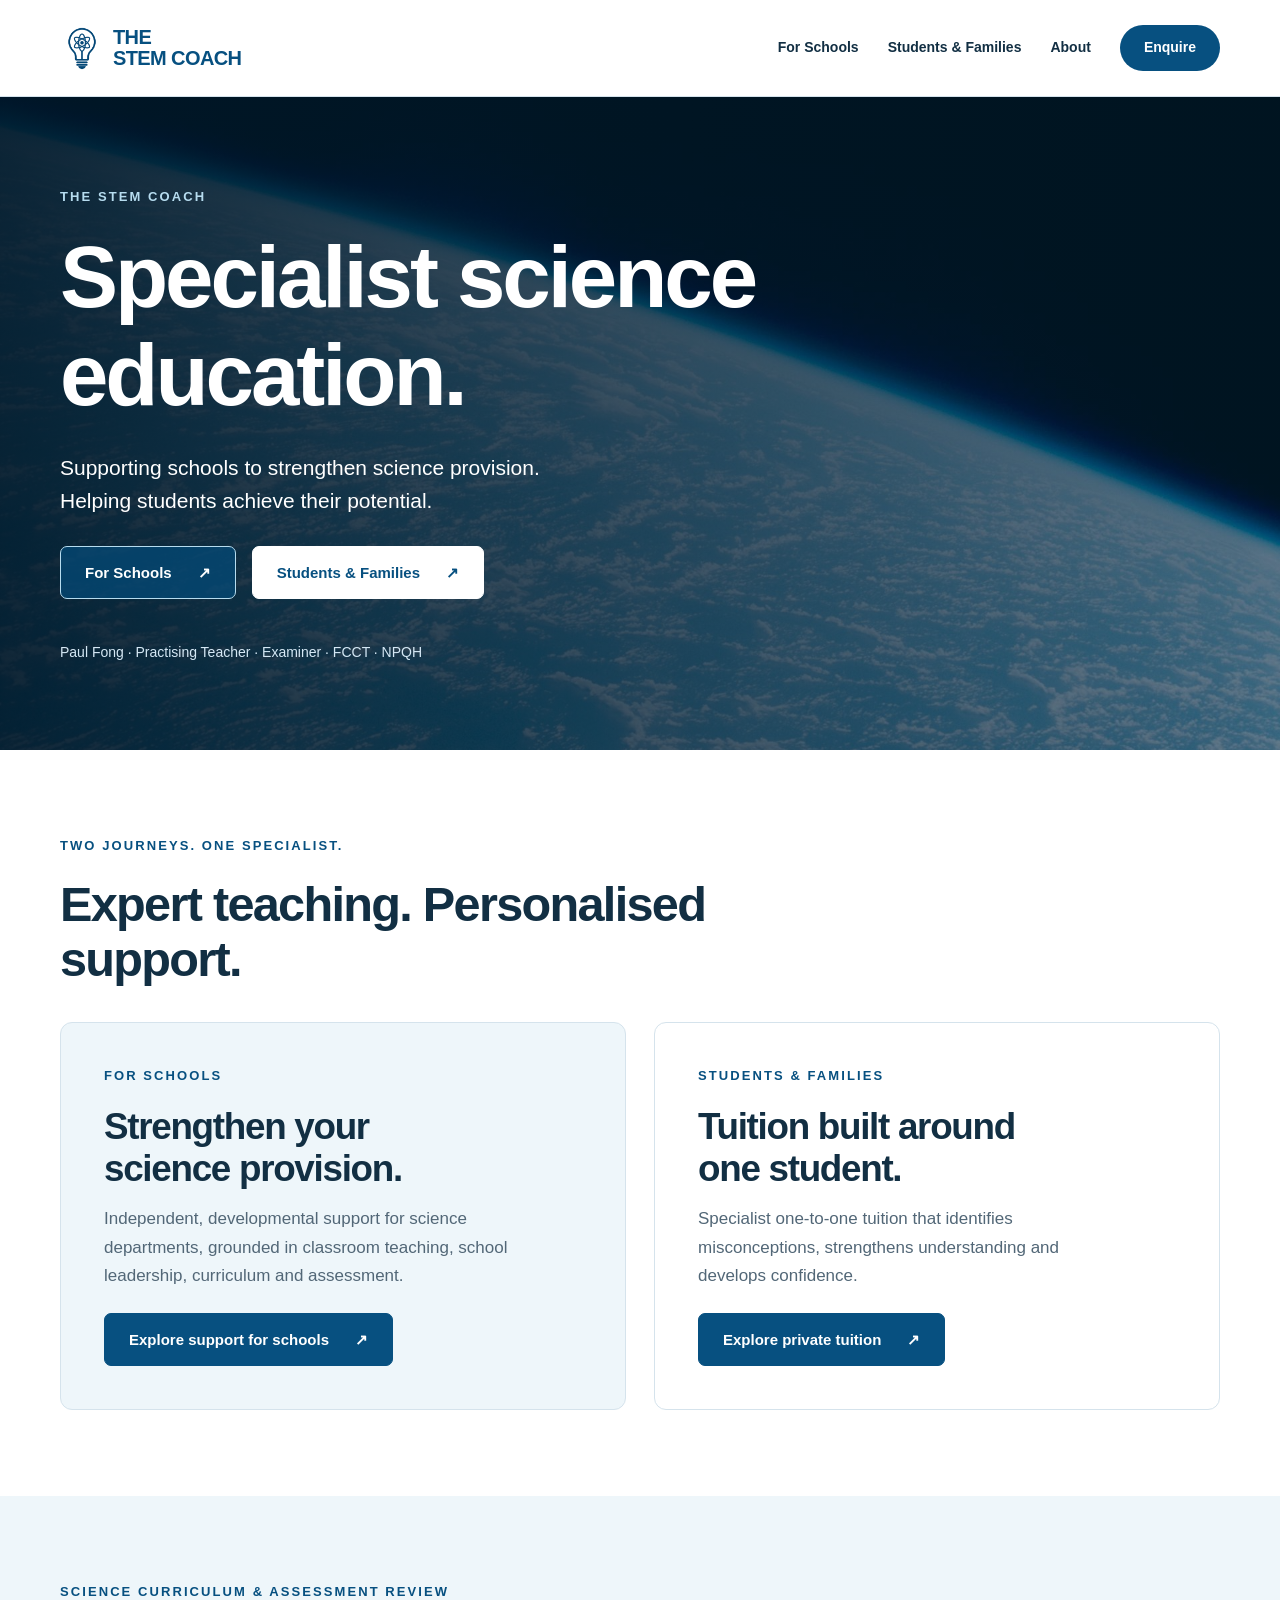
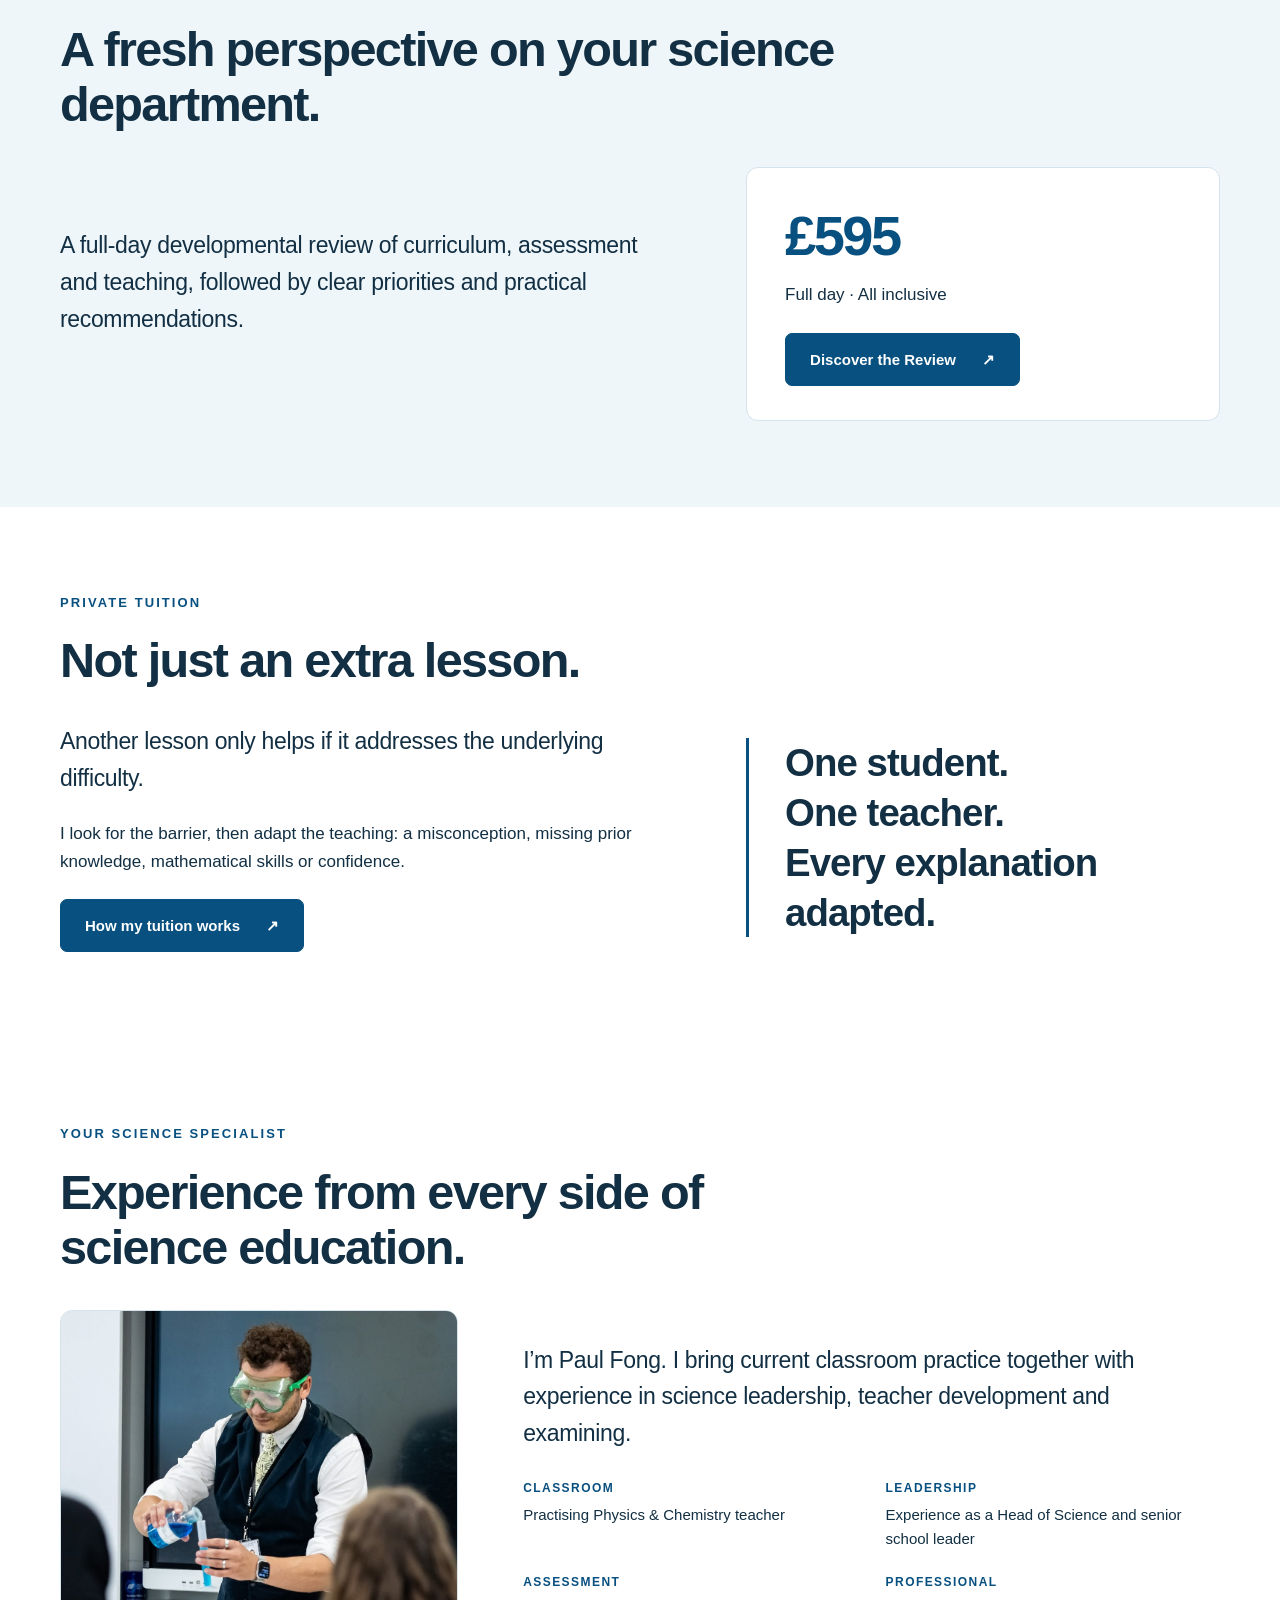
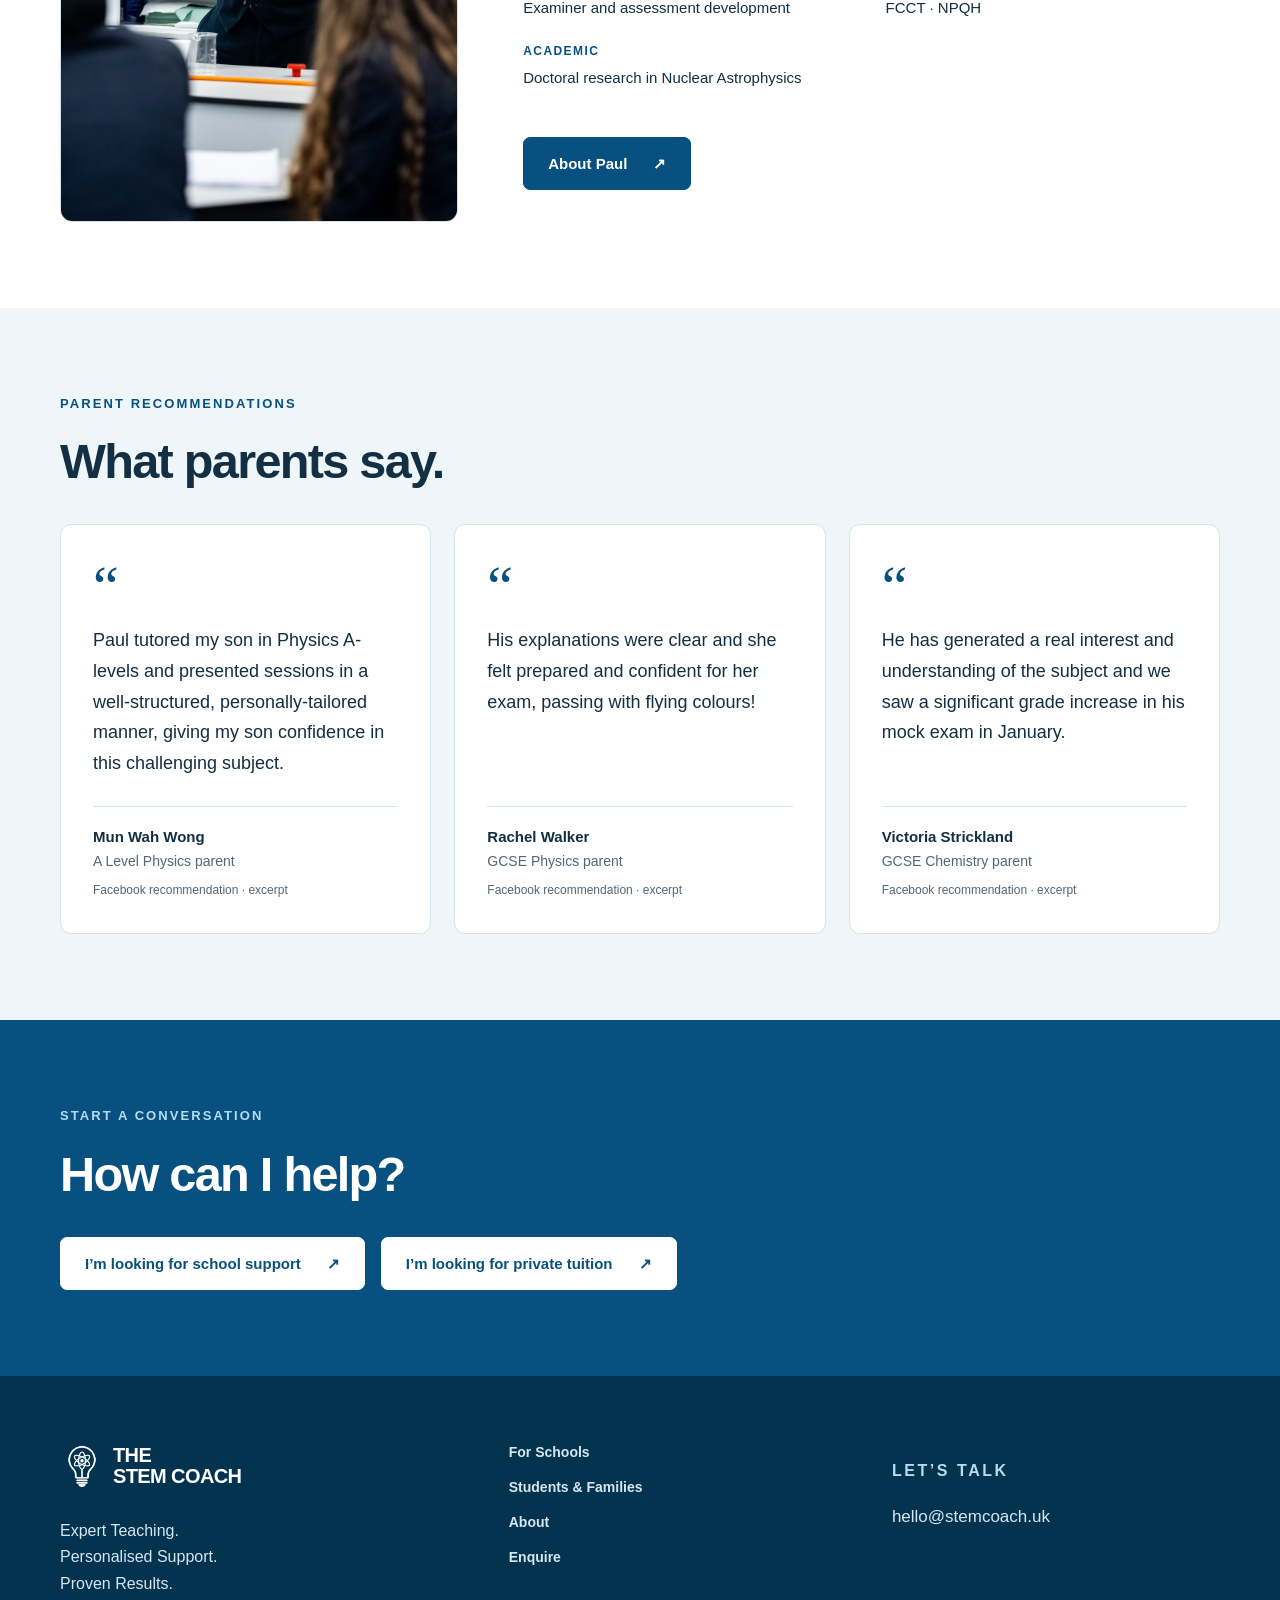
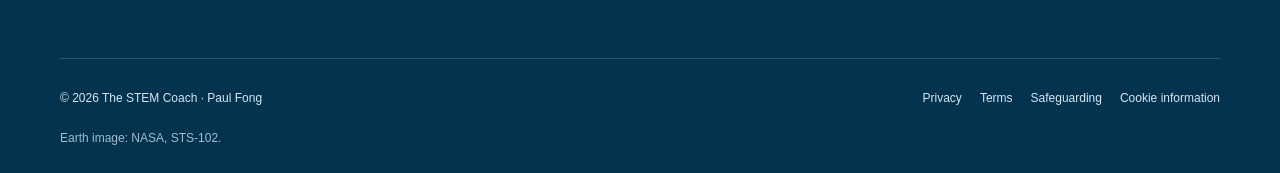
==== index.html @ 67795544 "Add files via upload" ====
<!doctype html><html lang="en-GB"><head><meta charset="UTF-8"><meta name="viewport" content="width=device-width,initial-scale=1"><title>Specialist science education | The STEM Coach</title><meta name="description" content="Independent science consultancy for schools and specialist online Physics and Science tuition."><meta property="og:title" content="Specialist science education | The STEM Coach"><meta property="og:description" content="Independent science consultancy for schools and specialist online Physics and Science tuition."><meta property="og:type" content="website"><meta property="og:locale" content="en_GB"><link rel="icon" href="/favicon.svg" type="image/svg+xml"><link rel="stylesheet" href="/style.css"><script defer src="/app.js"></script></head><body><a class="skip" href="#main">Skip to content</a><header><div class="wrap nav-wrap"><a class="brand" href="/" aria-label="The STEM Coach home"><img class="brand-mark" src="/stem-coach-logo.png" alt="" width="44" height="60"><span>THE<br>STEM COACH</span></a><button class="menu-toggle" aria-label="Open navigation" aria-expanded="false" aria-controls="main-nav">Menu <span>☰</span></button><nav id="main-nav" aria-label="Main navigation"><a href="/schools" class=" " >For Schools</a><a href="/tuition" class=" " >Students & Families</a><a href="/about" class=" " >About</a><a href="/enquire" class=" nav-cta" >Enquire</a></nav></div></header><main id="main"><section class="hero earth"><div class="wrap"><p class="eyebrow">THE STEM COACH</p><h1>Specialist science<br>education.</h1><p class="lede">Supporting schools to strengthen science provision.<br>Helping students achieve their potential.</p><div class="actions"><a class="button light" href="/schools">For Schools <span aria-hidden="true">↗</span></a><a class="button light" href="/tuition">Students & Families <span aria-hidden="true">↗</span></a></div><p class=credentials>Paul Fong · Practising Teacher · Examiner · FCCT · NPQH</p></div></section><section class="section "><div class="wrap"><p class="eyebrow">TWO JOURNEYS. ONE SPECIALIST.</p><h2>Expert teaching. Personalised support.</h2><div class="routes"><article class="route"><p class="eyebrow">FOR SCHOOLS</p><h3>Strengthen your<br>science provision.</h3><p>Independent, developmental support for science departments, grounded in classroom teaching, school leadership, curriculum and assessment.</p><a class="button " href="/schools">Explore support for schools <span aria-hidden="true">↗</span></a></article><article class="route"><p class="eyebrow">STUDENTS & FAMILIES</p><h3>Tuition built around<br>one student.</h3><p>Specialist one-to-one tuition that identifies misconceptions, strengthens understanding and develops confidence.</p><a class="button " href="/tuition">Explore private tuition <span aria-hidden="true">↗</span></a></article></div></div></section><section class="section pale"><div class="wrap"><p class="eyebrow">SCIENCE CURRICULUM & ASSESSMENT REVIEW</p><h2>A fresh perspective on your science department.</h2><div class="split"><p class="large">A full-day developmental review of curriculum, assessment and teaching, followed by clear priorities and practical recommendations.</p><div class="price-panel"><p class="price">£595</p><p>Full day · All inclusive</p><a class="button " href="/schools#review">Discover the Review <span aria-hidden="true">↗</span></a></div></div></div></section><section class="section "><div class="wrap"><p class="eyebrow">PRIVATE TUITION</p><h2>Not just an extra lesson.</h2><div class="split"><div><p class="large">Another lesson only helps if it addresses the underlying difficulty.</p><p>I look for the barrier, then adapt the teaching: a misconception, missing prior knowledge, mathematical skills or confidence.</p><a class="button " href="/tuition#how-it-works">How my tuition works <span aria-hidden="true">↗</span></a></div><blockquote>One student.<br>One teacher.<br>Every explanation adapted.</blockquote></div></div></section><section class="section "><div class="wrap"><p class="eyebrow">YOUR SCIENCE SPECIALIST</p><h2>Experience from every side of science education.</h2><div class="bio"><figure class="portrait teaching-photo"><img src="/paul-teaching.jpg" alt="Paul Fong teaching a chemistry practical, pouring a blue solution into a test tube." width="1920" height="1280" loading="lazy"></figure><div><p class="large">I’m Paul Fong. I bring current classroom practice together with experience in science leadership, teacher development and examining.</p><div class="credentials-grid"><div><h3>Classroom</h3><p>Practising Physics & Chemistry teacher</p></div><div><h3>Leadership</h3><p>Experience as a Head of Science and senior school leader</p></div><div><h3>Assessment</h3><p>Examiner and assessment development</p></div><div><h3>Professional</h3><p>FCCT · NPQH</p></div><div><h3>Academic</h3><p>Doctoral research in Nuclear Astrophysics</p></div></div><a class="button " href="/about">About Paul <span aria-hidden="true">↗</span></a></div></div></div></section><section class="section pale"><div class="wrap"><p class="eyebrow">PARENT RECOMMENDATIONS</p><h2>What parents say.</h2><div class="grid testimonials"><figure class="card testimonial"><span class="quote-mark" aria-hidden="true">“</span><blockquote>Paul tutored my son in Physics A-levels and presented sessions in a well-structured, personally-tailored manner, giving my son confidence in this challenging subject.</blockquote><figcaption><strong>Mun Wah Wong</strong><span>A Level Physics parent</span><small>Facebook recommendation · excerpt</small></figcaption></figure><figure class="card testimonial"><span class="quote-mark" aria-hidden="true">“</span><blockquote>His explanations were clear and she felt prepared and confident for her exam, passing with flying colours!</blockquote><figcaption><strong>Rachel Walker</strong><span>GCSE Physics parent</span><small>Facebook recommendation · excerpt</small></figcaption></figure><figure class="card testimonial"><span class="quote-mark" aria-hidden="true">“</span><blockquote>He has generated a real interest and understanding of the subject and we saw a significant grade increase in his mock exam in January.</blockquote><figcaption><strong>Victoria Strickland</strong><span>GCSE Chemistry parent</span><small>Facebook recommendation · excerpt</small></figcaption></figure></div></div></section><section class="section blue"><div class="wrap"><p class="eyebrow">START A CONVERSATION</p><h2>How can I help?</h2><div class="actions"><a class="button light" href="/enquire?type=school">I’m looking for school support <span aria-hidden="true">↗</span></a><a class="button light" href="/enquire?type=tuition">I’m looking for private tuition <span aria-hidden="true">↗</span></a></div></div></section></main><footer><div class="wrap"><div class="footer-top"><div><a class="brand" href="/" aria-label="The STEM Coach home"><img class="brand-mark" src="/stem-coach-logo.png" alt="" width="44" height="60"><span>THE<br>STEM COACH</span></a><p>Expert Teaching.<br>Personalised Support.<br>Proven Results.</p></div><nav aria-label="Footer navigation"><a href="/schools">For Schools</a><a href="/tuition">Students & Families</a><a href="/about">About</a><a href="/enquire">Enquire</a></nav><div><p class="eyebrow">LET’S TALK</p><a href="mailto:hello@stemcoach.uk">hello@stemcoach.uk</a></div></div><div class="footer-bottom"><span>© 2026 The STEM Coach · Paul Fong</span><div><a href="/privacy">Privacy</a><a href="/terms">Terms</a><a href="/safeguarding">Safeguarding</a><a href="/cookies">Cookie information</a></div></div><p class="image-credit">Earth image: NASA, STS-102.</p></div></footer></body></html>
---- style.css ----
:root{--blue:#075080;--deep:#04334f;--ink:#122f43;--muted:#526777;--pale:#eef6fa;--line:#d5e3ec;--white:#fff}*{box-sizing:border-box}html{scroll-behavior:smooth;scroll-padding-top:110px}body{margin:0;color:var(--ink);font-family:Arial,Helvetica,sans-serif;font-size:17px;line-height:1.65}h1,h2,h3,p{margin-top:0}h1,h2,h3{letter-spacing:-.035em;line-height:1.13}h1{font-size:clamp(2.7rem,5.8vw,5rem);max-width:950px;margin-bottom:26px}h2{font-size:clamp(2rem,3.8vw,3.2rem);max-width:820px;margin-bottom:35px}h3{font-size:1.5rem;margin-bottom:16px}p{margin-bottom:23px}a{color:var(--blue);text-decoration:none}a:hover{text-decoration:underline}button,input,textarea,select{font:inherit}button,a,input,textarea,select,summary{outline-offset:5px}*:focus-visible{outline:3px solid #2385bd}.wrap{width:min(1160px,calc(100% - 72px));margin:auto}.skip{position:fixed;top:-100px;left:15px;z-index:20;background:white;padding:14px}.skip:focus{top:10px}header{background:rgba(255,255,255,.98);border-bottom:1px solid var(--line);position:sticky;top:0;z-index:10}.nav-wrap{display:flex;align-items:center;justify-content:space-between;min-height:96px;gap:24px}.brand{display:flex;align-items:center;gap:9px;font-size:20px;line-height:1.05;font-weight:800;letter-spacing:-.03em;color:var(--blue);flex-shrink:0}.brand:hover{text-decoration:none}.brand svg{width:44px;height:60px}nav{display:flex;gap:29px;align-items:center}nav a{font-size:14px;font-weight:600;color:var(--ink);white-space:nowrap;padding:12px 0}.nav-cta{background:var(--blue);color:white;padding:11px 24px;border-radius:30px}nav .active:not(.nav-cta){border-bottom:2px solid var(--blue)}.menu-toggle{display:none}.hero{padding:90px 0 86px}.hero .lede{font-size:21px;max-width:680px;line-height:1.6}.hero.inner{background:var(--pale);border-bottom:1px solid var(--line)}.hero.earth{color:white;background:linear-gradient(90deg,rgba(0,24,41,.92),rgba(0,37,60,.54)),url('/earth.jpg') center 54%/cover;min-height:630px;display:flex;align-items:center}.hero.earth h1{font-size:clamp(3.3rem,6.8vw,5.9rem);max-width:900px}.eyebrow{font-size:13px;font-weight:700;letter-spacing:.16em;color:var(--blue);margin-bottom:20px;line-height:1.6}.earth .eyebrow,.blue .eyebrow{color:#b6dcef}.actions{display:flex;flex-wrap:wrap;gap:16px;align-items:center;margin-top:28px}.button{display:inline-flex;align-items:center;justify-content:space-between;gap:26px;background:var(--blue);color:white;border:1px solid var(--blue);padding:15px 24px;border-radius:7px;font-size:15px;font-weight:700;line-height:1.4;cursor:pointer;min-height:52px;transition:background .2s,transform .2s}.button:hover{background:var(--deep);text-decoration:none;transform:translateY(-2px)}.button.light{background:white;color:var(--blue);border-color:white}.button.light:hover{background:#e6f3fa}.earth .button:first-child{background:rgba(4,76,123,.7);color:white;border-color:#b6dcef}.text-link{padding:14px 10px;font-size:15px;font-weight:700}.credentials{font-size:14px;color:#d5e8f5;margin-top:42px;margin-bottom:0}.subject-line{font-size:15px;font-weight:600;margin:0}.section{padding:86px 0}.pale{background:var(--pale)}.blue{background:var(--blue);color:white}.routes{display:grid;grid-template-columns:1fr 1fr;gap:28px}.route{border:1px solid var(--line);border-radius:12px;padding:43px;background:var(--pale)}.route:nth-child(2){background:white}.route h3{font-size:2.3rem}.route p:not(.eyebrow){max-width:430px;color:var(--muted)}.split{display:grid;grid-template-columns:1.3fr 1fr;gap:70px;align-items:center}.large{font-size:23px;line-height:1.6;letter-spacing:-.015em}.narrow{max-width:800px}.price-panel{padding:34px 38px;border-radius:12px;background:white;border:1px solid var(--line)}.price{font-size:3.5rem;line-height:1.2;font-weight:700;letter-spacing:-.045em;margin-bottom:12px;color:var(--blue)}.price span{font-size:18px;font-weight:400;letter-spacing:0}.inline-price{font-size:26px;font-weight:700;color:var(--blue)}.inline-price span{font-size:17px;font-weight:400}blockquote{margin:0;border-left:3px solid var(--blue);padding-left:36px;font-size:clamp(1.8rem,3vw,2.65rem);font-weight:700;line-height:1.3;letter-spacing:-.025em}.grid{display:grid;grid-template-columns:repeat(3,1fr);gap:23px}.grid:has(> :nth-child(4)){grid-template-columns:repeat(2,1fr)}.grid.two{grid-template-columns:repeat(2,1fr)}.card{padding:32px;background:white;border:1px solid var(--line);border-radius:11px}.card p{color:var(--muted);margin-bottom:0}.card .price{color:var(--blue);margin-bottom:18px}.card .button{margin-top:25px}.number{display:inline-flex;align-items:center;justify-content:center;width:35px;height:35px;font-size:13px;font-weight:700;color:var(--blue);background:#e2f0f8;border-radius:50%;margin-bottom:25px}.process .card{border-top:3px solid var(--blue)}.bio{display:grid;grid-template-columns:.8fr 1.4fr;gap:65px;align-items:center}.portrait{border:1px solid var(--line);border-radius:12px;background:linear-gradient(135deg,#dcebf4,#edf5fa);min-height:430px;display:flex;flex-direction:column;align-items:center;justify-content:center;text-align:center;color:var(--blue);padding:30px}.portrait svg{width:70px;height:100px}.portrait p{font-size:30px;font-weight:700;margin:22px 0 7px}.portrait small{font-size:14px;color:var(--muted)}.credentials-grid{display:grid;grid-template-columns:1fr 1fr;gap:8px 28px;margin:30px 0}.credentials-grid h3{font-size:12px;letter-spacing:.12em;text-transform:uppercase;margin-bottom:7px;color:var(--blue)}.credentials-grid p{font-size:15px;line-height:1.6;margin-bottom:17px}.ticks{padding-left:20px}.ticks li{padding-left:6px;margin-bottom:12px}.faqs{max-width:900px}details{border-bottom:1px solid var(--line)}summary{display:flex;align-items:center;justify-content:space-between;gap:20px;list-style:none;cursor:pointer;font-weight:600;padding:24px 0}summary::-webkit-details-marker{display:none}summary span{font-size:25px;color:var(--blue)}details[open] summary span{transform:rotate(45deg)}details p{max-width:780px;color:var(--muted);padding-right:30px}.credential-strip,.category-list{display:flex;flex-wrap:wrap;gap:12px;margin-bottom:35px}.credential-strip span,.category-list span{padding:11px 18px;border:1px solid var(--line);background:var(--pale);border-radius:6px;font-size:14px;font-weight:600}.article-placeholder small{display:block;margin-top:28px;font-size:13px;line-height:1.6;color:var(--muted)}.enquiry-layout{display:grid;grid-template-columns:1.8fr 1fr;gap:70px}form{max-width:760px}fieldset{padding:0;border:0;margin:0 0 30px}legend{font-weight:600;margin-bottom:15px}.type-options{display:flex;flex-wrap:wrap;gap:12px}.type-options label{padding:13px 15px;border:1px solid var(--line);border-radius:7px;font-size:14px;margin:0;cursor:pointer;background:var(--pale)}.type-options input{width:auto;margin-right:6px}.field-grid{display:grid;grid-template-columns:1fr 1fr;gap:20px}label{display:block;font-size:15px;font-weight:600;margin-bottom:22px}input:not([type=radio]),select,textarea{display:block;width:100%;border:1px solid #aebfcb;border-radius:5px;background:white;padding:13px 14px;margin-top:9px;color:var(--ink);min-height:49px}textarea{resize:vertical}.form-note{font-size:14px;color:var(--muted)}aside{background:var(--pale);padding:32px;border-radius:10px;align-self:start}aside h3{font-size:27px}aside p{font-size:16px}.email{font-size:16px;font-weight:600;overflow-wrap:anywhere}hr{border:0;border-top:1px solid var(--line);margin:28px 0}.confirmation{padding:25px;background:var(--pale);border:1px solid var(--line);border-radius:7px;margin-top:30px}.confirmation textarea{font-size:14px}.confirmation button{margin-top:18px}footer{background:var(--deep);color:#d5e7f1;padding:60px 0 24px}footer .brand{color:white}footer a{color:#d5e7f1}footer .eyebrow{color:#b6dcef}.footer-top{display:grid;grid-template-columns:1.2fr 1fr 1fr;gap:55px}.footer-top p{font-size:16px;margin-top:22px}.footer-top nav{display:flex;flex-direction:column;align-items:flex-start;gap:2px}.footer-top nav a{font-size:14px;padding:5px 0}.footer-bottom{display:flex;justify-content:space-between;gap:25px;padding-top:30px;margin-top:38px;border-top:1px solid #315368;font-size:12px}.footer-bottom div{display:flex;flex-wrap:wrap;gap:18px}.image-credit{font-size:12px;color:#a1bdcd;margin:20px 0 0}@media(min-width:1400px){.hero.earth{min-height:700px}}@media(max-width:1000px){nav{gap:17px}.nav-wrap{min-height:86px}.brand{font-size:17px}.wrap{width:calc(100% - 48px)}.section{padding:65px 0}.split,.bio{gap:35px}.enquiry-layout{gap:30px}.route{padding:30px}.grid{grid-template-columns:repeat(2,1fr)}.portrait{min-height:380px}}@media(max-width:760px){.wrap{width:calc(100% - 36px)}.nav-wrap{min-height:78px}.brand{font-size:17px}.brand svg{height:45px;width:34px}.menu-toggle{display:flex;gap:12px;align-items:center;padding:10px 13px;border:1px solid var(--line);border-radius:5px;background:white;color:var(--blue);font-size:14px;min-height:44px}header nav{display:none;position:absolute;left:0;right:0;top:100%;background:white;border-bottom:1px solid var(--line);padding:15px 20px 22px;align-items:stretch;gap:0}header nav.open{display:flex;flex-direction:column}header nav a{padding:14px 10px}header nav .nav-cta{margin-top:8px;text-align:center}.hero{padding:53px 0}.hero.earth{min-height:570px;background-position:58% center}.hero.earth h1{font-size:3.5rem}.hero .lede{font-size:18px}.hero .lede br{display:none}.credentials{font-size:12px;line-height:1.8;margin-top:30px}.actions{gap:12px}.hero .actions .button{width:100%}.section{padding:53px 0}h2{margin-bottom:27px}.eyebrow{font-size:12px;margin-bottom:16px}.routes,.split,.bio,.enquiry-layout,.grid,.grid.two,.grid:has(> :nth-child(4)){grid-template-columns:1fr;gap:22px}.route{padding:29px}.route h3{font-size:2rem}.large{font-size:20px}.price-panel{padding:28px}.card{padding:27px}.bio .portrait{min-height:280px}.credentials-grid{gap:10px 18px}.blue .actions .button{width:100%}blockquote{padding-left:25px;margin:10px 0}.field-grid{grid-template-columns:1fr;gap:0}.type-options{flex-direction:column}.type-options label{min-height:48px}aside{padding:28px}.footer-top{grid-template-columns:1fr 1fr;gap:30px}.footer-top>div:last-child{grid-column:1/-1}.footer-bottom{flex-direction:column}.footer-bottom div{gap:13px}.subject-line{font-size:14px;width:100%;margin-top:8px}.inline-price{width:100%}.inline-price span{font-size:15px}}@media(prefers-reduced-motion:reduce){html{scroll-behavior:auto}*{transition:none!important}}

/* Supplied STEM Coach brand mark, recoloured for each surface. */
.brand-mark{width:44px;height:60px;object-fit:contain;flex-shrink:0}
footer .brand-mark{filter:brightness(0) invert(1)}
.portrait-mark{width:70px;height:100px;object-fit:contain}
@media(max-width:760px){.brand-mark{width:34px;height:45px}}

/* Real classroom photographs and parent recommendations. */
figure.teaching-photo{margin:0;padding:0;display:block;overflow:hidden;min-height:0;background:var(--pale)}
.teaching-photo img{display:block;width:100%;height:510px;object-fit:cover;object-position:48% center}
.demonstration-photo{margin:0;max-width:620px}
.demonstration-photo img{display:block;width:100%;height:auto;border-radius:12px}
.demonstration-photo figcaption{font-size:14px;color:var(--muted);margin-top:16px}
.subject-icon{display:inline-flex;align-items:center;justify-content:center;width:48px;height:48px;color:var(--blue);background:#e2f0f8;border-radius:50%;margin-bottom:25px}
.subject-icon svg{width:27px;height:27px}
figure.testimonial{margin:0;display:flex;flex-direction:column}
.quote-mark{font-size:58px;font-family:Georgia,serif;color:var(--blue);line-height:1;margin-bottom:10px}
.testimonial blockquote{border:0;padding:0;font-size:18px;font-weight:400;letter-spacing:0;line-height:1.7;margin:0 0 28px}
.testimonial figcaption{margin-top:auto;border-top:1px solid var(--line);padding-top:18px}
.testimonial figcaption strong,.testimonial figcaption span,.testimonial figcaption small{display:block}
.testimonial figcaption strong{font-size:15px}
.testimonial figcaption span{font-size:14px;color:var(--muted)}
.testimonial figcaption small{font-size:12px;color:var(--muted);margin-top:8px}
@media(max-width:760px){.teaching-photo img{height:420px;object-position:48% center}.bio .teaching-photo{min-height:0}}

.deliverables{list-style:none;padding:0;margin:0;display:grid;grid-template-columns:1fr 1fr;gap:0 42px;max-width:1000px}
.deliverables li{padding:25px 0;border-top:1px solid var(--line)}
.deliverables h3{font-size:20px;margin-bottom:12px}
.deliverables p{color:var(--muted);margin-bottom:0}
.schools-bio .teaching-photo img{height:390px}
@media(max-width:760px){.deliverables{grid-template-columns:1fr}.schools-bio .teaching-photo img{height:380px}}
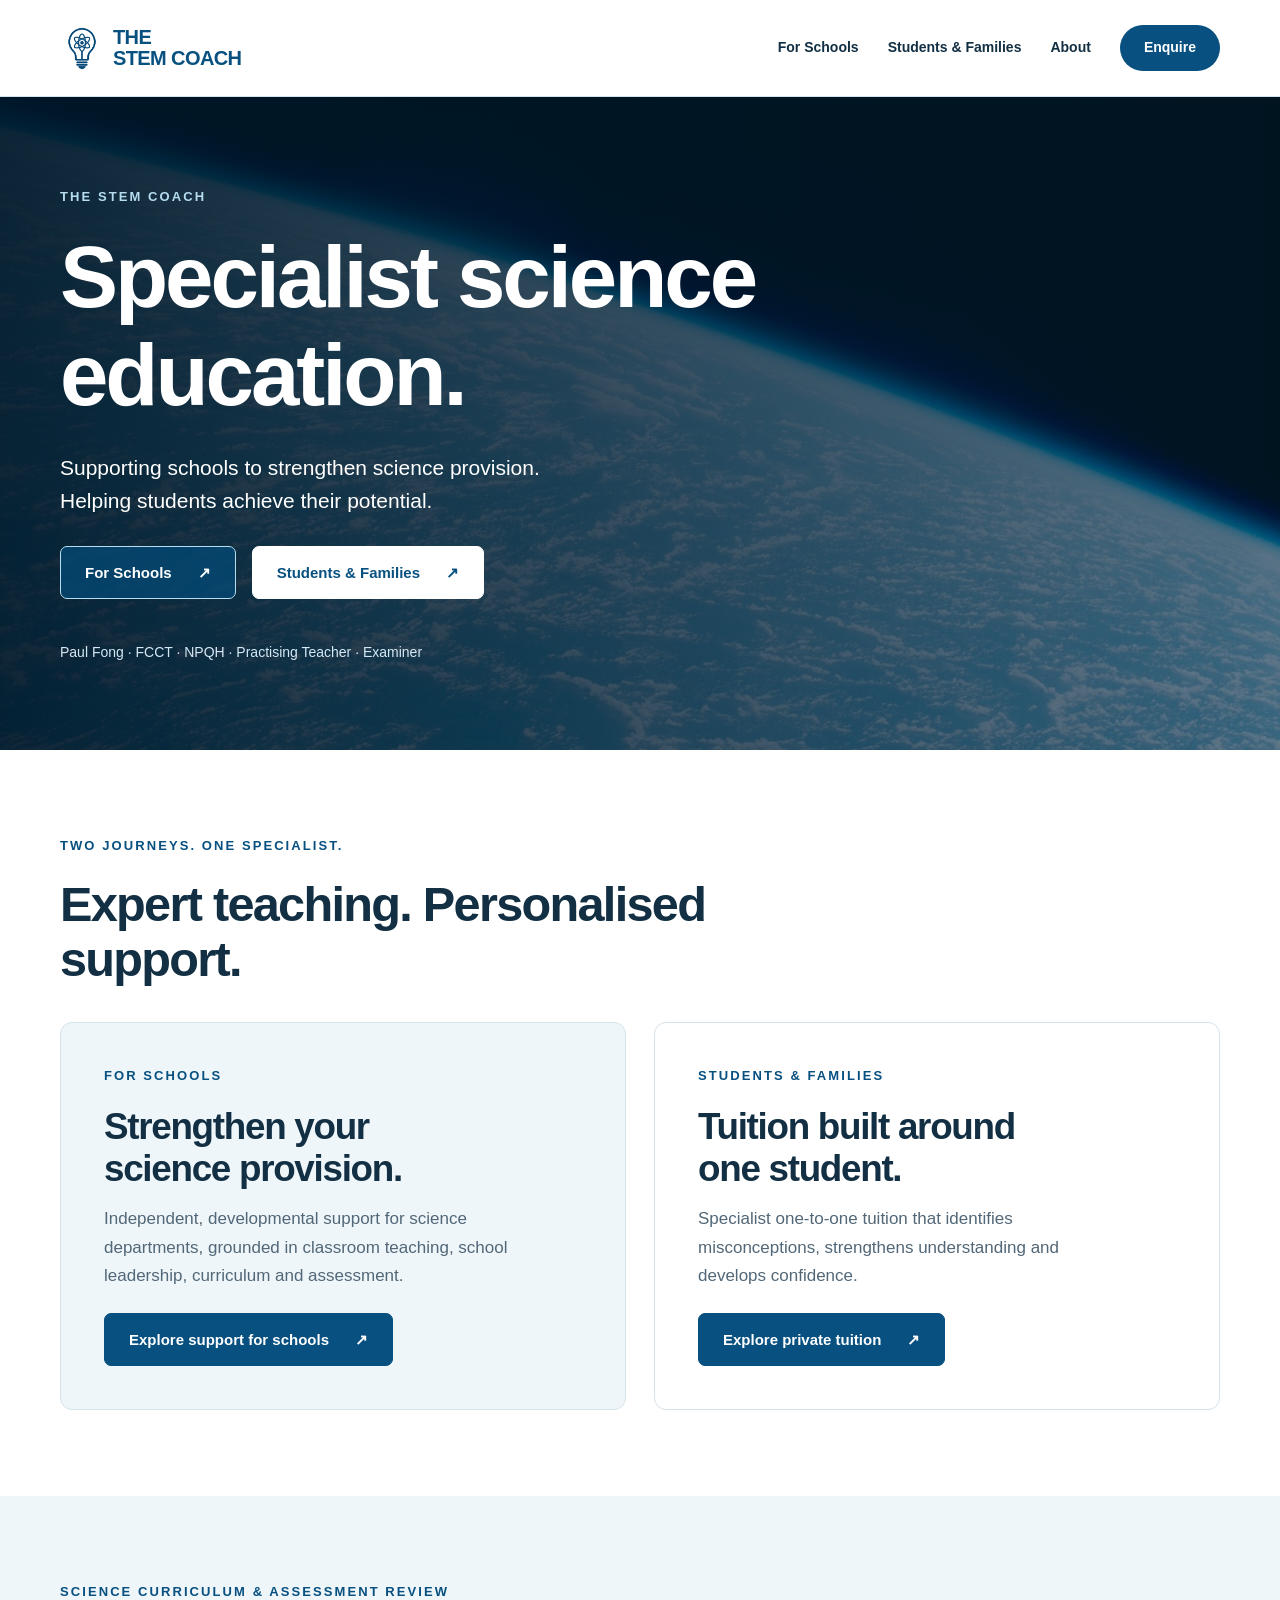
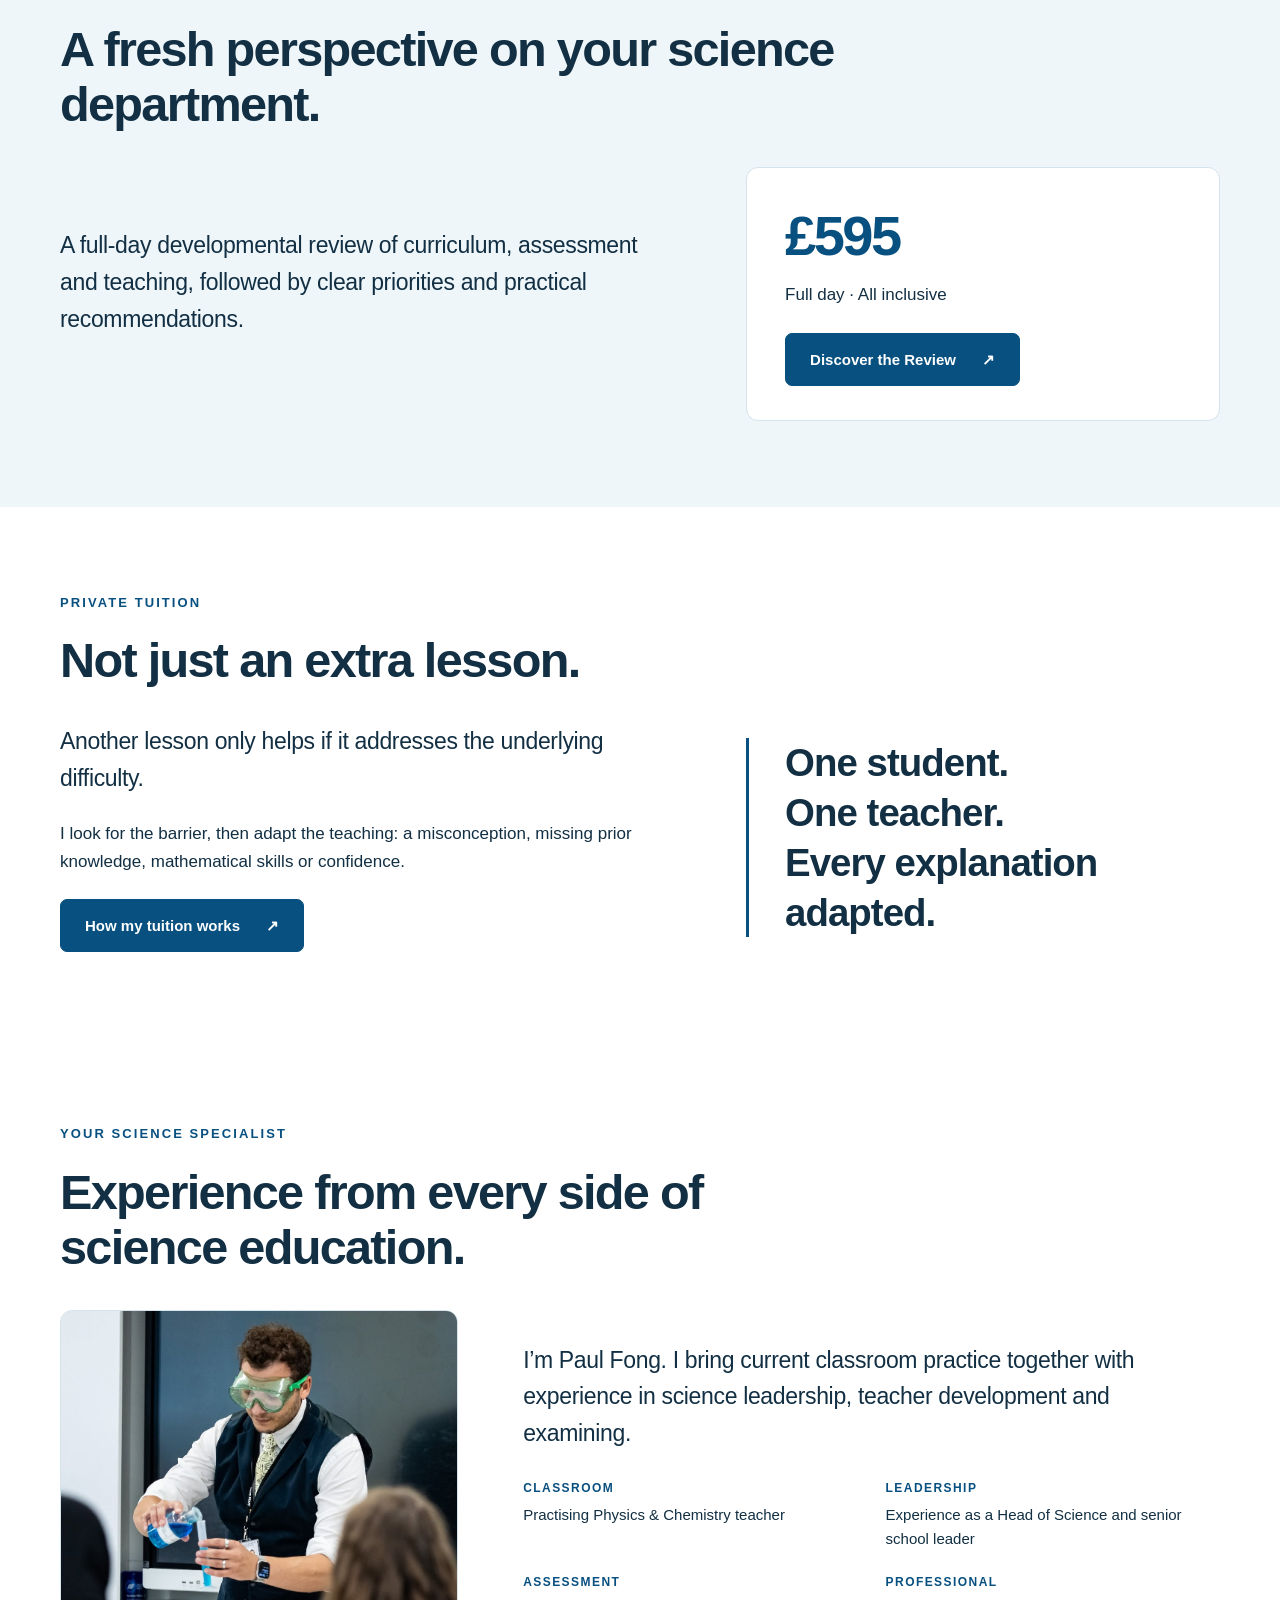
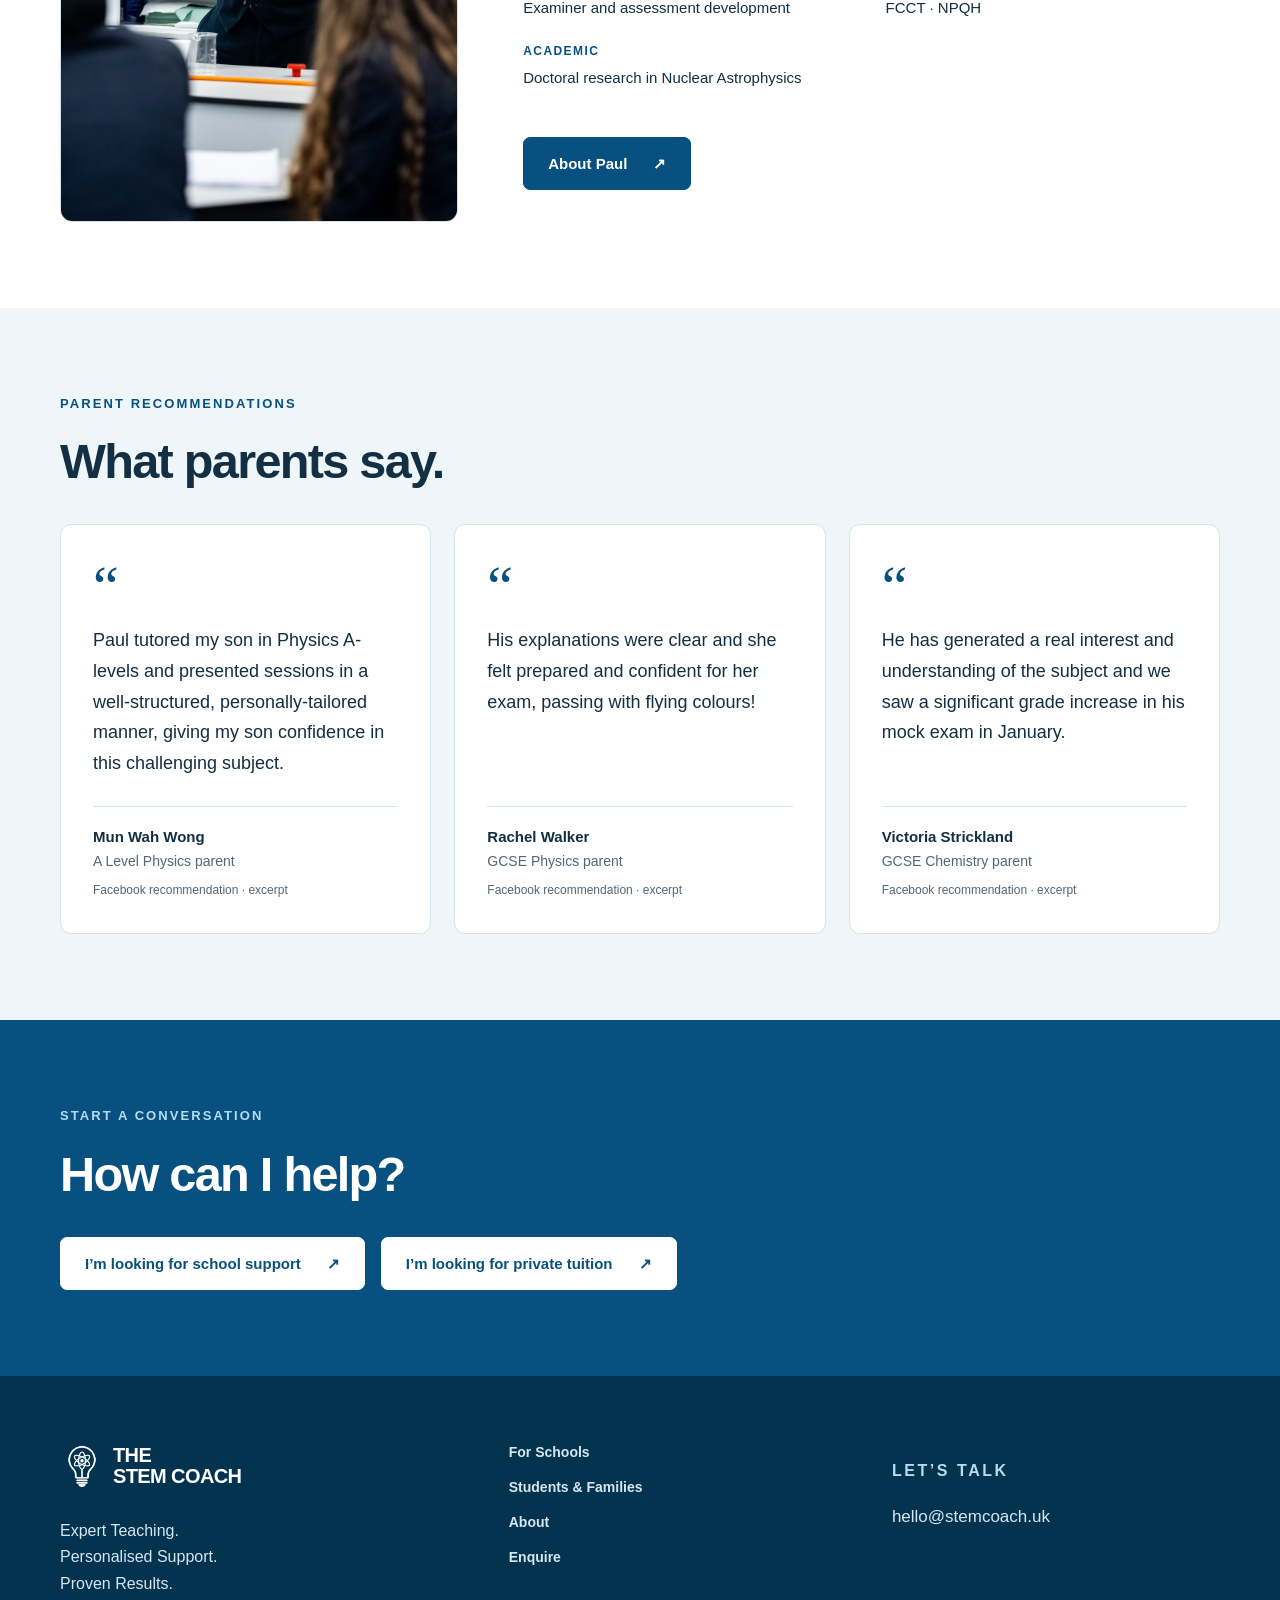
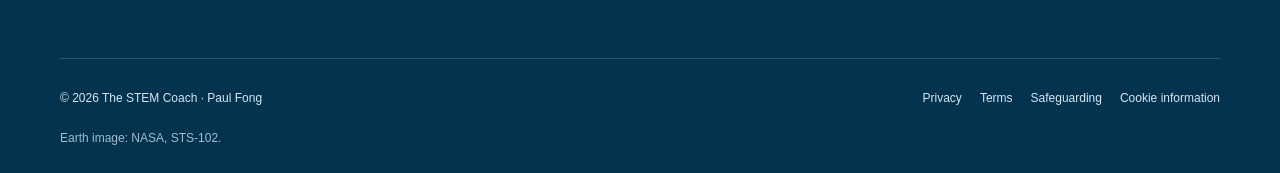
==== commit 0f72df95: "Add files via upload" ====
--- a/index.html
+++ b/index.html
@@ -1 +1 @@
-<!doctype html><html lang="en-GB"><head><meta charset="UTF-8"><meta name="viewport" content="width=device-width,initial-scale=1"><title>Specialist science education | The STEM Coach</title><meta name="description" content="Independent science consultancy for schools and specialist online Physics and Science tuition."><meta property="og:title" content="Specialist science education | The STEM Coach"><meta property="og:description" content="Independent science consultancy for schools and specialist online Physics and Science tuition."><meta property="og:type" content="website"><meta property="og:locale" content="en_GB"><link rel="icon" href="/favicon.svg" type="image/svg+xml"><link rel="stylesheet" href="/style.css"><script defer src="/app.js"></script></head><body><a class="skip" href="#main">Skip to content</a><header><div class="wrap nav-wrap"><a class="brand" href="/" aria-label="The STEM Coach home"><img class="brand-mark" src="/stem-coach-logo.png" alt="" width="44" height="60"><span>THE<br>STEM COACH</span></a><button class="menu-toggle" aria-label="Open navigation" aria-expanded="false" aria-controls="main-nav">Menu <span>☰</span></button><nav id="main-nav" aria-label="Main navigation"><a href="/schools" class=" " >For Schools</a><a href="/tuition" class=" " >Students & Families</a><a href="/about" class=" " >About</a><a href="/enquire" class=" nav-cta" >Enquire</a></nav></div></header><main id="main"><section class="hero earth"><div class="wrap"><p class="eyebrow">THE STEM COACH</p><h1>Specialist science<br>education.</h1><p class="lede">Supporting schools to strengthen science provision.<br>Helping students achieve their potential.</p><div class="actions"><a class="button light" href="/schools">For Schools <span aria-hidden="true">↗</span></a><a class="button light" href="/tuition">Students & Families <span aria-hidden="true">↗</span></a></div><p class=credentials>Paul Fong · Practising Teacher · Examiner · FCCT · NPQH</p></div></section><section class="section "><div class="wrap"><p class="eyebrow">TWO JOURNEYS. ONE SPECIALIST.</p><h2>Expert teaching. Personalised support.</h2><div class="routes"><article class="route"><p class="eyebrow">FOR SCHOOLS</p><h3>Strengthen your<br>science provision.</h3><p>Independent, developmental support for science departments, grounded in classroom teaching, school leadership, curriculum and assessment.</p><a class="button " href="/schools">Explore support for schools <span aria-hidden="true">↗</span></a></article><article class="route"><p class="eyebrow">STUDENTS & FAMILIES</p><h3>Tuition built around<br>one student.</h3><p>Specialist one-to-one tuition that identifies misconceptions, strengthens understanding and develops confidence.</p><a class="button " href="/tuition">Explore private tuition <span aria-hidden="true">↗</span></a></article></div></div></section><section class="section pale"><div class="wrap"><p class="eyebrow">SCIENCE CURRICULUM & ASSESSMENT REVIEW</p><h2>A fresh perspective on your science department.</h2><div class="split"><p class="large">A full-day developmental review of curriculum, assessment and teaching, followed by clear priorities and practical recommendations.</p><div class="price-panel"><p class="price">£595</p><p>Full day · All inclusive</p><a class="button " href="/schools#review">Discover the Review <span aria-hidden="true">↗</span></a></div></div></div></section><section class="section "><div class="wrap"><p class="eyebrow">PRIVATE TUITION</p><h2>Not just an extra lesson.</h2><div class="split"><div><p class="large">Another lesson only helps if it addresses the underlying difficulty.</p><p>I look for the barrier, then adapt the teaching: a misconception, missing prior knowledge, mathematical skills or confidence.</p><a class="button " href="/tuition#how-it-works">How my tuition works <span aria-hidden="true">↗</span></a></div><blockquote>One student.<br>One teacher.<br>Every explanation adapted.</blockquote></div></div></section><section class="section "><div class="wrap"><p class="eyebrow">YOUR SCIENCE SPECIALIST</p><h2>Experience from every side of science education.</h2><div class="bio"><figure class="portrait teaching-photo"><img src="/paul-teaching.jpg" alt="Paul Fong teaching a chemistry practical, pouring a blue solution into a test tube." width="1920" height="1280" loading="lazy"></figure><div><p class="large">I’m Paul Fong. I bring current classroom practice together with experience in science leadership, teacher development and examining.</p><div class="credentials-grid"><div><h3>Classroom</h3><p>Practising Physics & Chemistry teacher</p></div><div><h3>Leadership</h3><p>Experience as a Head of Science and senior school leader</p></div><div><h3>Assessment</h3><p>Examiner and assessment development</p></div><div><h3>Professional</h3><p>FCCT · NPQH</p></div><div><h3>Academic</h3><p>Doctoral research in Nuclear Astrophysics</p></div></div><a class="button " href="/about">About Paul <span aria-hidden="true">↗</span></a></div></div></div></section><section class="section pale"><div class="wrap"><p class="eyebrow">PARENT RECOMMENDATIONS</p><h2>What parents say.</h2><div class="grid testimonials"><figure class="card testimonial"><span class="quote-mark" aria-hidden="true">“</span><blockquote>Paul tutored my son in Physics A-levels and presented sessions in a well-structured, personally-tailored manner, giving my son confidence in this challenging subject.</blockquote><figcaption><strong>Mun Wah Wong</strong><span>A Level Physics parent</span><small>Facebook recommendation · excerpt</small></figcaption></figure><figure class="card testimonial"><span class="quote-mark" aria-hidden="true">“</span><blockquote>His explanations were clear and she felt prepared and confident for her exam, passing with flying colours!</blockquote><figcaption><strong>Rachel Walker</strong><span>GCSE Physics parent</span><small>Facebook recommendation · excerpt</small></figcaption></figure><figure class="card testimonial"><span class="quote-mark" aria-hidden="true">“</span><blockquote>He has generated a real interest and understanding of the subject and we saw a significant grade increase in his mock exam in January.</blockquote><figcaption><strong>Victoria Strickland</strong><span>GCSE Chemistry parent</span><small>Facebook recommendation · excerpt</small></figcaption></figure></div></div></section><section class="section blue"><div class="wrap"><p class="eyebrow">START A CONVERSATION</p><h2>How can I help?</h2><div class="actions"><a class="button light" href="/enquire?type=school">I’m looking for school support <span aria-hidden="true">↗</span></a><a class="button light" href="/enquire?type=tuition">I’m looking for private tuition <span aria-hidden="true">↗</span></a></div></div></section></main><footer><div class="wrap"><div class="footer-top"><div><a class="brand" href="/" aria-label="The STEM Coach home"><img class="brand-mark" src="/stem-coach-logo.png" alt="" width="44" height="60"><span>THE<br>STEM COACH</span></a><p>Expert Teaching.<br>Personalised Support.<br>Proven Results.</p></div><nav aria-label="Footer navigation"><a href="/schools">For Schools</a><a href="/tuition">Students & Families</a><a href="/about">About</a><a href="/enquire">Enquire</a></nav><div><p class="eyebrow">LET’S TALK</p><a href="mailto:hello@stemcoach.uk">hello@stemcoach.uk</a></div></div><div class="footer-bottom"><span>© 2026 The STEM Coach · Paul Fong</span><div><a href="/privacy">Privacy</a><a href="/terms">Terms</a><a href="/safeguarding">Safeguarding</a><a href="/cookies">Cookie information</a></div></div><p class="image-credit">Earth image: NASA, STS-102.</p></div></footer></body></html>+<!doctype html><html lang="en-GB"><head><meta charset="UTF-8"><meta name="viewport" content="width=device-width,initial-scale=1"><title>Specialist science education | The STEM Coach</title><meta name="description" content="Independent science consultancy for schools and specialist online Physics and Science tuition."><meta property="og:title" content="Specialist science education | The STEM Coach"><meta property="og:description" content="Independent science consultancy for schools and specialist online Physics and Science tuition."><meta property="og:type" content="website"><meta property="og:locale" content="en_GB"><link rel="icon" href="/favicon.svg" type="image/svg+xml"><link rel="stylesheet" href="/style.css"><script defer src="/app.js"></script></head><body><a class="skip" href="#main">Skip to content</a><header><div class="wrap nav-wrap"><a class="brand" href="/" aria-label="The STEM Coach home"><img class="brand-mark" src="/stem-coach-logo.png" alt="" width="44" height="60"><span>THE<br>STEM COACH</span></a><button class="menu-toggle" aria-label="Open navigation" aria-expanded="false" aria-controls="main-nav">Menu <span>☰</span></button><nav id="main-nav" aria-label="Main navigation"><a href="/schools" class=" " >For Schools</a><a href="/tuition" class=" " >Students & Families</a><a href="/about" class=" " >About</a><a href="/enquire" class=" nav-cta" >Enquire</a></nav></div></header><main id="main"><section class="hero earth"><div class="wrap"><p class="eyebrow">THE STEM COACH</p><h1>Specialist science<br>education.</h1><p class="lede">Supporting schools to strengthen science provision.<br>Helping students achieve their potential.</p><div class="actions"><a class="button light" href="/schools">For Schools <span aria-hidden="true">↗</span></a><a class="button light" href="/tuition">Students & Families <span aria-hidden="true">↗</span></a></div><p class=credentials>Paul Fong · FCCT · NPQH · Practising Teacher · Examiner</p></div></section><section class="section "><div class="wrap"><p class="eyebrow">TWO JOURNEYS. ONE SPECIALIST.</p><h2>Expert teaching. Personalised support.</h2><div class="routes"><article class="route"><p class="eyebrow">FOR SCHOOLS</p><h3>Strengthen your<br>science provision.</h3><p>Independent, developmental support for science departments, grounded in classroom teaching, school leadership, curriculum and assessment.</p><a class="button " href="/schools">Explore support for schools <span aria-hidden="true">↗</span></a></article><article class="route"><p class="eyebrow">STUDENTS & FAMILIES</p><h3>Tuition built around<br>one student.</h3><p>Specialist one-to-one tuition that identifies misconceptions, strengthens understanding and develops confidence.</p><a class="button " href="/tuition">Explore private tuition <span aria-hidden="true">↗</span></a></article></div></div></section><section class="section pale"><div class="wrap"><p class="eyebrow">SCIENCE CURRICULUM & ASSESSMENT REVIEW</p><h2>A fresh perspective on your science department.</h2><div class="split"><p class="large">A full-day developmental review of curriculum, assessment and teaching, followed by clear priorities and practical recommendations.</p><div class="price-panel"><p class="price">£595</p><p>Full day · All inclusive</p><a class="button " href="/schools#review">Discover the Review <span aria-hidden="true">↗</span></a></div></div></div></section><section class="section "><div class="wrap"><p class="eyebrow">PRIVATE TUITION</p><h2>Not just an extra lesson.</h2><div class="split"><div><p class="large">Another lesson only helps if it addresses the underlying difficulty.</p><p>I look for the barrier, then adapt the teaching: a misconception, missing prior knowledge, mathematical skills or confidence.</p><a class="button " href="/tuition#how-it-works">How my tuition works <span aria-hidden="true">↗</span></a></div><blockquote>One student.<br>One teacher.<br>Every explanation adapted.</blockquote></div></div></section><section class="section "><div class="wrap"><p class="eyebrow">YOUR SCIENCE SPECIALIST</p><h2>Experience from every side of science education.</h2><div class="bio"><figure class="portrait teaching-photo"><img src="/paul-teaching.jpg" alt="Paul Fong teaching a chemistry practical, pouring a blue solution into a test tube." width="1920" height="1280" loading="lazy"></figure><div><p class="large">I’m Paul Fong. I bring current classroom practice together with experience in science leadership, teacher development and examining.</p><div class="credentials-grid"><div><h3>Classroom</h3><p>Practising Physics & Chemistry teacher</p></div><div><h3>Leadership</h3><p>Experience as a Head of Science and senior school leader</p></div><div><h3>Assessment</h3><p>Examiner and assessment development</p></div><div><h3>Professional</h3><p>FCCT · NPQH</p></div><div><h3>Academic</h3><p>Doctoral research in Nuclear Astrophysics</p></div></div><a class="button " href="/about">About Paul <span aria-hidden="true">↗</span></a></div></div></div></section><section class="section pale"><div class="wrap"><p class="eyebrow">PARENT RECOMMENDATIONS</p><h2>What parents say.</h2><div class="grid testimonials"><figure class="card testimonial"><span class="quote-mark" aria-hidden="true">“</span><blockquote>Paul tutored my son in Physics A-levels and presented sessions in a well-structured, personally-tailored manner, giving my son confidence in this challenging subject.</blockquote><figcaption><strong>Mun Wah Wong</strong><span>A Level Physics parent</span><small>Facebook recommendation · excerpt</small></figcaption></figure><figure class="card testimonial"><span class="quote-mark" aria-hidden="true">“</span><blockquote>His explanations were clear and she felt prepared and confident for her exam, passing with flying colours!</blockquote><figcaption><strong>Rachel Walker</strong><span>GCSE Physics parent</span><small>Facebook recommendation · excerpt</small></figcaption></figure><figure class="card testimonial"><span class="quote-mark" aria-hidden="true">“</span><blockquote>He has generated a real interest and understanding of the subject and we saw a significant grade increase in his mock exam in January.</blockquote><figcaption><strong>Victoria Strickland</strong><span>GCSE Chemistry parent</span><small>Facebook recommendation · excerpt</small></figcaption></figure></div></div></section><section class="section blue"><div class="wrap"><p class="eyebrow">START A CONVERSATION</p><h2>How can I help?</h2><div class="actions"><a class="button light" href="/enquire?type=school">I’m looking for school support <span aria-hidden="true">↗</span></a><a class="button light" href="/enquire?type=tuition">I’m looking for private tuition <span aria-hidden="true">↗</span></a></div></div></section></main><footer><div class="wrap"><div class="footer-top"><div><a class="brand" href="/" aria-label="The STEM Coach home"><img class="brand-mark" src="/stem-coach-logo.png" alt="" width="44" height="60"><span>THE<br>STEM COACH</span></a><p>Expert Teaching.<br>Personalised Support.<br>Proven Results.</p></div><nav aria-label="Footer navigation"><a href="/schools">For Schools</a><a href="/tuition">Students & Families</a><a href="/about">About</a><a href="/enquire">Enquire</a></nav><div><p class="eyebrow">LET’S TALK</p><a href="mailto:hello@stemcoach.uk">hello@stemcoach.uk</a></div></div><div class="footer-bottom"><span>© 2026 The STEM Coach · Paul Fong</span><div><a href="/privacy">Privacy</a><a href="/terms">Terms</a><a href="/safeguarding">Safeguarding</a><a href="/cookies">Cookie information</a></div></div><p class="image-credit">Earth image: NASA, STS-102.</p></div></footer></body></html>
--- a/style.css
+++ b/style.css
@@ -30,3 +30,12 @@
 .deliverables p{color:var(--muted);margin-bottom:0}
 .schools-bio .teaching-photo img{height:390px}
 @media(max-width:760px){.deliverables{grid-template-columns:1fr}.schools-bio .teaching-photo img{height:380px}}
+
+/* Keep classroom images within their layout columns. */
+.bio{grid-template-columns:minmax(0,.8fr) minmax(0,1.4fr)}
+.bio>*,.split>*,.routes>*{min-width:0}
+figure.teaching-photo{width:100%;max-width:100%}
+.teaching-photo img{max-width:100%}
+.schools-bio{grid-template-columns:minmax(0,340px) minmax(0,1fr);gap:48px}
+.schools-bio .teaching-photo img{height:340px}
+@media(max-width:760px){.bio,.schools-bio{grid-template-columns:minmax(0,1fr);gap:24px}.schools-bio .teaching-photo{max-width:420px}.schools-bio .teaching-photo img{height:340px}}
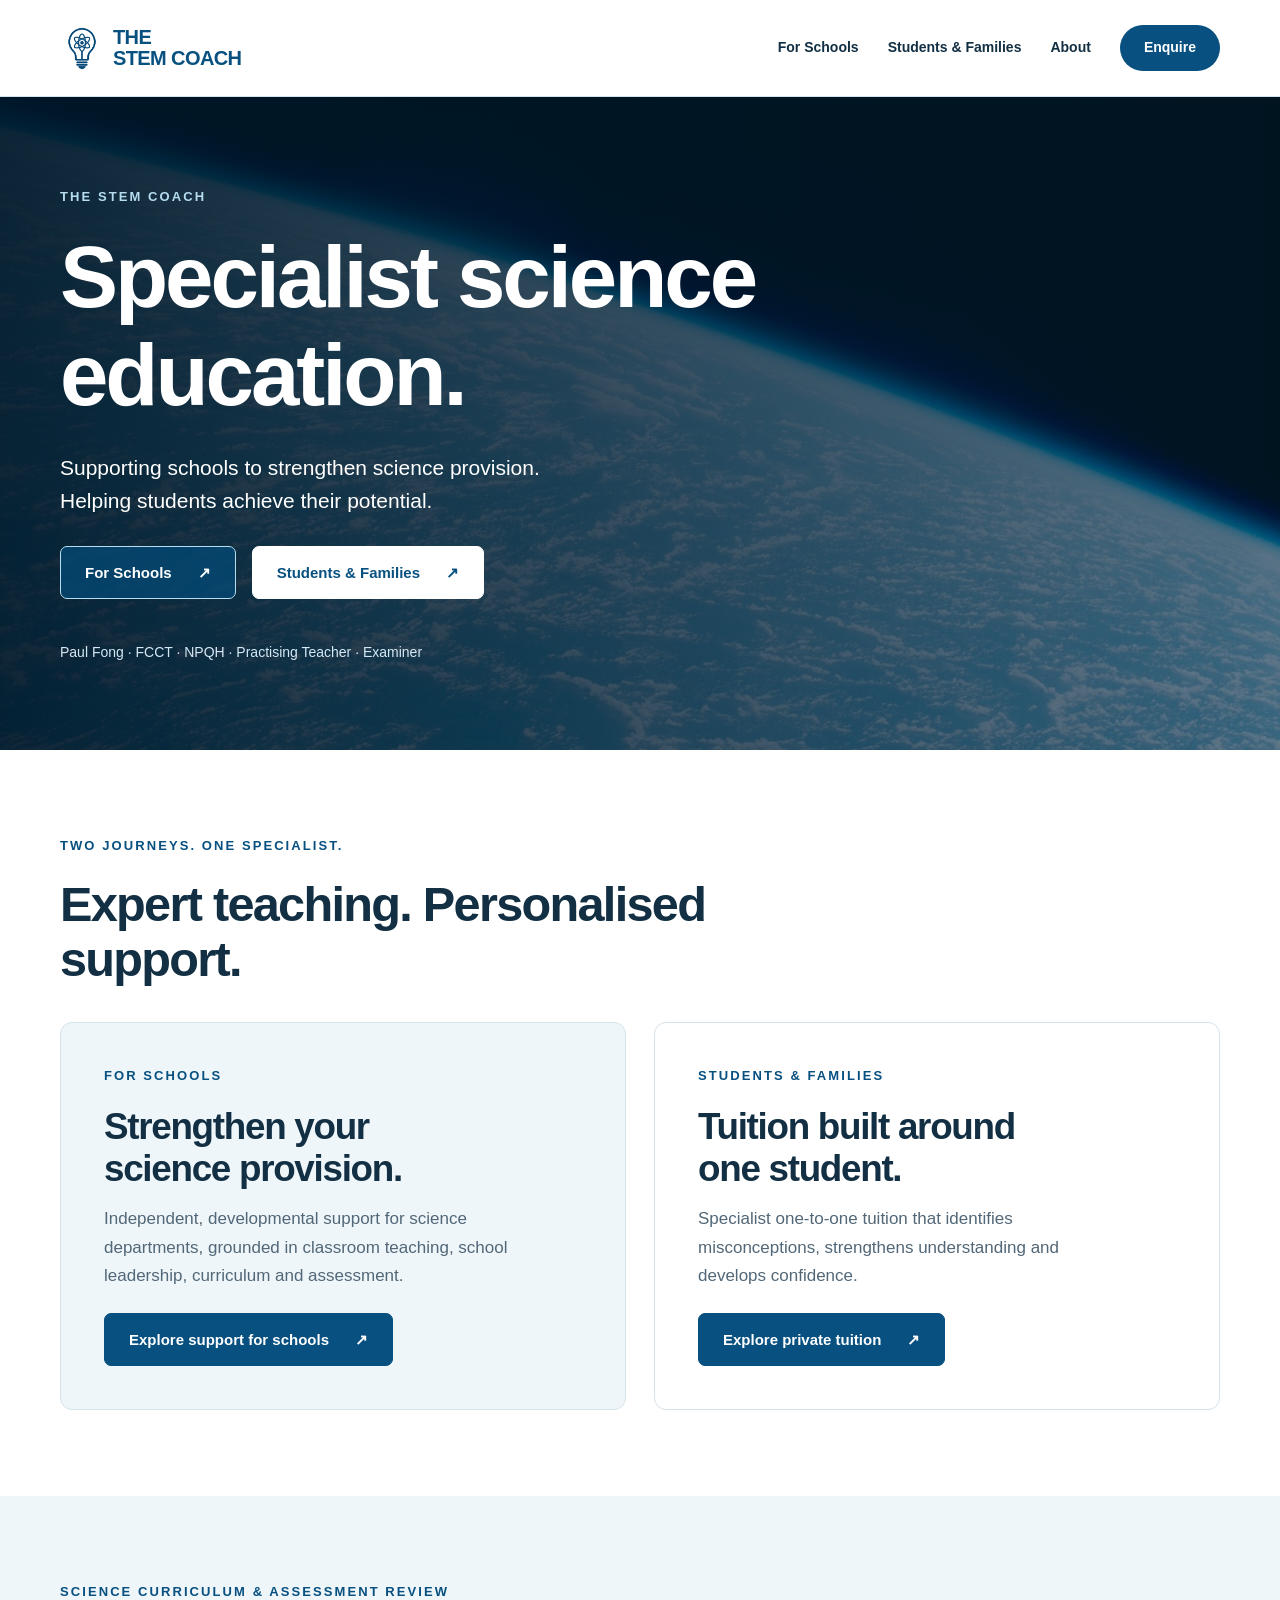
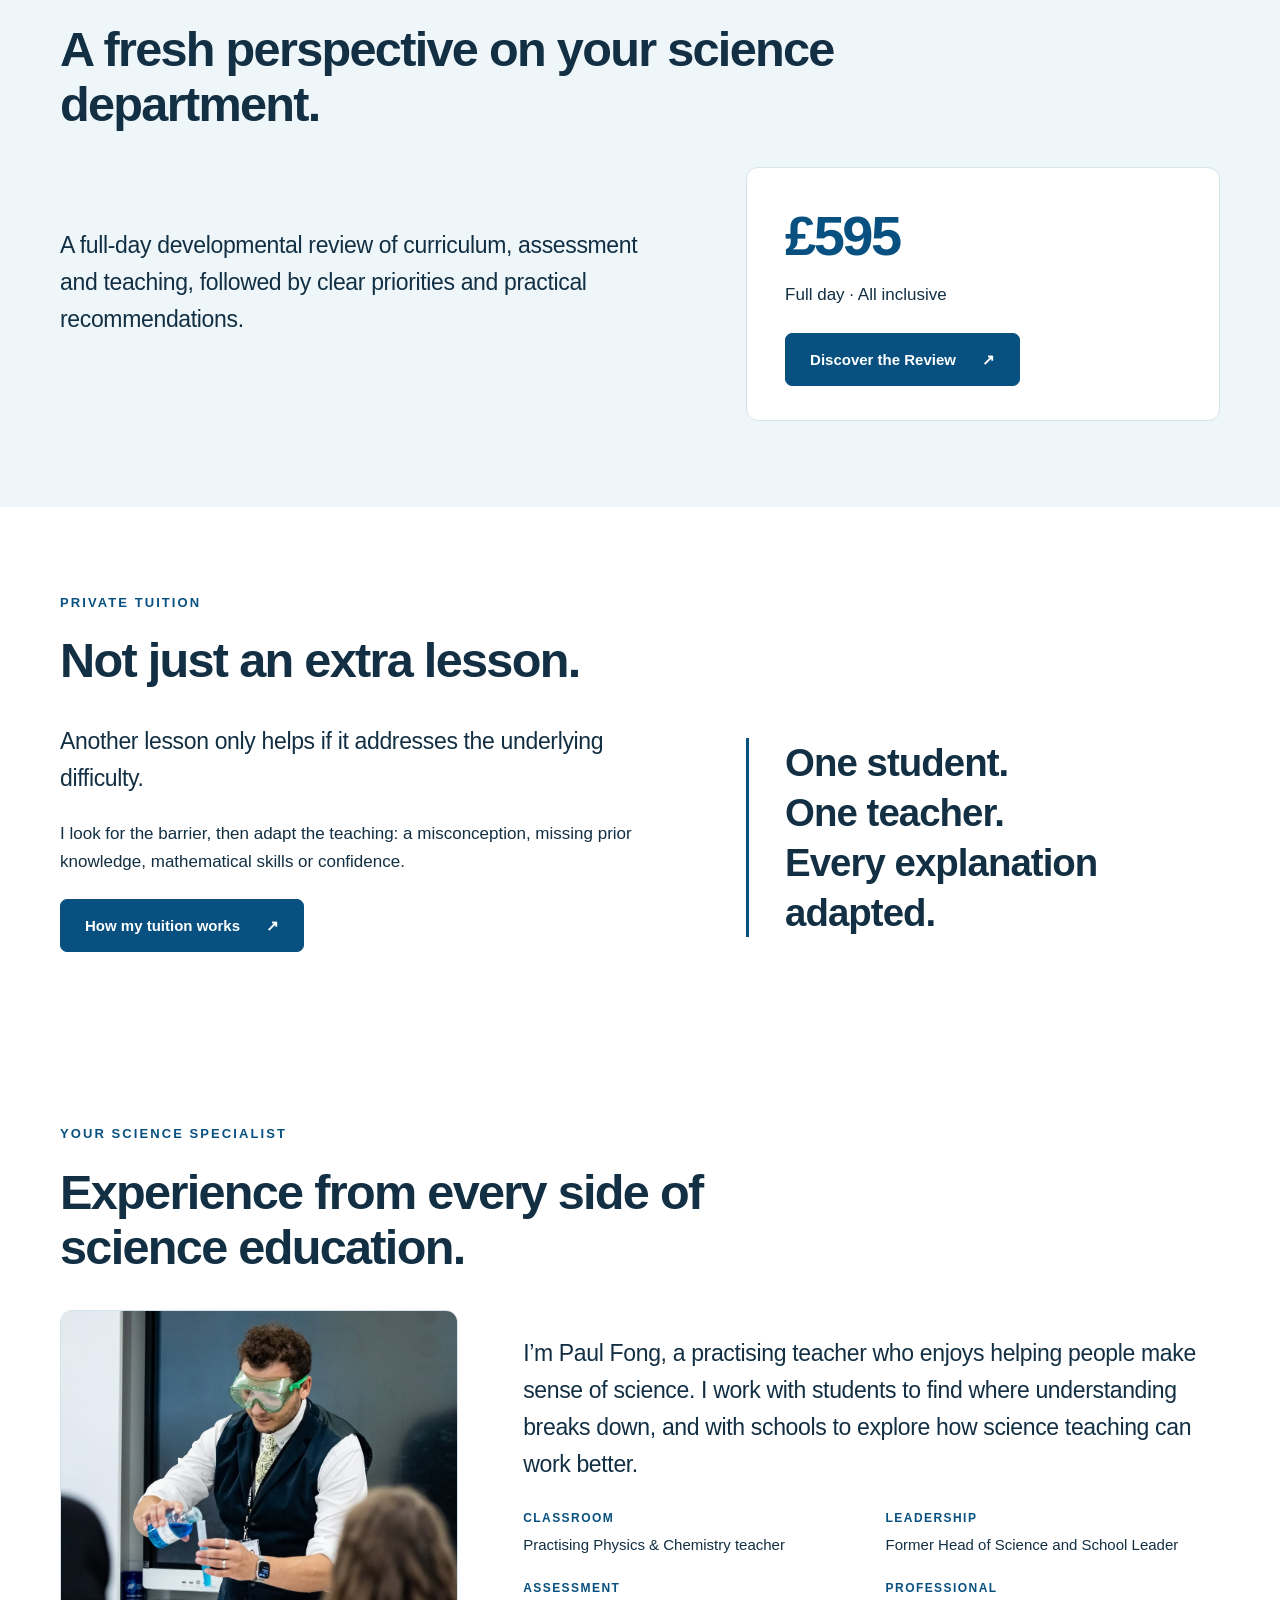
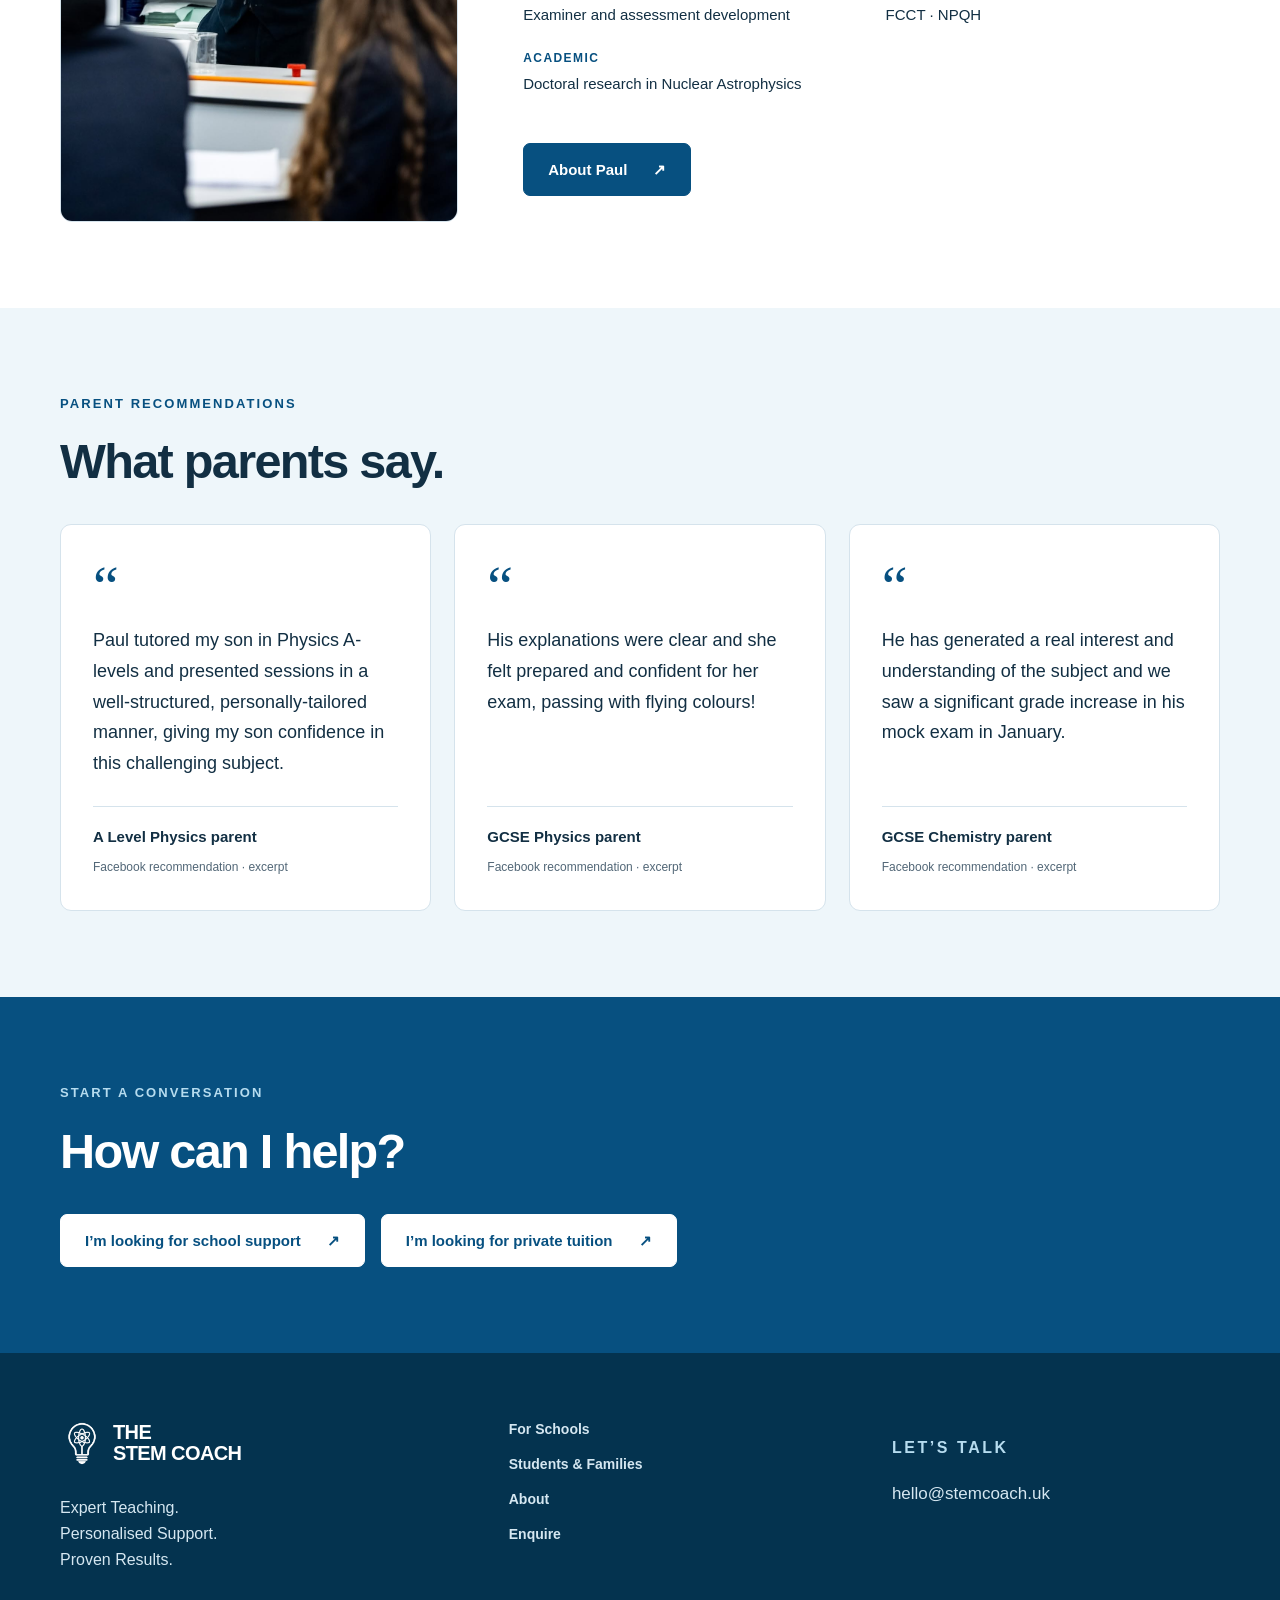
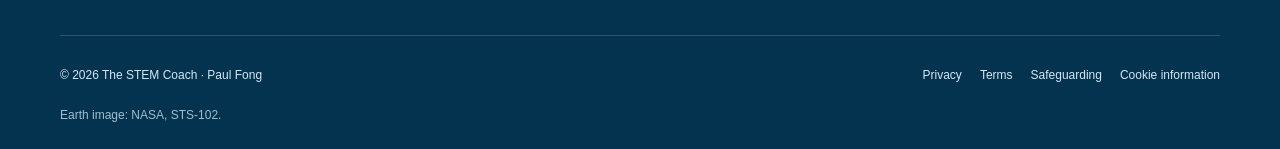
==== commit 8d606544: "Add files via upload" ====
--- a/index.html
+++ b/index.html
@@ -1 +1 @@
-<!doctype html><html lang="en-GB"><head><meta charset="UTF-8"><meta name="viewport" content="width=device-width,initial-scale=1"><title>Specialist science education | The STEM Coach</title><meta name="description" content="Independent science consultancy for schools and specialist online Physics and Science tuition."><meta property="og:title" content="Specialist science education | The STEM Coach"><meta property="og:description" content="Independent science consultancy for schools and specialist online Physics and Science tuition."><meta property="og:type" content="website"><meta property="og:locale" content="en_GB"><link rel="icon" href="/favicon.svg" type="image/svg+xml"><link rel="stylesheet" href="/style.css"><script defer src="/app.js"></script></head><body><a class="skip" href="#main">Skip to content</a><header><div class="wrap nav-wrap"><a class="brand" href="/" aria-label="The STEM Coach home"><img class="brand-mark" src="/stem-coach-logo.png" alt="" width="44" height="60"><span>THE<br>STEM COACH</span></a><button class="menu-toggle" aria-label="Open navigation" aria-expanded="false" aria-controls="main-nav">Menu <span>☰</span></button><nav id="main-nav" aria-label="Main navigation"><a href="/schools" class=" " >For Schools</a><a href="/tuition" class=" " >Students & Families</a><a href="/about" class=" " >About</a><a href="/enquire" class=" nav-cta" >Enquire</a></nav></div></header><main id="main"><section class="hero earth"><div class="wrap"><p class="eyebrow">THE STEM COACH</p><h1>Specialist science<br>education.</h1><p class="lede">Supporting schools to strengthen science provision.<br>Helping students achieve their potential.</p><div class="actions"><a class="button light" href="/schools">For Schools <span aria-hidden="true">↗</span></a><a class="button light" href="/tuition">Students & Families <span aria-hidden="true">↗</span></a></div><p class=credentials>Paul Fong · FCCT · NPQH · Practising Teacher · Examiner</p></div></section><section class="section "><div class="wrap"><p class="eyebrow">TWO JOURNEYS. ONE SPECIALIST.</p><h2>Expert teaching. Personalised support.</h2><div class="routes"><article class="route"><p class="eyebrow">FOR SCHOOLS</p><h3>Strengthen your<br>science provision.</h3><p>Independent, developmental support for science departments, grounded in classroom teaching, school leadership, curriculum and assessment.</p><a class="button " href="/schools">Explore support for schools <span aria-hidden="true">↗</span></a></article><article class="route"><p class="eyebrow">STUDENTS & FAMILIES</p><h3>Tuition built around<br>one student.</h3><p>Specialist one-to-one tuition that identifies misconceptions, strengthens understanding and develops confidence.</p><a class="button " href="/tuition">Explore private tuition <span aria-hidden="true">↗</span></a></article></div></div></section><section class="section pale"><div class="wrap"><p class="eyebrow">SCIENCE CURRICULUM & ASSESSMENT REVIEW</p><h2>A fresh perspective on your science department.</h2><div class="split"><p class="large">A full-day developmental review of curriculum, assessment and teaching, followed by clear priorities and practical recommendations.</p><div class="price-panel"><p class="price">£595</p><p>Full day · All inclusive</p><a class="button " href="/schools#review">Discover the Review <span aria-hidden="true">↗</span></a></div></div></div></section><section class="section "><div class="wrap"><p class="eyebrow">PRIVATE TUITION</p><h2>Not just an extra lesson.</h2><div class="split"><div><p class="large">Another lesson only helps if it addresses the underlying difficulty.</p><p>I look for the barrier, then adapt the teaching: a misconception, missing prior knowledge, mathematical skills or confidence.</p><a class="button " href="/tuition#how-it-works">How my tuition works <span aria-hidden="true">↗</span></a></div><blockquote>One student.<br>One teacher.<br>Every explanation adapted.</blockquote></div></div></section><section class="section "><div class="wrap"><p class="eyebrow">YOUR SCIENCE SPECIALIST</p><h2>Experience from every side of science education.</h2><div class="bio"><figure class="portrait teaching-photo"><img src="/paul-teaching.jpg" alt="Paul Fong teaching a chemistry practical, pouring a blue solution into a test tube." width="1920" height="1280" loading="lazy"></figure><div><p class="large">I’m Paul Fong. I bring current classroom practice together with experience in science leadership, teacher development and examining.</p><div class="credentials-grid"><div><h3>Classroom</h3><p>Practising Physics & Chemistry teacher</p></div><div><h3>Leadership</h3><p>Experience as a Head of Science and senior school leader</p></div><div><h3>Assessment</h3><p>Examiner and assessment development</p></div><div><h3>Professional</h3><p>FCCT · NPQH</p></div><div><h3>Academic</h3><p>Doctoral research in Nuclear Astrophysics</p></div></div><a class="button " href="/about">About Paul <span aria-hidden="true">↗</span></a></div></div></div></section><section class="section pale"><div class="wrap"><p class="eyebrow">PARENT RECOMMENDATIONS</p><h2>What parents say.</h2><div class="grid testimonials"><figure class="card testimonial"><span class="quote-mark" aria-hidden="true">“</span><blockquote>Paul tutored my son in Physics A-levels and presented sessions in a well-structured, personally-tailored manner, giving my son confidence in this challenging subject.</blockquote><figcaption><strong>Mun Wah Wong</strong><span>A Level Physics parent</span><small>Facebook recommendation · excerpt</small></figcaption></figure><figure class="card testimonial"><span class="quote-mark" aria-hidden="true">“</span><blockquote>His explanations were clear and she felt prepared and confident for her exam, passing with flying colours!</blockquote><figcaption><strong>Rachel Walker</strong><span>GCSE Physics parent</span><small>Facebook recommendation · excerpt</small></figcaption></figure><figure class="card testimonial"><span class="quote-mark" aria-hidden="true">“</span><blockquote>He has generated a real interest and understanding of the subject and we saw a significant grade increase in his mock exam in January.</blockquote><figcaption><strong>Victoria Strickland</strong><span>GCSE Chemistry parent</span><small>Facebook recommendation · excerpt</small></figcaption></figure></div></div></section><section class="section blue"><div class="wrap"><p class="eyebrow">START A CONVERSATION</p><h2>How can I help?</h2><div class="actions"><a class="button light" href="/enquire?type=school">I’m looking for school support <span aria-hidden="true">↗</span></a><a class="button light" href="/enquire?type=tuition">I’m looking for private tuition <span aria-hidden="true">↗</span></a></div></div></section></main><footer><div class="wrap"><div class="footer-top"><div><a class="brand" href="/" aria-label="The STEM Coach home"><img class="brand-mark" src="/stem-coach-logo.png" alt="" width="44" height="60"><span>THE<br>STEM COACH</span></a><p>Expert Teaching.<br>Personalised Support.<br>Proven Results.</p></div><nav aria-label="Footer navigation"><a href="/schools">For Schools</a><a href="/tuition">Students & Families</a><a href="/about">About</a><a href="/enquire">Enquire</a></nav><div><p class="eyebrow">LET’S TALK</p><a href="mailto:hello@stemcoach.uk">hello@stemcoach.uk</a></div></div><div class="footer-bottom"><span>© 2026 The STEM Coach · Paul Fong</span><div><a href="/privacy">Privacy</a><a href="/terms">Terms</a><a href="/safeguarding">Safeguarding</a><a href="/cookies">Cookie information</a></div></div><p class="image-credit">Earth image: NASA, STS-102.</p></div></footer></body></html>+<!doctype html><html lang="en-GB"><head><meta charset="UTF-8"><meta name="viewport" content="width=device-width,initial-scale=1"><title>Specialist science education | The STEM Coach</title><meta name="description" content="Independent science consultancy for schools and specialist online Physics and Science tuition."><meta property="og:title" content="Specialist science education | The STEM Coach"><meta property="og:description" content="Independent science consultancy for schools and specialist online Physics and Science tuition."><meta property="og:type" content="website"><meta property="og:locale" content="en_GB"><link rel="icon" href="/favicon.svg" type="image/svg+xml"><link rel="stylesheet" href="/style.css?v=20261004-1436"><script defer src="/app.js"></script></head><body><a class="skip" href="#main">Skip to content</a><header><div class="wrap nav-wrap"><a class="brand" href="/" aria-label="The STEM Coach home"><img class="brand-mark" src="/stem-coach-logo.png" alt="" width="44" height="60"><span>THE<br>STEM COACH</span></a><button class="menu-toggle" aria-label="Open navigation" aria-expanded="false" aria-controls="main-nav">Menu <span>☰</span></button><nav id="main-nav" aria-label="Main navigation"><a href="/schools" class=" " >For Schools</a><a href="/tuition" class=" " >Students & Families</a><a href="/about" class=" " >About</a><a href="/enquire" class=" nav-cta" >Enquire</a></nav></div></header><main id="main"><section class="hero earth"><div class="wrap"><p class="eyebrow">THE STEM COACH</p><h1>Specialist science<br>education.</h1><p class="lede">Supporting schools to strengthen science provision.<br>Helping students achieve their potential.</p><div class="actions"><a class="button light" href="/schools">For Schools <span aria-hidden="true">↗</span></a><a class="button light" href="/tuition">Students & Families <span aria-hidden="true">↗</span></a></div><p class=credentials>Paul Fong · FCCT · NPQH · Practising Teacher · Examiner</p></div></section><section class="section "><div class="wrap"><p class="eyebrow">TWO JOURNEYS. ONE SPECIALIST.</p><h2>Expert teaching. Personalised support.</h2><div class="routes"><article class="route"><p class="eyebrow">FOR SCHOOLS</p><h3>Strengthen your<br>science provision.</h3><p>Independent, developmental support for science departments, grounded in classroom teaching, school leadership, curriculum and assessment.</p><a class="button " href="/schools">Explore support for schools <span aria-hidden="true">↗</span></a></article><article class="route"><p class="eyebrow">STUDENTS & FAMILIES</p><h3>Tuition built around<br>one student.</h3><p>Specialist one-to-one tuition that identifies misconceptions, strengthens understanding and develops confidence.</p><a class="button " href="/tuition">Explore private tuition <span aria-hidden="true">↗</span></a></article></div></div></section><section class="section pale"><div class="wrap"><p class="eyebrow">SCIENCE CURRICULUM & ASSESSMENT REVIEW</p><h2>A fresh perspective on your science department.</h2><div class="split"><p class="large">A full-day developmental review of curriculum, assessment and teaching, followed by clear priorities and practical recommendations.</p><div class="price-panel"><p class="price">£595</p><p>Full day · All inclusive</p><a class="button " href="/schools#review">Discover the Review <span aria-hidden="true">↗</span></a></div></div></div></section><section class="section "><div class="wrap"><p class="eyebrow">PRIVATE TUITION</p><h2>Not just an extra lesson.</h2><div class="split"><div><p class="large">Another lesson only helps if it addresses the underlying difficulty.</p><p>I look for the barrier, then adapt the teaching: a misconception, missing prior knowledge, mathematical skills or confidence.</p><a class="button " href="/tuition#how-it-works">How my tuition works <span aria-hidden="true">↗</span></a></div><blockquote>One student.<br>One teacher.<br>Every explanation adapted.</blockquote></div></div></section><section class="section "><div class="wrap"><p class="eyebrow">YOUR SCIENCE SPECIALIST</p><h2>Experience from every side of science education.</h2><div class="bio"><figure class="portrait teaching-photo"><img src="/paul-teaching.jpg" alt="Paul Fong teaching a chemistry practical, pouring a blue solution into a test tube." width="1920" height="1280" loading="lazy"></figure><div><p class="large">I’m Paul Fong, a practising teacher who enjoys helping people make sense of science. I work with students to find where understanding breaks down, and with schools to explore how science teaching can work better.</p><div class="credentials-grid"><div><h3>Classroom</h3><p>Practising Physics & Chemistry teacher</p></div><div><h3>Leadership</h3><p>Former Head of Science and School Leader</p></div><div><h3>Assessment</h3><p>Examiner and assessment development</p></div><div><h3>Professional</h3><p>FCCT · NPQH</p></div><div><h3>Academic</h3><p>Doctoral research in Nuclear Astrophysics</p></div></div><a class="button " href="/about">About Paul <span aria-hidden="true">↗</span></a></div></div></div></section><section class="section pale"><div class="wrap"><p class="eyebrow">PARENT RECOMMENDATIONS</p><h2>What parents say.</h2><div class="grid testimonials"><figure class="card testimonial"><span class="quote-mark" aria-hidden="true">“</span><blockquote>Paul tutored my son in Physics A-levels and presented sessions in a well-structured, personally-tailored manner, giving my son confidence in this challenging subject.</blockquote><figcaption><strong>A Level Physics parent</strong><small>Facebook recommendation · excerpt</small></figcaption></figure><figure class="card testimonial"><span class="quote-mark" aria-hidden="true">“</span><blockquote>His explanations were clear and she felt prepared and confident for her exam, passing with flying colours!</blockquote><figcaption><strong>GCSE Physics parent</strong><small>Facebook recommendation · excerpt</small></figcaption></figure><figure class="card testimonial"><span class="quote-mark" aria-hidden="true">“</span><blockquote>He has generated a real interest and understanding of the subject and we saw a significant grade increase in his mock exam in January.</blockquote><figcaption><strong>GCSE Chemistry parent</strong><small>Facebook recommendation · excerpt</small></figcaption></figure></div></div></section><section class="section blue"><div class="wrap"><p class="eyebrow">START A CONVERSATION</p><h2>How can I help?</h2><div class="actions"><a class="button light" href="/enquire?type=school">I’m looking for school support <span aria-hidden="true">↗</span></a><a class="button light" href="/enquire?type=tuition">I’m looking for private tuition <span aria-hidden="true">↗</span></a></div></div></section></main><footer><div class="wrap"><div class="footer-top"><div><a class="brand" href="/" aria-label="The STEM Coach home"><img class="brand-mark" src="/stem-coach-logo.png" alt="" width="44" height="60"><span>THE<br>STEM COACH</span></a><p>Expert Teaching.<br>Personalised Support.<br>Proven Results.</p></div><nav aria-label="Footer navigation"><a href="/schools">For Schools</a><a href="/tuition">Students & Families</a><a href="/about">About</a><a href="/enquire">Enquire</a></nav><div><p class="eyebrow">LET’S TALK</p><a href="mailto:hello@stemcoach.uk">hello@stemcoach.uk</a></div></div><div class="footer-bottom"><span>© 2026 The STEM Coach · Paul Fong</span><div><a href="/privacy">Privacy</a><a href="/terms">Terms</a><a href="/safeguarding">Safeguarding</a><a href="/cookies">Cookie information</a></div></div><p class="image-credit">Earth image: NASA, STS-102.</p></div></footer></body></html>
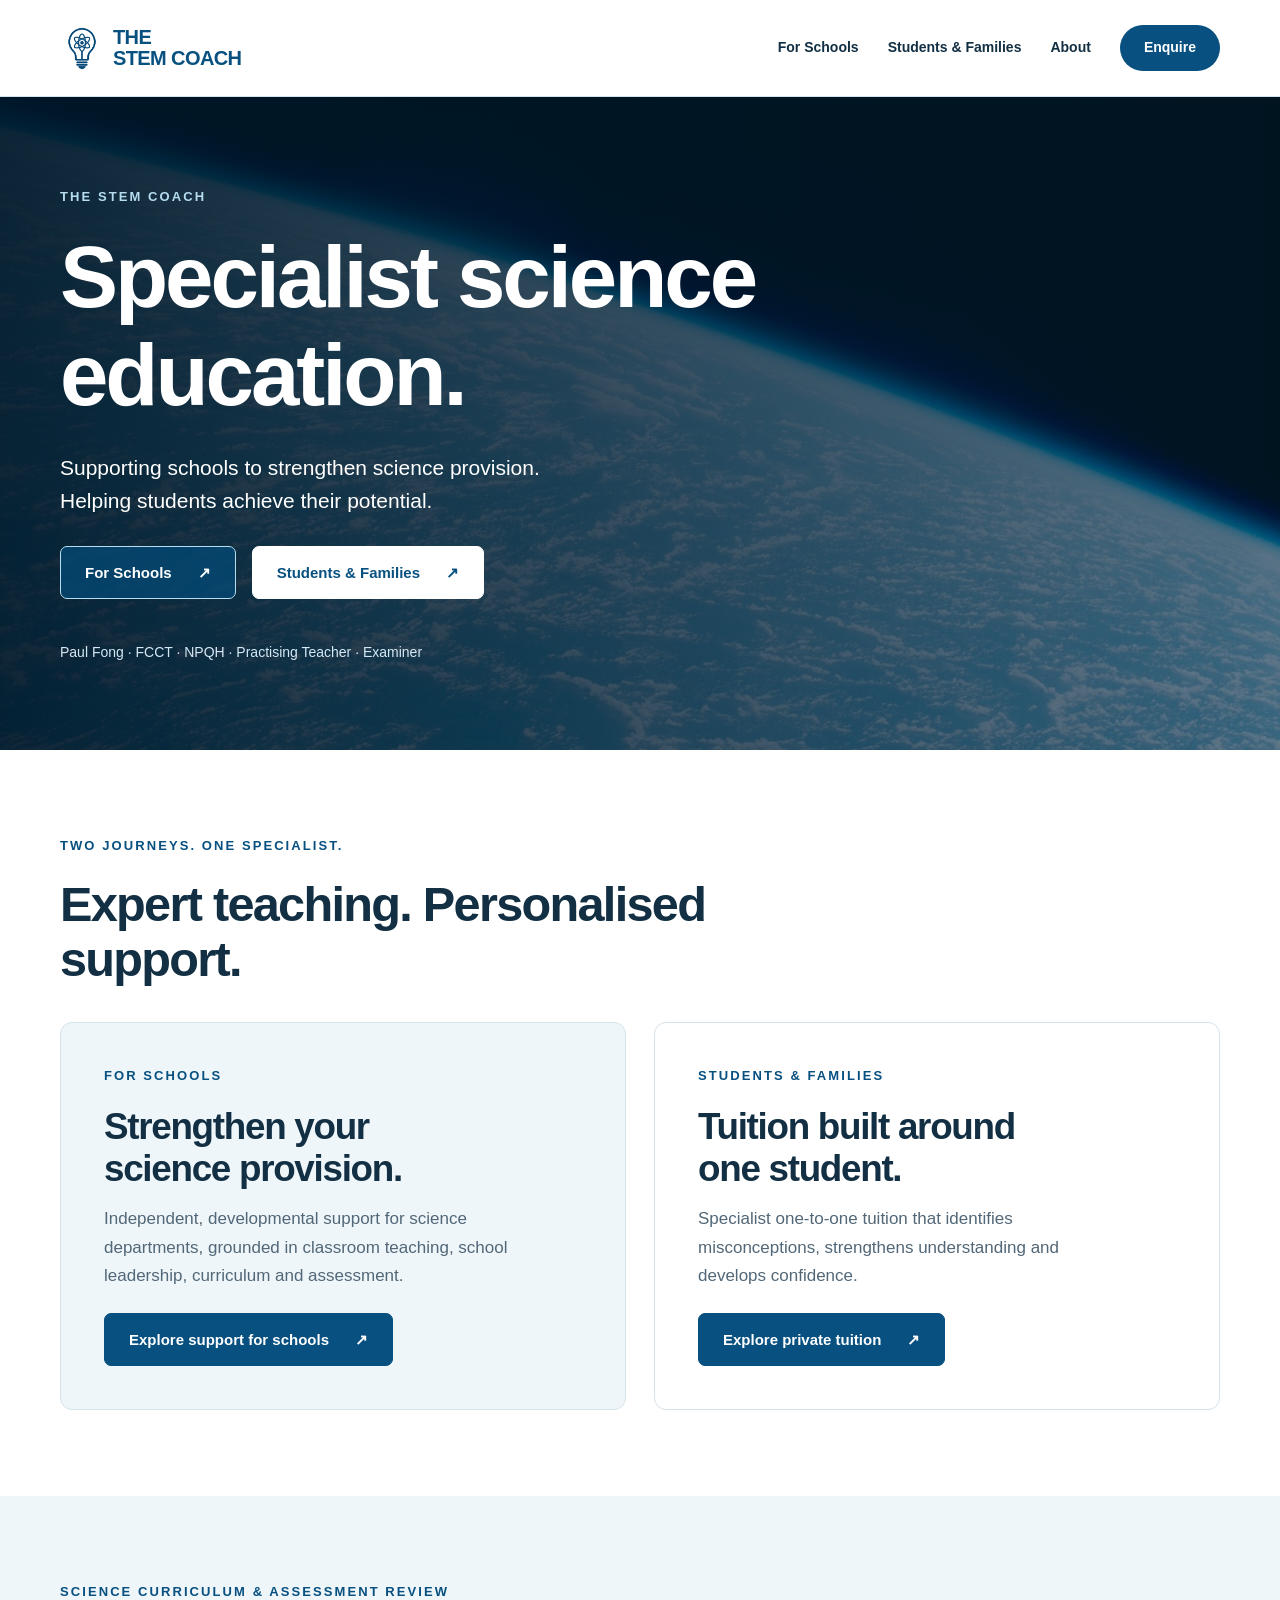
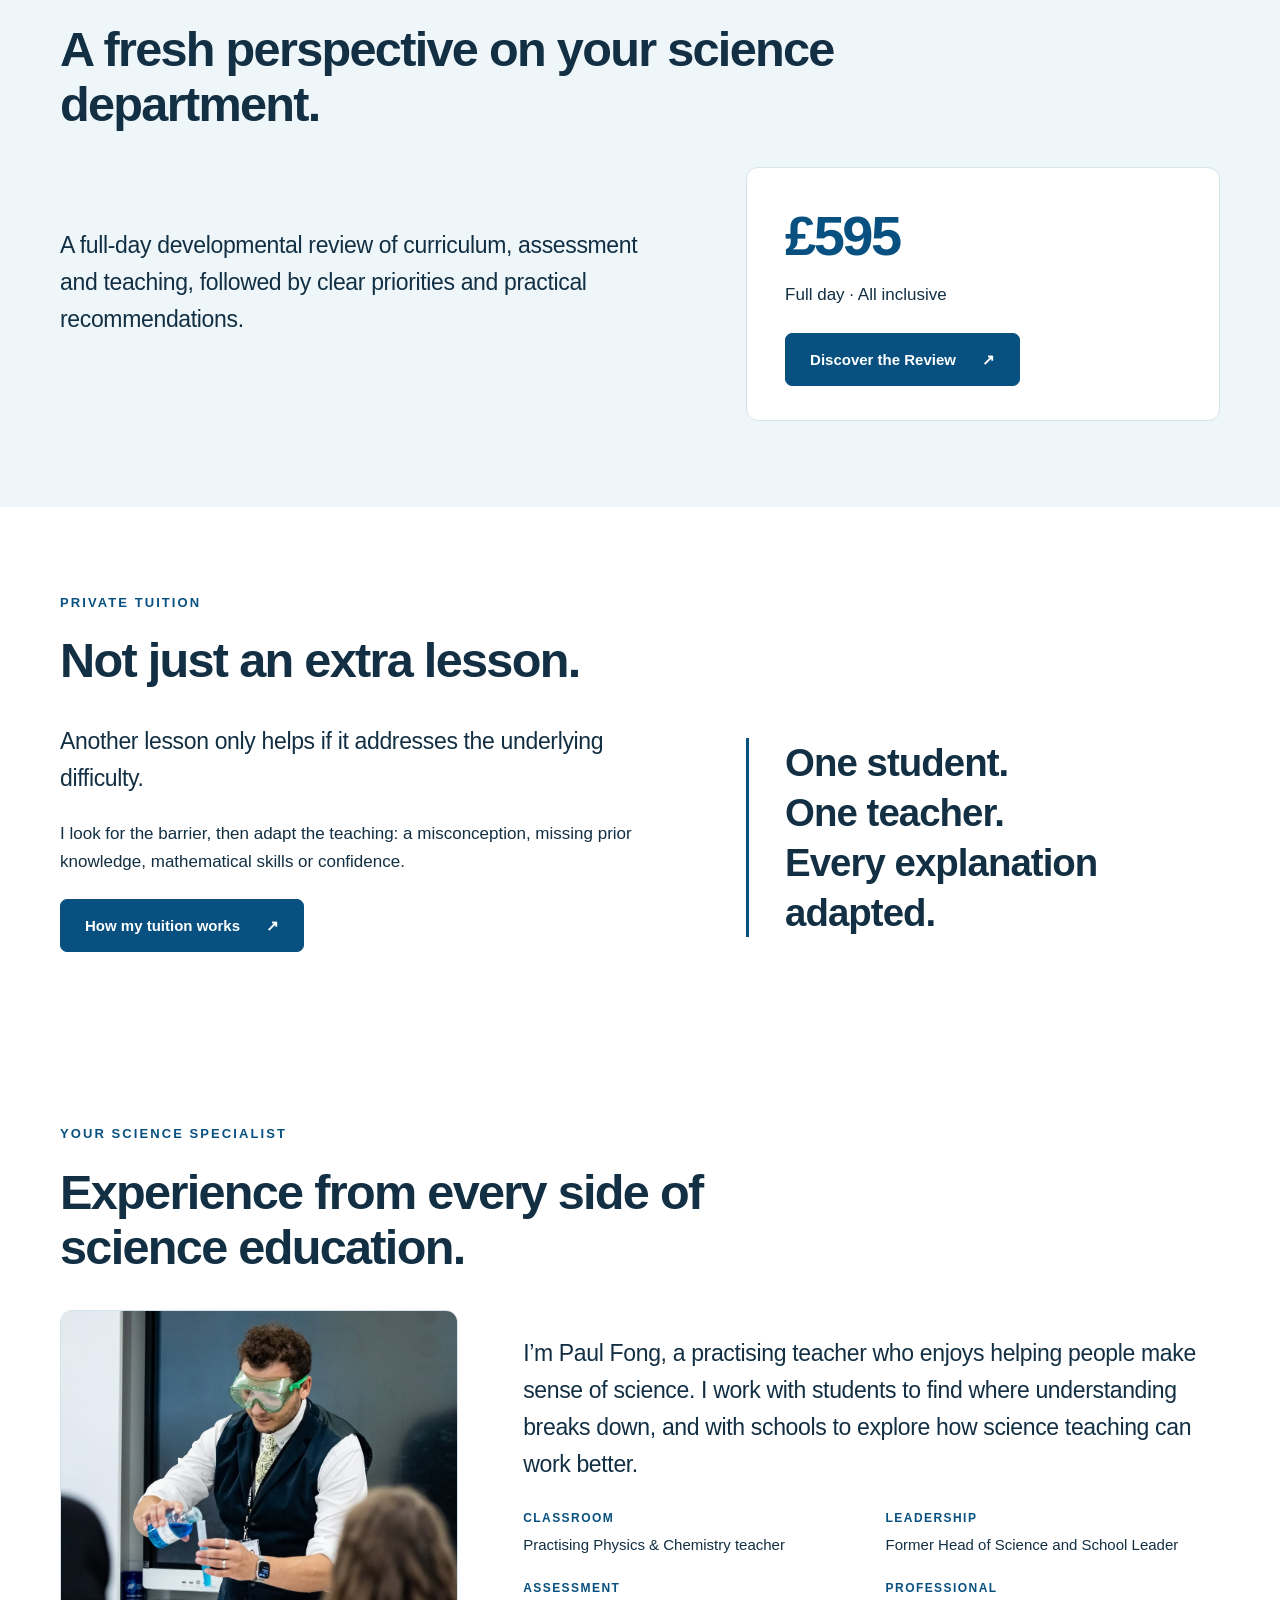
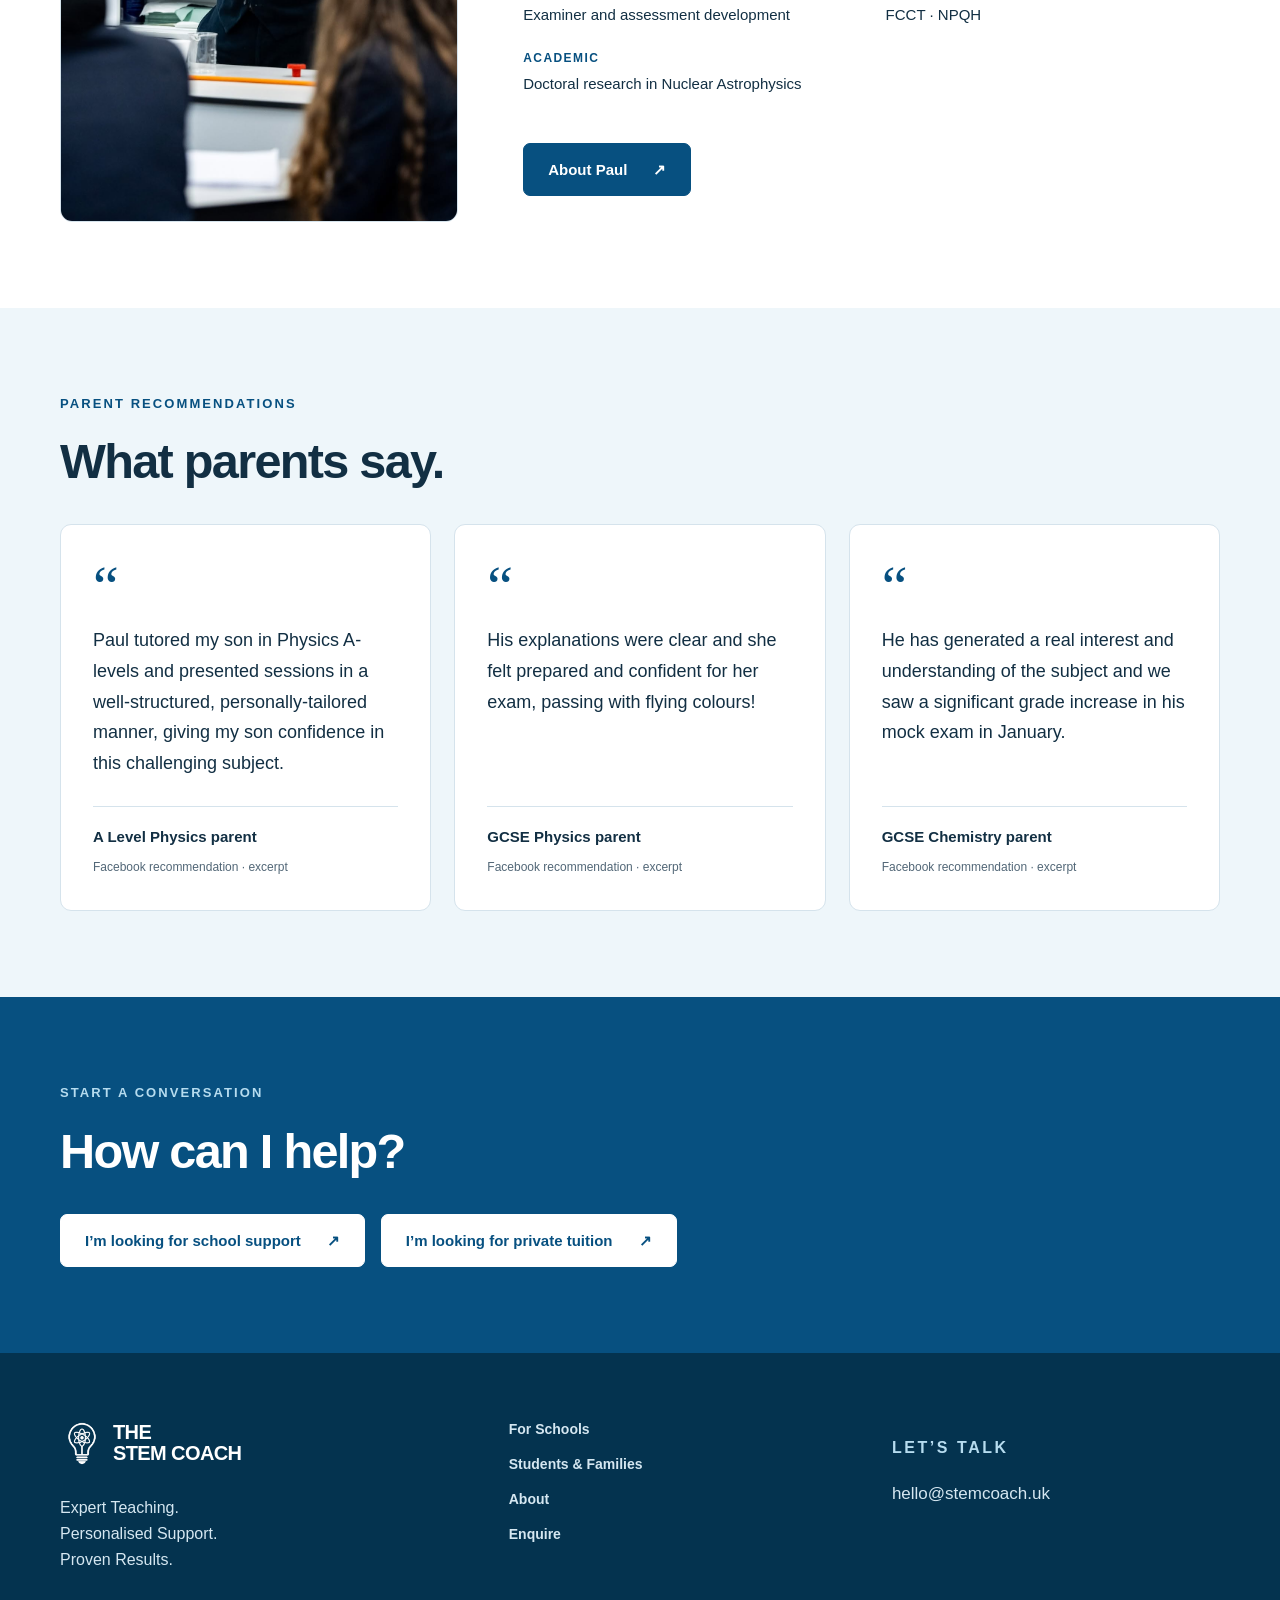
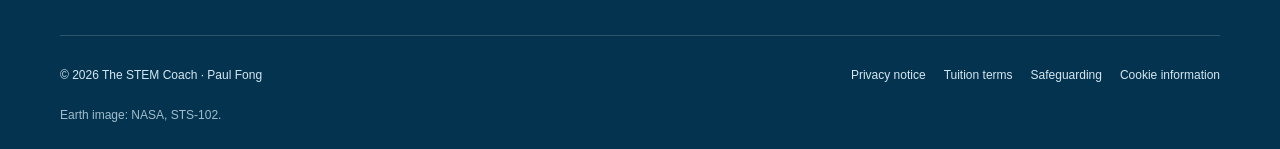
==== commit 000b7a43: "Add files via upload" ====
--- a/index.html
+++ b/index.html
@@ -1 +1 @@
-<!doctype html><html lang="en-GB"><head><meta charset="UTF-8"><meta name="viewport" content="width=device-width,initial-scale=1"><title>Specialist science education | The STEM Coach</title><meta name="description" content="Independent science consultancy for schools and specialist online Physics and Science tuition."><meta property="og:title" content="Specialist science education | The STEM Coach"><meta property="og:description" content="Independent science consultancy for schools and specialist online Physics and Science tuition."><meta property="og:type" content="website"><meta property="og:locale" content="en_GB"><link rel="icon" href="/favicon.svg" type="image/svg+xml"><link rel="stylesheet" href="/style.css?v=20261004-1436"><script defer src="/app.js"></script></head><body><a class="skip" href="#main">Skip to content</a><header><div class="wrap nav-wrap"><a class="brand" href="/" aria-label="The STEM Coach home"><img class="brand-mark" src="/stem-coach-logo.png" alt="" width="44" height="60"><span>THE<br>STEM COACH</span></a><button class="menu-toggle" aria-label="Open navigation" aria-expanded="false" aria-controls="main-nav">Menu <span>☰</span></button><nav id="main-nav" aria-label="Main navigation"><a href="/schools" class=" " >For Schools</a><a href="/tuition" class=" " >Students & Families</a><a href="/about" class=" " >About</a><a href="/enquire" class=" nav-cta" >Enquire</a></nav></div></header><main id="main"><section class="hero earth"><div class="wrap"><p class="eyebrow">THE STEM COACH</p><h1>Specialist science<br>education.</h1><p class="lede">Supporting schools to strengthen science provision.<br>Helping students achieve their potential.</p><div class="actions"><a class="button light" href="/schools">For Schools <span aria-hidden="true">↗</span></a><a class="button light" href="/tuition">Students & Families <span aria-hidden="true">↗</span></a></div><p class=credentials>Paul Fong · FCCT · NPQH · Practising Teacher · Examiner</p></div></section><section class="section "><div class="wrap"><p class="eyebrow">TWO JOURNEYS. ONE SPECIALIST.</p><h2>Expert teaching. Personalised support.</h2><div class="routes"><article class="route"><p class="eyebrow">FOR SCHOOLS</p><h3>Strengthen your<br>science provision.</h3><p>Independent, developmental support for science departments, grounded in classroom teaching, school leadership, curriculum and assessment.</p><a class="button " href="/schools">Explore support for schools <span aria-hidden="true">↗</span></a></article><article class="route"><p class="eyebrow">STUDENTS & FAMILIES</p><h3>Tuition built around<br>one student.</h3><p>Specialist one-to-one tuition that identifies misconceptions, strengthens understanding and develops confidence.</p><a class="button " href="/tuition">Explore private tuition <span aria-hidden="true">↗</span></a></article></div></div></section><section class="section pale"><div class="wrap"><p class="eyebrow">SCIENCE CURRICULUM & ASSESSMENT REVIEW</p><h2>A fresh perspective on your science department.</h2><div class="split"><p class="large">A full-day developmental review of curriculum, assessment and teaching, followed by clear priorities and practical recommendations.</p><div class="price-panel"><p class="price">£595</p><p>Full day · All inclusive</p><a class="button " href="/schools#review">Discover the Review <span aria-hidden="true">↗</span></a></div></div></div></section><section class="section "><div class="wrap"><p class="eyebrow">PRIVATE TUITION</p><h2>Not just an extra lesson.</h2><div class="split"><div><p class="large">Another lesson only helps if it addresses the underlying difficulty.</p><p>I look for the barrier, then adapt the teaching: a misconception, missing prior knowledge, mathematical skills or confidence.</p><a class="button " href="/tuition#how-it-works">How my tuition works <span aria-hidden="true">↗</span></a></div><blockquote>One student.<br>One teacher.<br>Every explanation adapted.</blockquote></div></div></section><section class="section "><div class="wrap"><p class="eyebrow">YOUR SCIENCE SPECIALIST</p><h2>Experience from every side of science education.</h2><div class="bio"><figure class="portrait teaching-photo"><img src="/paul-teaching.jpg" alt="Paul Fong teaching a chemistry practical, pouring a blue solution into a test tube." width="1920" height="1280" loading="lazy"></figure><div><p class="large">I’m Paul Fong, a practising teacher who enjoys helping people make sense of science. I work with students to find where understanding breaks down, and with schools to explore how science teaching can work better.</p><div class="credentials-grid"><div><h3>Classroom</h3><p>Practising Physics & Chemistry teacher</p></div><div><h3>Leadership</h3><p>Former Head of Science and School Leader</p></div><div><h3>Assessment</h3><p>Examiner and assessment development</p></div><div><h3>Professional</h3><p>FCCT · NPQH</p></div><div><h3>Academic</h3><p>Doctoral research in Nuclear Astrophysics</p></div></div><a class="button " href="/about">About Paul <span aria-hidden="true">↗</span></a></div></div></div></section><section class="section pale"><div class="wrap"><p class="eyebrow">PARENT RECOMMENDATIONS</p><h2>What parents say.</h2><div class="grid testimonials"><figure class="card testimonial"><span class="quote-mark" aria-hidden="true">“</span><blockquote>Paul tutored my son in Physics A-levels and presented sessions in a well-structured, personally-tailored manner, giving my son confidence in this challenging subject.</blockquote><figcaption><strong>A Level Physics parent</strong><small>Facebook recommendation · excerpt</small></figcaption></figure><figure class="card testimonial"><span class="quote-mark" aria-hidden="true">“</span><blockquote>His explanations were clear and she felt prepared and confident for her exam, passing with flying colours!</blockquote><figcaption><strong>GCSE Physics parent</strong><small>Facebook recommendation · excerpt</small></figcaption></figure><figure class="card testimonial"><span class="quote-mark" aria-hidden="true">“</span><blockquote>He has generated a real interest and understanding of the subject and we saw a significant grade increase in his mock exam in January.</blockquote><figcaption><strong>GCSE Chemistry parent</strong><small>Facebook recommendation · excerpt</small></figcaption></figure></div></div></section><section class="section blue"><div class="wrap"><p class="eyebrow">START A CONVERSATION</p><h2>How can I help?</h2><div class="actions"><a class="button light" href="/enquire?type=school">I’m looking for school support <span aria-hidden="true">↗</span></a><a class="button light" href="/enquire?type=tuition">I’m looking for private tuition <span aria-hidden="true">↗</span></a></div></div></section></main><footer><div class="wrap"><div class="footer-top"><div><a class="brand" href="/" aria-label="The STEM Coach home"><img class="brand-mark" src="/stem-coach-logo.png" alt="" width="44" height="60"><span>THE<br>STEM COACH</span></a><p>Expert Teaching.<br>Personalised Support.<br>Proven Results.</p></div><nav aria-label="Footer navigation"><a href="/schools">For Schools</a><a href="/tuition">Students & Families</a><a href="/about">About</a><a href="/enquire">Enquire</a></nav><div><p class="eyebrow">LET’S TALK</p><a href="mailto:hello@stemcoach.uk">hello@stemcoach.uk</a></div></div><div class="footer-bottom"><span>© 2026 The STEM Coach · Paul Fong</span><div><a href="/privacy">Privacy</a><a href="/terms">Terms</a><a href="/safeguarding">Safeguarding</a><a href="/cookies">Cookie information</a></div></div><p class="image-credit">Earth image: NASA, STS-102.</p></div></footer></body></html>+<!doctype html><html lang="en-GB"><head><meta charset="UTF-8"><meta name="viewport" content="width=device-width,initial-scale=1"><title>Specialist science education | The STEM Coach</title><meta name="description" content="Independent science consultancy for schools and specialist online Physics and Science tuition."><meta property="og:title" content="Specialist science education | The STEM Coach"><meta property="og:description" content="Independent science consultancy for schools and specialist online Physics and Science tuition."><meta property="og:type" content="website"><meta property="og:locale" content="en_GB"><link rel="icon" href="/favicon.svg" type="image/svg+xml"><link rel="stylesheet" href="/style.css?v=20261004-1436"><script defer src="/app.js"></script></head><body><a class="skip" href="#main">Skip to content</a><header><div class="wrap nav-wrap"><a class="brand" href="/" aria-label="The STEM Coach home"><img class="brand-mark" src="/stem-coach-logo.png" alt="" width="44" height="60"><span>THE<br>STEM COACH</span></a><button class="menu-toggle" aria-label="Open navigation" aria-expanded="false" aria-controls="main-nav">Menu <span>☰</span></button><nav id="main-nav" aria-label="Main navigation"><a href="/schools" class=" " >For Schools</a><a href="/tuition" class=" " >Students & Families</a><a href="/about" class=" " >About</a><a href="/enquire" class=" nav-cta" >Enquire</a></nav></div></header><main id="main"><section class="hero earth"><div class="wrap"><p class="eyebrow">THE STEM COACH</p><h1>Specialist science<br>education.</h1><p class="lede">Supporting schools to strengthen science provision.<br>Helping students achieve their potential.</p><div class="actions"><a class="button light" href="/schools">For Schools <span aria-hidden="true">↗</span></a><a class="button light" href="/tuition">Students & Families <span aria-hidden="true">↗</span></a></div><p class=credentials>Paul Fong · FCCT · NPQH · Practising Teacher · Examiner</p></div></section><section class="section "><div class="wrap"><p class="eyebrow">TWO JOURNEYS. ONE SPECIALIST.</p><h2>Expert teaching. Personalised support.</h2><div class="routes"><article class="route"><p class="eyebrow">FOR SCHOOLS</p><h3>Strengthen your<br>science provision.</h3><p>Independent, developmental support for science departments, grounded in classroom teaching, school leadership, curriculum and assessment.</p><a class="button " href="/schools">Explore support for schools <span aria-hidden="true">↗</span></a></article><article class="route"><p class="eyebrow">STUDENTS & FAMILIES</p><h3>Tuition built around<br>one student.</h3><p>Specialist one-to-one tuition that identifies misconceptions, strengthens understanding and develops confidence.</p><a class="button " href="/tuition">Explore private tuition <span aria-hidden="true">↗</span></a></article></div></div></section><section class="section pale"><div class="wrap"><p class="eyebrow">SCIENCE CURRICULUM & ASSESSMENT REVIEW</p><h2>A fresh perspective on your science department.</h2><div class="split"><p class="large">A full-day developmental review of curriculum, assessment and teaching, followed by clear priorities and practical recommendations.</p><div class="price-panel"><p class="price">£595</p><p>Full day · All inclusive</p><a class="button " href="/schools#review">Discover the Review <span aria-hidden="true">↗</span></a></div></div></div></section><section class="section "><div class="wrap"><p class="eyebrow">PRIVATE TUITION</p><h2>Not just an extra lesson.</h2><div class="split"><div><p class="large">Another lesson only helps if it addresses the underlying difficulty.</p><p>I look for the barrier, then adapt the teaching: a misconception, missing prior knowledge, mathematical skills or confidence.</p><a class="button " href="/tuition#how-it-works">How my tuition works <span aria-hidden="true">↗</span></a></div><blockquote>One student.<br>One teacher.<br>Every explanation adapted.</blockquote></div></div></section><section class="section "><div class="wrap"><p class="eyebrow">YOUR SCIENCE SPECIALIST</p><h2>Experience from every side of science education.</h2><div class="bio"><figure class="portrait teaching-photo"><img src="/paul-teaching.jpg" alt="Paul Fong teaching a chemistry practical, pouring a blue solution into a test tube." width="1920" height="1280" loading="lazy"></figure><div><p class="large">I’m Paul Fong, a practising teacher who enjoys helping people make sense of science. I work with students to find where understanding breaks down, and with schools to explore how science teaching can work better.</p><div class="credentials-grid"><div><h3>Classroom</h3><p>Practising Physics & Chemistry teacher</p></div><div><h3>Leadership</h3><p>Former Head of Science and School Leader</p></div><div><h3>Assessment</h3><p>Examiner and assessment development</p></div><div><h3>Professional</h3><p>FCCT · NPQH</p></div><div><h3>Academic</h3><p>Doctoral research in Nuclear Astrophysics</p></div></div><a class="button " href="/about">About Paul <span aria-hidden="true">↗</span></a></div></div></div></section><section class="section pale"><div class="wrap"><p class="eyebrow">PARENT RECOMMENDATIONS</p><h2>What parents say.</h2><div class="grid testimonials"><figure class="card testimonial"><span class="quote-mark" aria-hidden="true">“</span><blockquote>Paul tutored my son in Physics A-levels and presented sessions in a well-structured, personally-tailored manner, giving my son confidence in this challenging subject.</blockquote><figcaption><strong>A Level Physics parent</strong><small>Facebook recommendation · excerpt</small></figcaption></figure><figure class="card testimonial"><span class="quote-mark" aria-hidden="true">“</span><blockquote>His explanations were clear and she felt prepared and confident for her exam, passing with flying colours!</blockquote><figcaption><strong>GCSE Physics parent</strong><small>Facebook recommendation · excerpt</small></figcaption></figure><figure class="card testimonial"><span class="quote-mark" aria-hidden="true">“</span><blockquote>He has generated a real interest and understanding of the subject and we saw a significant grade increase in his mock exam in January.</blockquote><figcaption><strong>GCSE Chemistry parent</strong><small>Facebook recommendation · excerpt</small></figcaption></figure></div></div></section><section class="section blue"><div class="wrap"><p class="eyebrow">START A CONVERSATION</p><h2>How can I help?</h2><div class="actions"><a class="button light" href="/enquire?type=school">I’m looking for school support <span aria-hidden="true">↗</span></a><a class="button light" href="/enquire?type=tuition">I’m looking for private tuition <span aria-hidden="true">↗</span></a></div></div></section></main><footer><div class="wrap"><div class="footer-top"><div><a class="brand" href="/" aria-label="The STEM Coach home"><img class="brand-mark" src="/stem-coach-logo.png" alt="" width="44" height="60"><span>THE<br>STEM COACH</span></a><p>Expert Teaching.<br>Personalised Support.<br>Proven Results.</p></div><nav aria-label="Footer navigation"><a href="/schools">For Schools</a><a href="/tuition">Students & Families</a><a href="/about">About</a><a href="/enquire">Enquire</a></nav><div><p class="eyebrow">LET’S TALK</p><a href="mailto:hello@stemcoach.uk">hello@stemcoach.uk</a></div></div><div class="footer-bottom"><span>© 2026 The STEM Coach · Paul Fong</span><div><a href="/privacy">Privacy notice</a><a href="/terms">Tuition terms</a><a href="/safeguarding">Safeguarding</a><a href="/cookies">Cookie information</a></div></div><p class="image-credit">Earth image: NASA, STS-102.</p></div></footer></body></html>
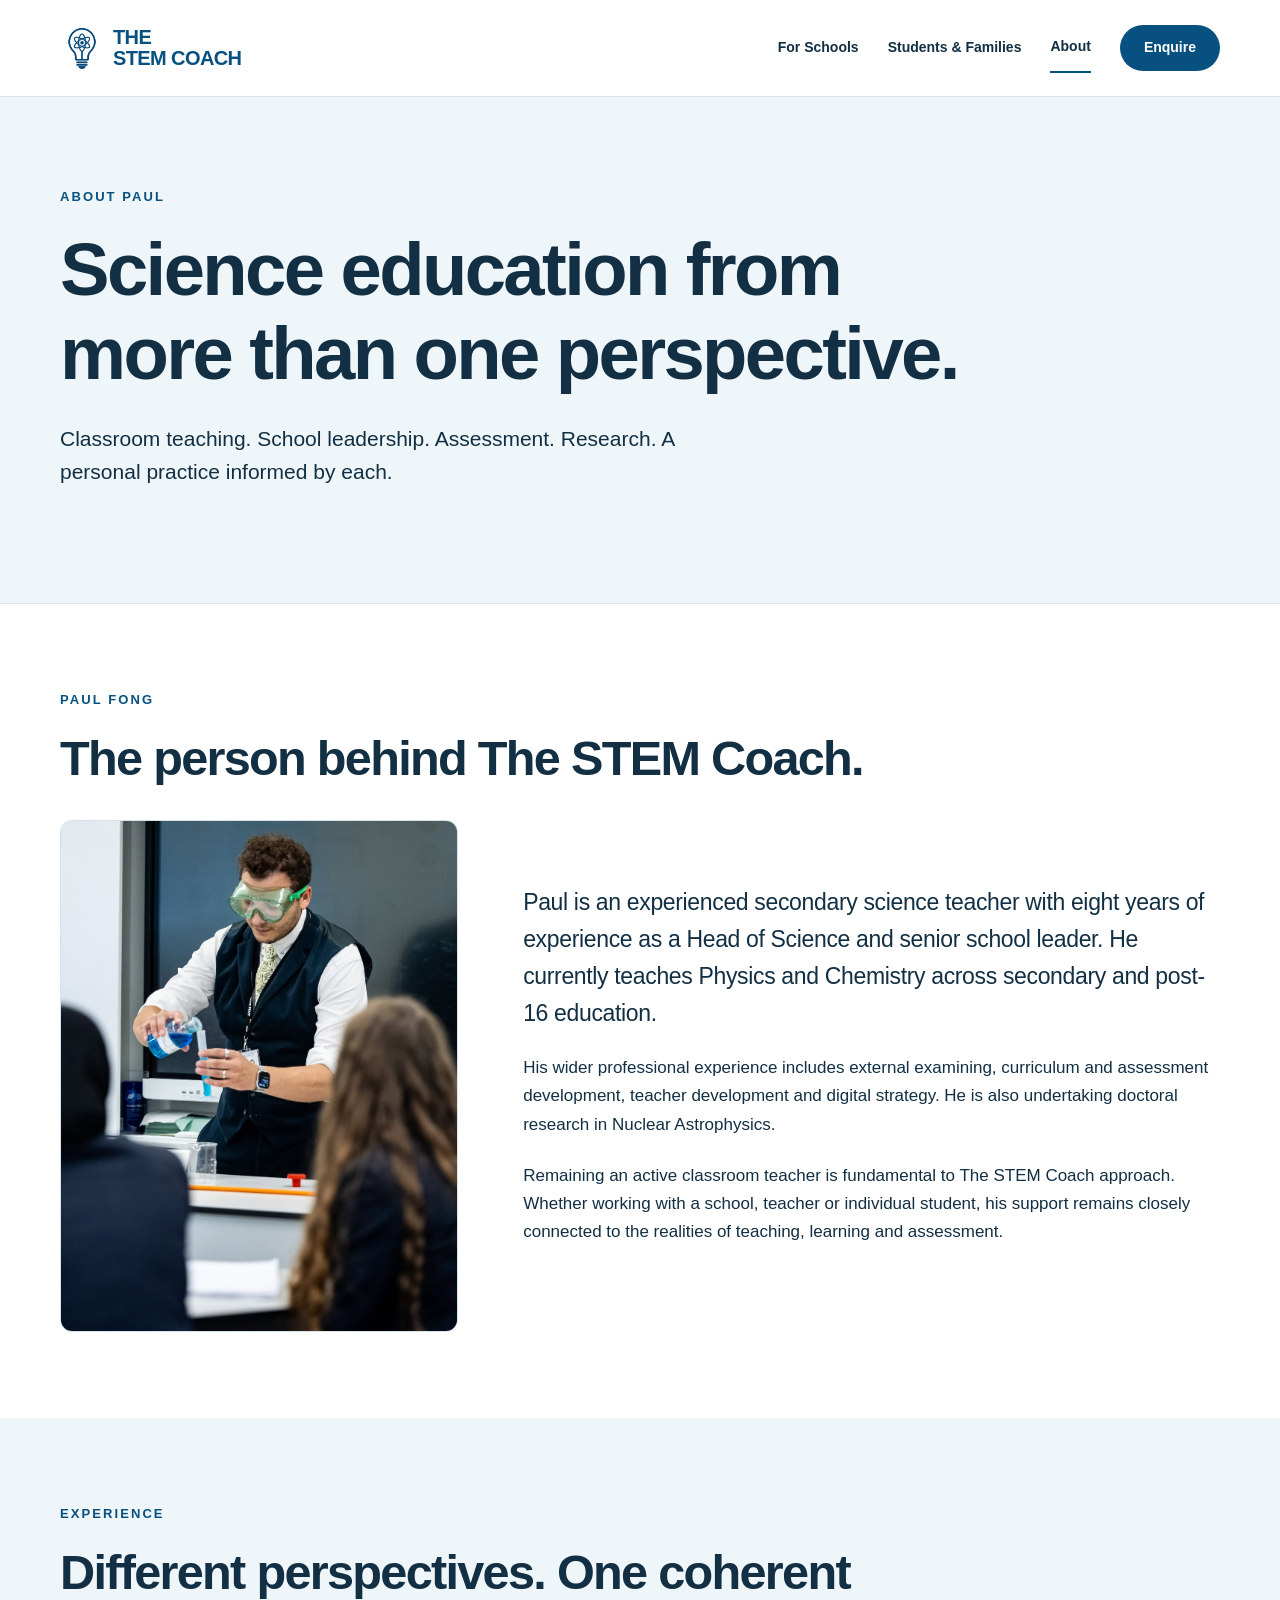
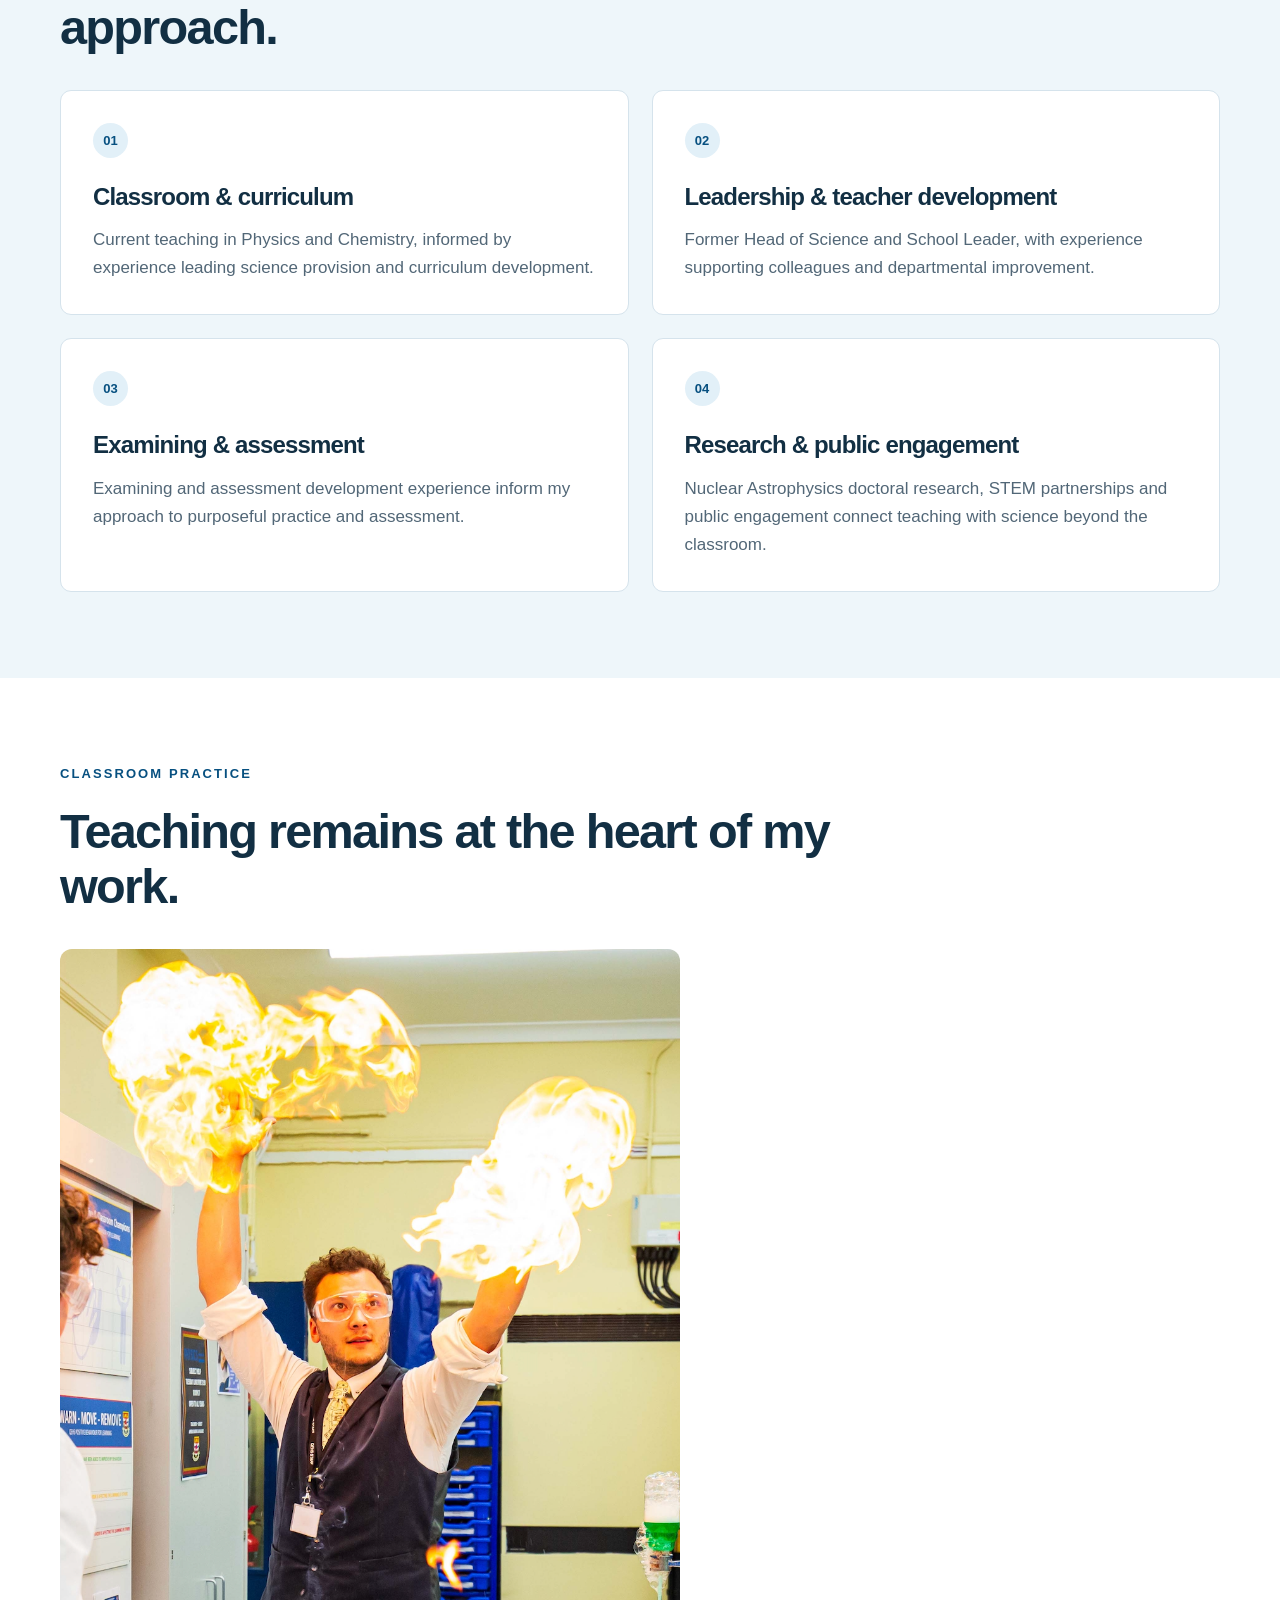
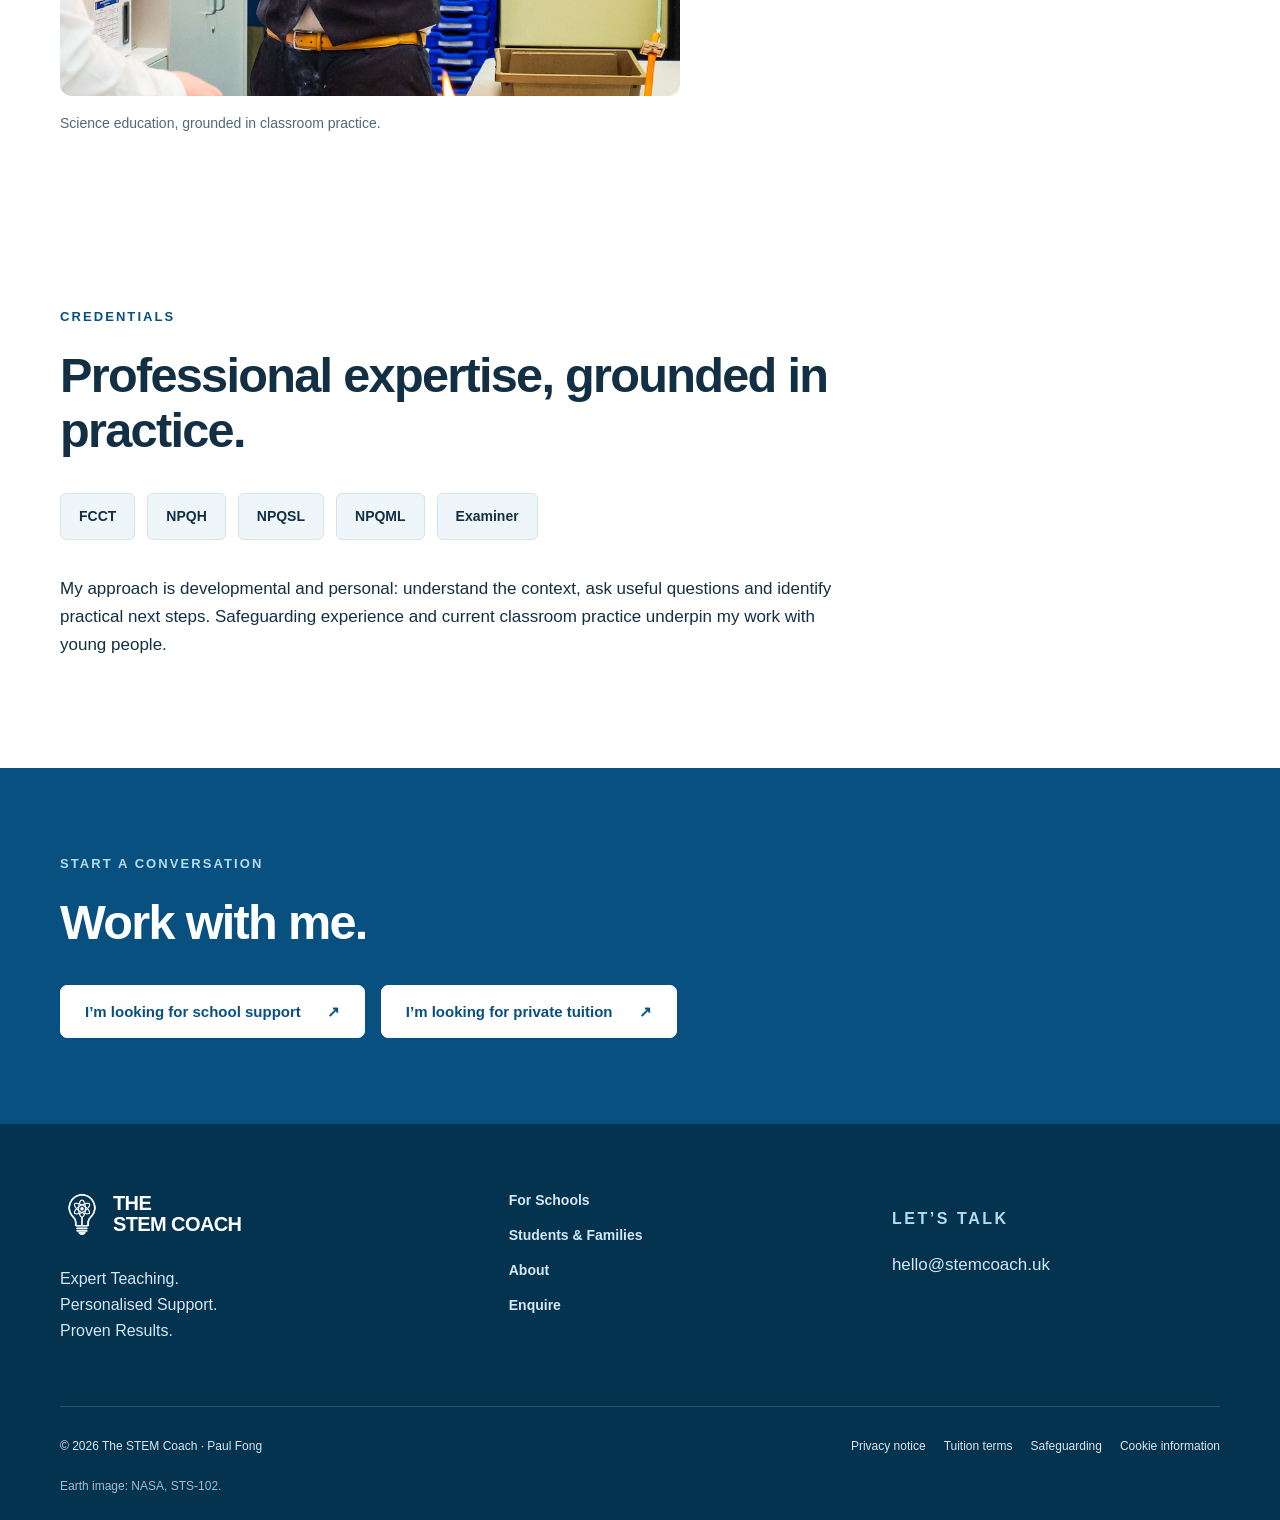
==== commit b971240f: "Add files via upload" ====
--- a/index.html
+++ b/index.html
@@ -1 +1 @@
-<!doctype html><html lang="en-GB"><head><meta charset="UTF-8"><meta name="viewport" content="width=device-width,initial-scale=1"><title>Specialist science education | The STEM Coach</title><meta name="description" content="Independent science consultancy for schools and specialist online Physics and Science tuition."><meta property="og:title" content="Specialist science education | The STEM Coach"><meta property="og:description" content="Independent science consultancy for schools and specialist online Physics and Science tuition."><meta property="og:type" content="website"><meta property="og:locale" content="en_GB"><link rel="icon" href="/favicon.svg" type="image/svg+xml"><link rel="stylesheet" href="/style.css?v=20261004-1436"><script defer src="/app.js"></script></head><body><a class="skip" href="#main">Skip to content</a><header><div class="wrap nav-wrap"><a class="brand" href="/" aria-label="The STEM Coach home"><img class="brand-mark" src="/stem-coach-logo.png" alt="" width="44" height="60"><span>THE<br>STEM COACH</span></a><button class="menu-toggle" aria-label="Open navigation" aria-expanded="false" aria-controls="main-nav">Menu <span>☰</span></button><nav id="main-nav" aria-label="Main navigation"><a href="/schools" class=" " >For Schools</a><a href="/tuition" class=" " >Students & Families</a><a href="/about" class=" " >About</a><a href="/enquire" class=" nav-cta" >Enquire</a></nav></div></header><main id="main"><section class="hero earth"><div class="wrap"><p class="eyebrow">THE STEM COACH</p><h1>Specialist science<br>education.</h1><p class="lede">Supporting schools to strengthen science provision.<br>Helping students achieve their potential.</p><div class="actions"><a class="button light" href="/schools">For Schools <span aria-hidden="true">↗</span></a><a class="button light" href="/tuition">Students & Families <span aria-hidden="true">↗</span></a></div><p class=credentials>Paul Fong · FCCT · NPQH · Practising Teacher · Examiner</p></div></section><section class="section "><div class="wrap"><p class="eyebrow">TWO JOURNEYS. ONE SPECIALIST.</p><h2>Expert teaching. Personalised support.</h2><div class="routes"><article class="route"><p class="eyebrow">FOR SCHOOLS</p><h3>Strengthen your<br>science provision.</h3><p>Independent, developmental support for science departments, grounded in classroom teaching, school leadership, curriculum and assessment.</p><a class="button " href="/schools">Explore support for schools <span aria-hidden="true">↗</span></a></article><article class="route"><p class="eyebrow">STUDENTS & FAMILIES</p><h3>Tuition built around<br>one student.</h3><p>Specialist one-to-one tuition that identifies misconceptions, strengthens understanding and develops confidence.</p><a class="button " href="/tuition">Explore private tuition <span aria-hidden="true">↗</span></a></article></div></div></section><section class="section pale"><div class="wrap"><p class="eyebrow">SCIENCE CURRICULUM & ASSESSMENT REVIEW</p><h2>A fresh perspective on your science department.</h2><div class="split"><p class="large">A full-day developmental review of curriculum, assessment and teaching, followed by clear priorities and practical recommendations.</p><div class="price-panel"><p class="price">£595</p><p>Full day · All inclusive</p><a class="button " href="/schools#review">Discover the Review <span aria-hidden="true">↗</span></a></div></div></div></section><section class="section "><div class="wrap"><p class="eyebrow">PRIVATE TUITION</p><h2>Not just an extra lesson.</h2><div class="split"><div><p class="large">Another lesson only helps if it addresses the underlying difficulty.</p><p>I look for the barrier, then adapt the teaching: a misconception, missing prior knowledge, mathematical skills or confidence.</p><a class="button " href="/tuition#how-it-works">How my tuition works <span aria-hidden="true">↗</span></a></div><blockquote>One student.<br>One teacher.<br>Every explanation adapted.</blockquote></div></div></section><section class="section "><div class="wrap"><p class="eyebrow">YOUR SCIENCE SPECIALIST</p><h2>Experience from every side of science education.</h2><div class="bio"><figure class="portrait teaching-photo"><img src="/paul-teaching.jpg" alt="Paul Fong teaching a chemistry practical, pouring a blue solution into a test tube." width="1920" height="1280" loading="lazy"></figure><div><p class="large">I’m Paul Fong, a practising teacher who enjoys helping people make sense of science. I work with students to find where understanding breaks down, and with schools to explore how science teaching can work better.</p><div class="credentials-grid"><div><h3>Classroom</h3><p>Practising Physics & Chemistry teacher</p></div><div><h3>Leadership</h3><p>Former Head of Science and School Leader</p></div><div><h3>Assessment</h3><p>Examiner and assessment development</p></div><div><h3>Professional</h3><p>FCCT · NPQH</p></div><div><h3>Academic</h3><p>Doctoral research in Nuclear Astrophysics</p></div></div><a class="button " href="/about">About Paul <span aria-hidden="true">↗</span></a></div></div></div></section><section class="section pale"><div class="wrap"><p class="eyebrow">PARENT RECOMMENDATIONS</p><h2>What parents say.</h2><div class="grid testimonials"><figure class="card testimonial"><span class="quote-mark" aria-hidden="true">“</span><blockquote>Paul tutored my son in Physics A-levels and presented sessions in a well-structured, personally-tailored manner, giving my son confidence in this challenging subject.</blockquote><figcaption><strong>A Level Physics parent</strong><small>Facebook recommendation · excerpt</small></figcaption></figure><figure class="card testimonial"><span class="quote-mark" aria-hidden="true">“</span><blockquote>His explanations were clear and she felt prepared and confident for her exam, passing with flying colours!</blockquote><figcaption><strong>GCSE Physics parent</strong><small>Facebook recommendation · excerpt</small></figcaption></figure><figure class="card testimonial"><span class="quote-mark" aria-hidden="true">“</span><blockquote>He has generated a real interest and understanding of the subject and we saw a significant grade increase in his mock exam in January.</blockquote><figcaption><strong>GCSE Chemistry parent</strong><small>Facebook recommendation · excerpt</small></figcaption></figure></div></div></section><section class="section blue"><div class="wrap"><p class="eyebrow">START A CONVERSATION</p><h2>How can I help?</h2><div class="actions"><a class="button light" href="/enquire?type=school">I’m looking for school support <span aria-hidden="true">↗</span></a><a class="button light" href="/enquire?type=tuition">I’m looking for private tuition <span aria-hidden="true">↗</span></a></div></div></section></main><footer><div class="wrap"><div class="footer-top"><div><a class="brand" href="/" aria-label="The STEM Coach home"><img class="brand-mark" src="/stem-coach-logo.png" alt="" width="44" height="60"><span>THE<br>STEM COACH</span></a><p>Expert Teaching.<br>Personalised Support.<br>Proven Results.</p></div><nav aria-label="Footer navigation"><a href="/schools">For Schools</a><a href="/tuition">Students & Families</a><a href="/about">About</a><a href="/enquire">Enquire</a></nav><div><p class="eyebrow">LET’S TALK</p><a href="mailto:hello@stemcoach.uk">hello@stemcoach.uk</a></div></div><div class="footer-bottom"><span>© 2026 The STEM Coach · Paul Fong</span><div><a href="/privacy">Privacy notice</a><a href="/terms">Tuition terms</a><a href="/safeguarding">Safeguarding</a><a href="/cookies">Cookie information</a></div></div><p class="image-credit">Earth image: NASA, STS-102.</p></div></footer></body></html>+<!doctype html><html lang="en-GB"><head><meta charset="UTF-8"><meta name="viewport" content="width=device-width,initial-scale=1"><title>About Paul Fong | The STEM Coach</title><meta name="description" content="Meet Paul Fong: Physics and Chemistry teacher, former school leader, examiner, NPQH, FCCT and Nuclear Astrophysics doctoral researcher."><meta property="og:title" content="About Paul Fong | The STEM Coach"><meta property="og:description" content="Meet Paul Fong: Physics and Chemistry teacher, former school leader, examiner, NPQH, FCCT and Nuclear Astrophysics doctoral researcher."><meta property="og:type" content="website"><meta property="og:locale" content="en_GB"><link rel="icon" href="/favicon.svg" type="image/svg+xml"><link rel="stylesheet" href="/style.css?v=20261004-1436"><script defer src="/app.js"></script></head><body><a class="skip" href="#main">Skip to content</a><header><div class="wrap nav-wrap"><a class="brand" href="/" aria-label="The STEM Coach home"><img class="brand-mark" src="/stem-coach-logo.png" alt="" width="44" height="60"><span>THE<br>STEM COACH</span></a><button class="menu-toggle" aria-label="Open navigation" aria-expanded="false" aria-controls="main-nav">Menu <span>☰</span></button><nav id="main-nav" aria-label="Main navigation"><a href="/schools" class=" " >For Schools</a><a href="/tuition" class=" " >Students & Families</a><a href="/about" class="active " aria-current=page>About</a><a href="/enquire" class=" nav-cta" >Enquire</a></nav></div></header><main id="main"><section class="hero inner"><div class="wrap"><p class="eyebrow">ABOUT PAUL</p><h1>Science education from<br>more than one perspective.</h1><p class="lede">Classroom teaching. School leadership. Assessment. Research. A personal practice informed by each.</p><div class="actions"></div></div></section><section class="section "><div class="wrap"><p class="eyebrow">PAUL FONG</p><h2>The person behind The STEM Coach.</h2><div class="bio"><figure class="portrait teaching-photo"><img src="/paul-teaching.jpg" alt="Paul Fong teaching a chemistry practical, pouring a blue solution into a test tube." width="1920" height="1280" loading="lazy"></figure><div><p class="large">Paul is an experienced secondary science teacher with eight years of experience as a Head of Science and senior school leader. He currently teaches Physics and Chemistry across secondary and post-16 education.</p><p>His wider professional experience includes external examining, curriculum and assessment development, teacher development and digital strategy. He is also undertaking doctoral research in Nuclear Astrophysics.</p><p>Remaining an active classroom teacher is fundamental to The STEM Coach approach. Whether working with a school, teacher or individual student, his support remains closely connected to the realities of teaching, learning and assessment.</p></div></div></div></section><section class="section pale"><div class="wrap"><p class="eyebrow">EXPERIENCE</p><h2>Different perspectives. One coherent approach.</h2><div class="grid "><article class="card"><span class="number">01</span><h3>Classroom & curriculum</h3><p>Current teaching in Physics and Chemistry, informed by experience leading science provision and curriculum development.</p></article><article class="card"><span class="number">02</span><h3>Leadership & teacher development</h3><p>Former Head of Science and School Leader, with experience supporting colleagues and departmental improvement.</p></article><article class="card"><span class="number">03</span><h3>Examining & assessment</h3><p>Examining and assessment development experience inform my approach to purposeful practice and assessment.</p></article><article class="card"><span class="number">04</span><h3>Research & public engagement</h3><p>Nuclear Astrophysics doctoral research, STEM partnerships and public engagement connect teaching with science beyond the classroom.</p></article></div></div></section><section class="section "><div class="wrap"><p class="eyebrow">CLASSROOM PRACTICE</p><h2>Teaching remains at the heart of my work.</h2><figure class="demonstration-photo"><img src="/paul-demonstration.png" alt="Paul Fong wearing safety goggles while leading a classroom flame demonstration." width="980" height="1180" loading="lazy"><figcaption>Science education, grounded in classroom practice.</figcaption></figure></div></section><section class="section "><div class="wrap"><p class="eyebrow">CREDENTIALS</p><h2>Professional expertise, grounded in practice.</h2><div class="credential-strip"><span>FCCT</span><span>NPQH</span><span>NPQSL</span><span>NPQML</span><span>Examiner</span></div><p class="narrow">My approach is developmental and personal: understand the context, ask useful questions and identify practical next steps. Safeguarding experience and current classroom practice underpin my work with young people.</p></div></section><section class="section blue"><div class="wrap"><p class="eyebrow">START A CONVERSATION</p><h2>Work with me.</h2><div class="actions"><a class="button light" href="/enquire?type=school">I’m looking for school support <span aria-hidden="true">↗</span></a><a class="button light" href="/enquire?type=tuition">I’m looking for private tuition <span aria-hidden="true">↗</span></a></div></div></section></main><footer><div class="wrap"><div class="footer-top"><div><a class="brand" href="/" aria-label="The STEM Coach home"><img class="brand-mark" src="/stem-coach-logo.png" alt="" width="44" height="60"><span>THE<br>STEM COACH</span></a><p>Expert Teaching.<br>Personalised Support.<br>Proven Results.</p></div><nav aria-label="Footer navigation"><a href="/schools">For Schools</a><a href="/tuition">Students & Families</a><a href="/about">About</a><a href="/enquire">Enquire</a></nav><div><p class="eyebrow">LET’S TALK</p><a href="mailto:hello@stemcoach.uk">hello@stemcoach.uk</a></div></div><div class="footer-bottom"><span>© 2026 The STEM Coach · Paul Fong</span><div><a href="/privacy">Privacy notice</a><a href="/terms">Tuition terms</a><a href="/safeguarding">Safeguarding</a><a href="/cookies">Cookie information</a></div></div><p class="image-credit">Earth image: NASA, STS-102.</p></div></footer></body></html>
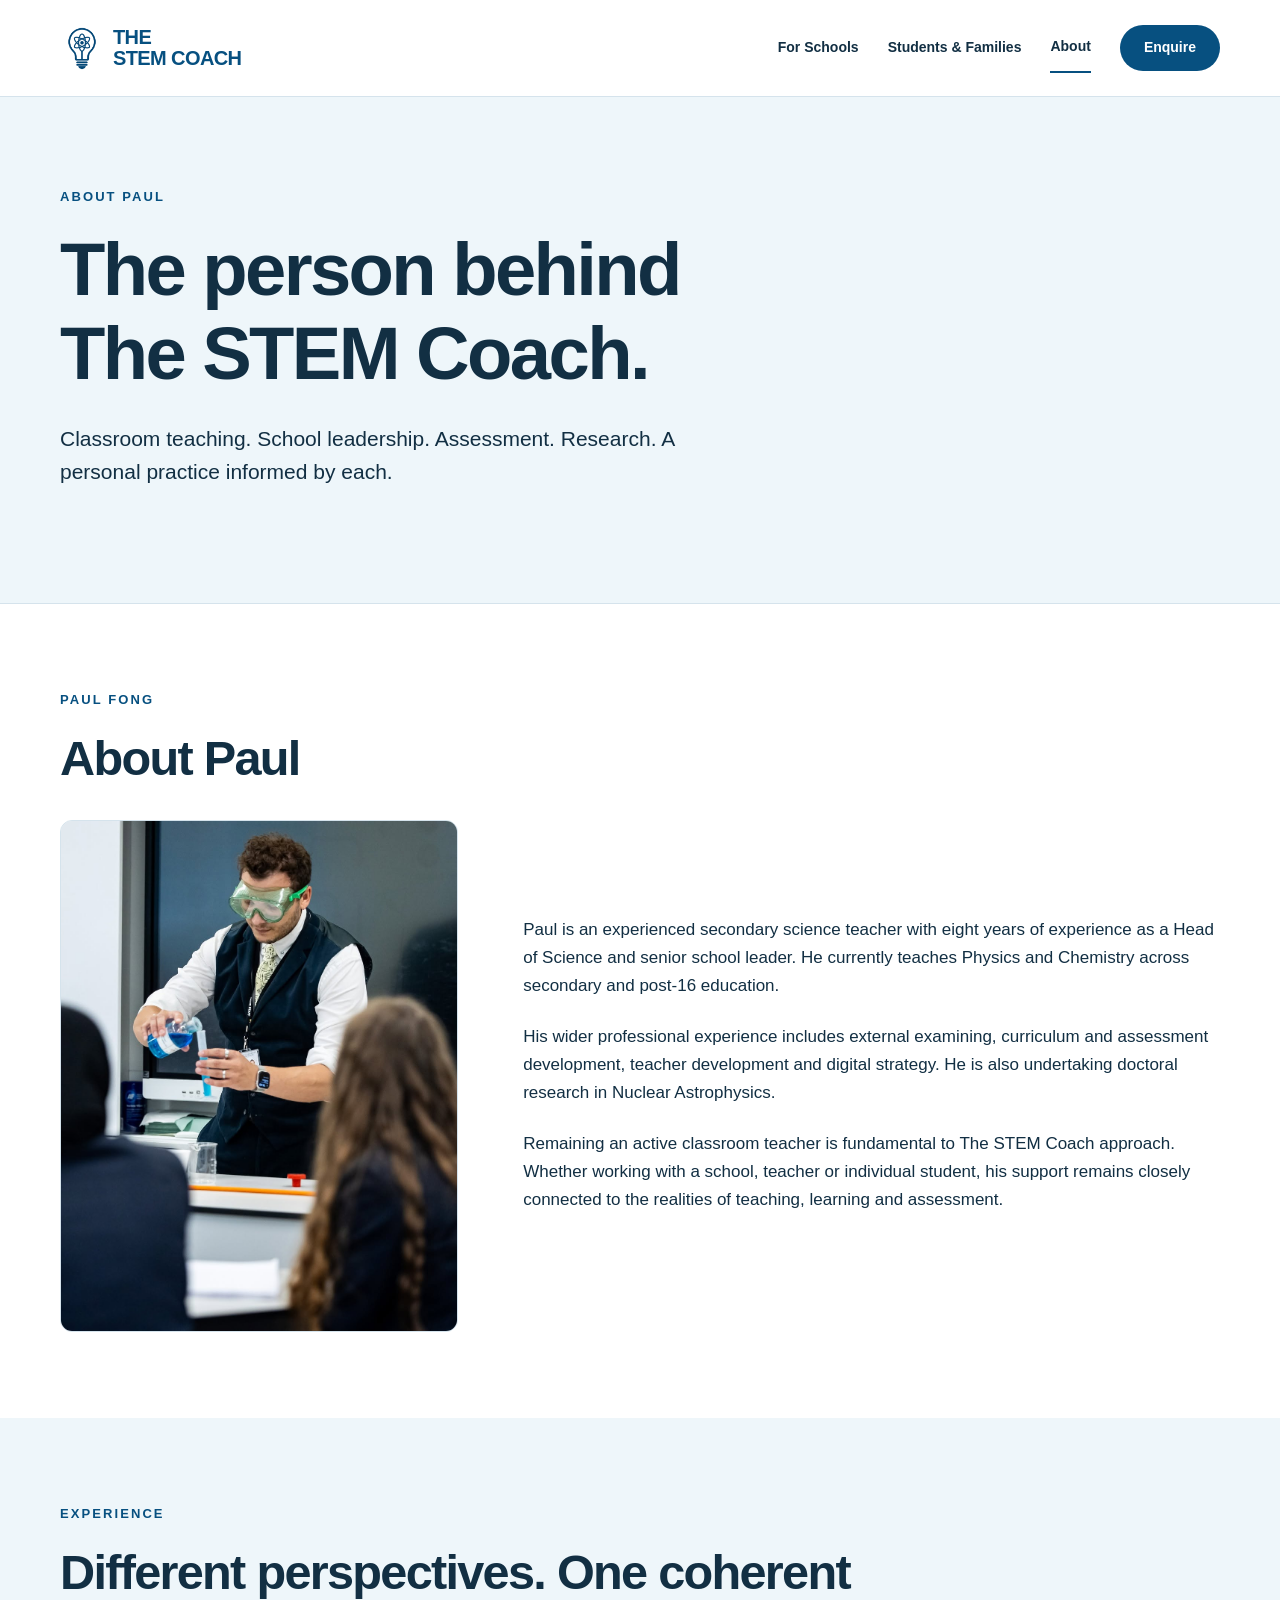
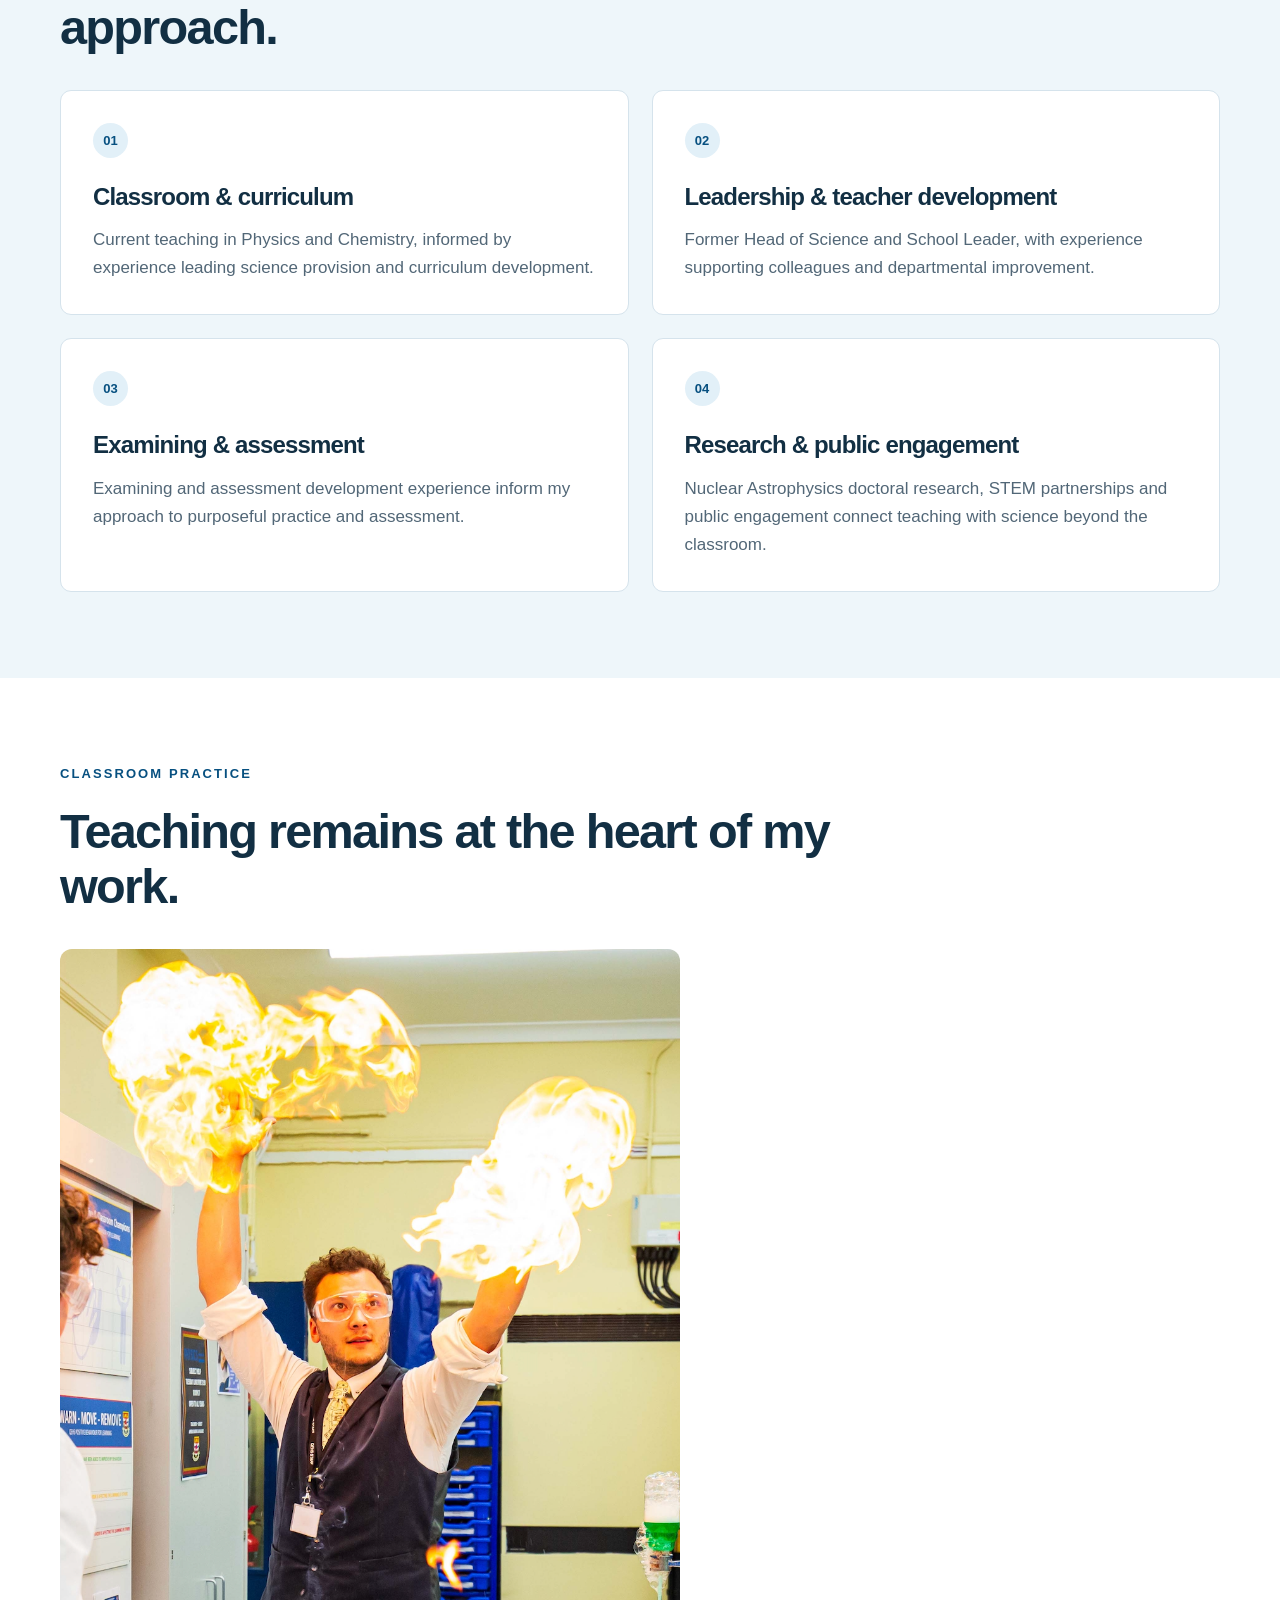
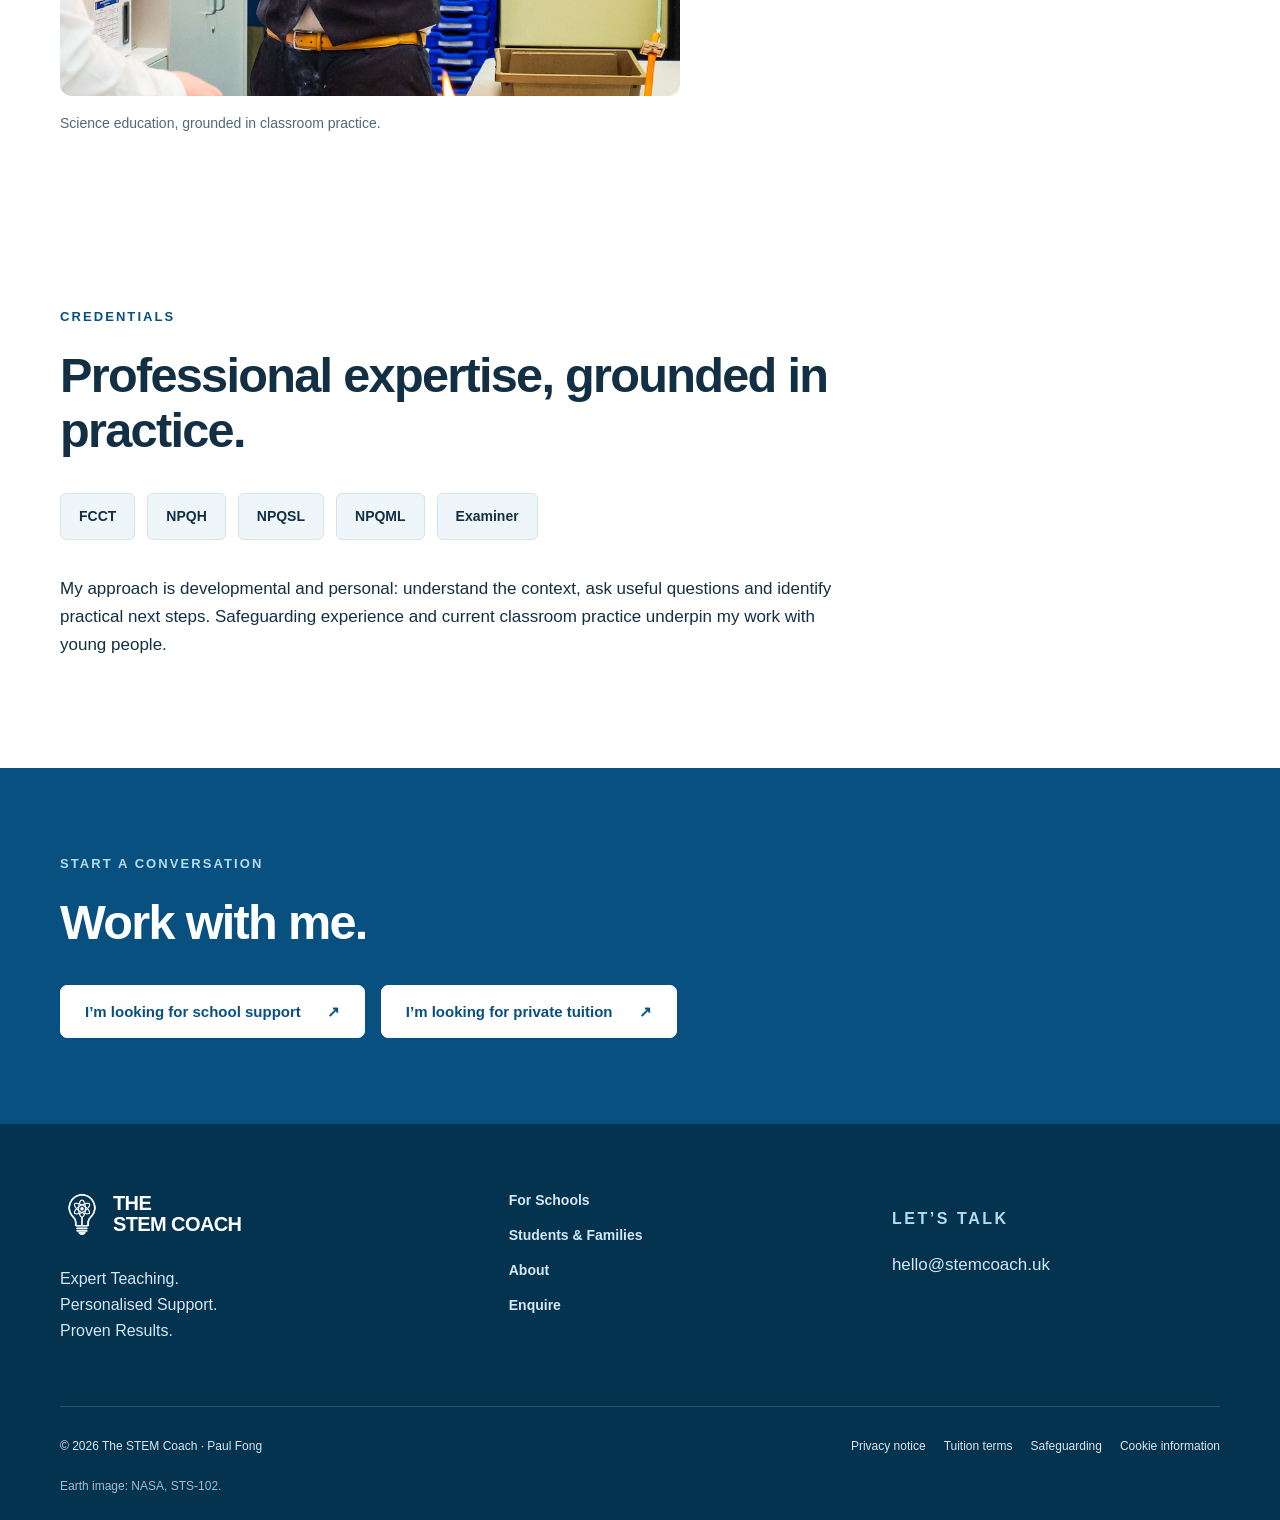
==== commit 20db644d: "Add files via upload" ====
--- a/index.html
+++ b/index.html
@@ -1 +1 @@
-<!doctype html><html lang="en-GB"><head><meta charset="UTF-8"><meta name="viewport" content="width=device-width,initial-scale=1"><title>About Paul Fong | The STEM Coach</title><meta name="description" content="Meet Paul Fong: Physics and Chemistry teacher, former school leader, examiner, NPQH, FCCT and Nuclear Astrophysics doctoral researcher."><meta property="og:title" content="About Paul Fong | The STEM Coach"><meta property="og:description" content="Meet Paul Fong: Physics and Chemistry teacher, former school leader, examiner, NPQH, FCCT and Nuclear Astrophysics doctoral researcher."><meta property="og:type" content="website"><meta property="og:locale" content="en_GB"><link rel="icon" href="/favicon.svg" type="image/svg+xml"><link rel="stylesheet" href="/style.css?v=20261004-1436"><script defer src="/app.js"></script></head><body><a class="skip" href="#main">Skip to content</a><header><div class="wrap nav-wrap"><a class="brand" href="/" aria-label="The STEM Coach home"><img class="brand-mark" src="/stem-coach-logo.png" alt="" width="44" height="60"><span>THE<br>STEM COACH</span></a><button class="menu-toggle" aria-label="Open navigation" aria-expanded="false" aria-controls="main-nav">Menu <span>☰</span></button><nav id="main-nav" aria-label="Main navigation"><a href="/schools" class=" " >For Schools</a><a href="/tuition" class=" " >Students & Families</a><a href="/about" class="active " aria-current=page>About</a><a href="/enquire" class=" nav-cta" >Enquire</a></nav></div></header><main id="main"><section class="hero inner"><div class="wrap"><p class="eyebrow">ABOUT PAUL</p><h1>Science education from<br>more than one perspective.</h1><p class="lede">Classroom teaching. School leadership. Assessment. Research. A personal practice informed by each.</p><div class="actions"></div></div></section><section class="section "><div class="wrap"><p class="eyebrow">PAUL FONG</p><h2>The person behind The STEM Coach.</h2><div class="bio"><figure class="portrait teaching-photo"><img src="/paul-teaching.jpg" alt="Paul Fong teaching a chemistry practical, pouring a blue solution into a test tube." width="1920" height="1280" loading="lazy"></figure><div><p class="large">Paul is an experienced secondary science teacher with eight years of experience as a Head of Science and senior school leader. He currently teaches Physics and Chemistry across secondary and post-16 education.</p><p>His wider professional experience includes external examining, curriculum and assessment development, teacher development and digital strategy. He is also undertaking doctoral research in Nuclear Astrophysics.</p><p>Remaining an active classroom teacher is fundamental to The STEM Coach approach. Whether working with a school, teacher or individual student, his support remains closely connected to the realities of teaching, learning and assessment.</p></div></div></div></section><section class="section pale"><div class="wrap"><p class="eyebrow">EXPERIENCE</p><h2>Different perspectives. One coherent approach.</h2><div class="grid "><article class="card"><span class="number">01</span><h3>Classroom & curriculum</h3><p>Current teaching in Physics and Chemistry, informed by experience leading science provision and curriculum development.</p></article><article class="card"><span class="number">02</span><h3>Leadership & teacher development</h3><p>Former Head of Science and School Leader, with experience supporting colleagues and departmental improvement.</p></article><article class="card"><span class="number">03</span><h3>Examining & assessment</h3><p>Examining and assessment development experience inform my approach to purposeful practice and assessment.</p></article><article class="card"><span class="number">04</span><h3>Research & public engagement</h3><p>Nuclear Astrophysics doctoral research, STEM partnerships and public engagement connect teaching with science beyond the classroom.</p></article></div></div></section><section class="section "><div class="wrap"><p class="eyebrow">CLASSROOM PRACTICE</p><h2>Teaching remains at the heart of my work.</h2><figure class="demonstration-photo"><img src="/paul-demonstration.png" alt="Paul Fong wearing safety goggles while leading a classroom flame demonstration." width="980" height="1180" loading="lazy"><figcaption>Science education, grounded in classroom practice.</figcaption></figure></div></section><section class="section "><div class="wrap"><p class="eyebrow">CREDENTIALS</p><h2>Professional expertise, grounded in practice.</h2><div class="credential-strip"><span>FCCT</span><span>NPQH</span><span>NPQSL</span><span>NPQML</span><span>Examiner</span></div><p class="narrow">My approach is developmental and personal: understand the context, ask useful questions and identify practical next steps. Safeguarding experience and current classroom practice underpin my work with young people.</p></div></section><section class="section blue"><div class="wrap"><p class="eyebrow">START A CONVERSATION</p><h2>Work with me.</h2><div class="actions"><a class="button light" href="/enquire?type=school">I’m looking for school support <span aria-hidden="true">↗</span></a><a class="button light" href="/enquire?type=tuition">I’m looking for private tuition <span aria-hidden="true">↗</span></a></div></div></section></main><footer><div class="wrap"><div class="footer-top"><div><a class="brand" href="/" aria-label="The STEM Coach home"><img class="brand-mark" src="/stem-coach-logo.png" alt="" width="44" height="60"><span>THE<br>STEM COACH</span></a><p>Expert Teaching.<br>Personalised Support.<br>Proven Results.</p></div><nav aria-label="Footer navigation"><a href="/schools">For Schools</a><a href="/tuition">Students & Families</a><a href="/about">About</a><a href="/enquire">Enquire</a></nav><div><p class="eyebrow">LET’S TALK</p><a href="mailto:hello@stemcoach.uk">hello@stemcoach.uk</a></div></div><div class="footer-bottom"><span>© 2026 The STEM Coach · Paul Fong</span><div><a href="/privacy">Privacy notice</a><a href="/terms">Tuition terms</a><a href="/safeguarding">Safeguarding</a><a href="/cookies">Cookie information</a></div></div><p class="image-credit">Earth image: NASA, STS-102.</p></div></footer></body></html>+<!doctype html><html lang="en-GB"><head><meta charset="UTF-8"><meta name="viewport" content="width=device-width,initial-scale=1"><title>About Paul Fong | The STEM Coach</title><meta name="description" content="Meet Paul Fong: Physics and Chemistry teacher, former school leader, examiner, NPQH, FCCT and Nuclear Astrophysics doctoral researcher."><meta property="og:title" content="About Paul Fong | The STEM Coach"><meta property="og:description" content="Meet Paul Fong: Physics and Chemistry teacher, former school leader, examiner, NPQH, FCCT and Nuclear Astrophysics doctoral researcher."><meta property="og:type" content="website"><meta property="og:locale" content="en_GB"><link rel="icon" href="/favicon.svg" type="image/svg+xml"><link rel="stylesheet" href="/style.css?v=20261004-1436"><script defer src="/app.js"></script></head><body><a class="skip" href="#main">Skip to content</a><header><div class="wrap nav-wrap"><a class="brand" href="/" aria-label="The STEM Coach home"><img class="brand-mark" src="/stem-coach-logo.png" alt="" width="44" height="60"><span>THE<br>STEM COACH</span></a><button class="menu-toggle" aria-label="Open navigation" aria-expanded="false" aria-controls="main-nav">Menu <span>☰</span></button><nav id="main-nav" aria-label="Main navigation"><a href="/schools" class=" " >For Schools</a><a href="/tuition" class=" " >Students & Families</a><a href="/about" class="active " aria-current=page>About</a><a href="/enquire" class=" nav-cta" >Enquire</a></nav></div></header><main id="main"><section class="hero inner"><div class="wrap"><p class="eyebrow">ABOUT PAUL</p><h1>The person behind<br>The STEM Coach.</h1><p class="lede">Classroom teaching. School leadership. Assessment. Research. A personal practice informed by each.</p><div class="actions"></div></div></section><section class="section "><div class="wrap"><p class="eyebrow">PAUL FONG</p><h2>About Paul</h2><div class="bio"><figure class="portrait teaching-photo"><img src="/paul-teaching.jpg" alt="Paul Fong teaching a chemistry practical, pouring a blue solution into a test tube." width="1920" height="1280" loading="lazy"></figure><div><p>Paul is an experienced secondary science teacher with eight years of experience as a Head of Science and senior school leader. He currently teaches Physics and Chemistry across secondary and post-16 education.</p><p>His wider professional experience includes external examining, curriculum and assessment development, teacher development and digital strategy. He is also undertaking doctoral research in Nuclear Astrophysics.</p><p>Remaining an active classroom teacher is fundamental to The STEM Coach approach. Whether working with a school, teacher or individual student, his support remains closely connected to the realities of teaching, learning and assessment.</p></div></div></div></section><section class="section pale"><div class="wrap"><p class="eyebrow">EXPERIENCE</p><h2>Different perspectives. One coherent approach.</h2><div class="grid "><article class="card"><span class="number">01</span><h3>Classroom & curriculum</h3><p>Current teaching in Physics and Chemistry, informed by experience leading science provision and curriculum development.</p></article><article class="card"><span class="number">02</span><h3>Leadership & teacher development</h3><p>Former Head of Science and School Leader, with experience supporting colleagues and departmental improvement.</p></article><article class="card"><span class="number">03</span><h3>Examining & assessment</h3><p>Examining and assessment development experience inform my approach to purposeful practice and assessment.</p></article><article class="card"><span class="number">04</span><h3>Research & public engagement</h3><p>Nuclear Astrophysics doctoral research, STEM partnerships and public engagement connect teaching with science beyond the classroom.</p></article></div></div></section><section class="section "><div class="wrap"><p class="eyebrow">CLASSROOM PRACTICE</p><h2>Teaching remains at the heart of my work.</h2><figure class="demonstration-photo"><img src="/paul-demonstration.png" alt="Paul Fong wearing safety goggles while leading a classroom flame demonstration." width="980" height="1180" loading="lazy"><figcaption>Science education, grounded in classroom practice.</figcaption></figure></div></section><section class="section "><div class="wrap"><p class="eyebrow">CREDENTIALS</p><h2>Professional expertise, grounded in practice.</h2><div class="credential-strip"><span>FCCT</span><span>NPQH</span><span>NPQSL</span><span>NPQML</span><span>Examiner</span></div><p class="narrow">My approach is developmental and personal: understand the context, ask useful questions and identify practical next steps. Safeguarding experience and current classroom practice underpin my work with young people.</p></div></section><section class="section blue"><div class="wrap"><p class="eyebrow">START A CONVERSATION</p><h2>Work with me.</h2><div class="actions"><a class="button light" href="/enquire?type=school">I’m looking for school support <span aria-hidden="true">↗</span></a><a class="button light" href="/enquire?type=tuition">I’m looking for private tuition <span aria-hidden="true">↗</span></a></div></div></section></main><footer><div class="wrap"><div class="footer-top"><div><a class="brand" href="/" aria-label="The STEM Coach home"><img class="brand-mark" src="/stem-coach-logo.png" alt="" width="44" height="60"><span>THE<br>STEM COACH</span></a><p>Expert Teaching.<br>Personalised Support.<br>Proven Results.</p></div><nav aria-label="Footer navigation"><a href="/schools">For Schools</a><a href="/tuition">Students & Families</a><a href="/about">About</a><a href="/enquire">Enquire</a></nav><div><p class="eyebrow">LET’S TALK</p><a href="mailto:hello@stemcoach.uk">hello@stemcoach.uk</a></div></div><div class="footer-bottom"><span>© 2026 The STEM Coach · Paul Fong</span><div><a href="/privacy">Privacy notice</a><a href="/terms">Tuition terms</a><a href="/safeguarding">Safeguarding</a><a href="/cookies">Cookie information</a></div></div><p class="image-credit">Earth image: NASA, STS-102.</p></div></footer></body></html>
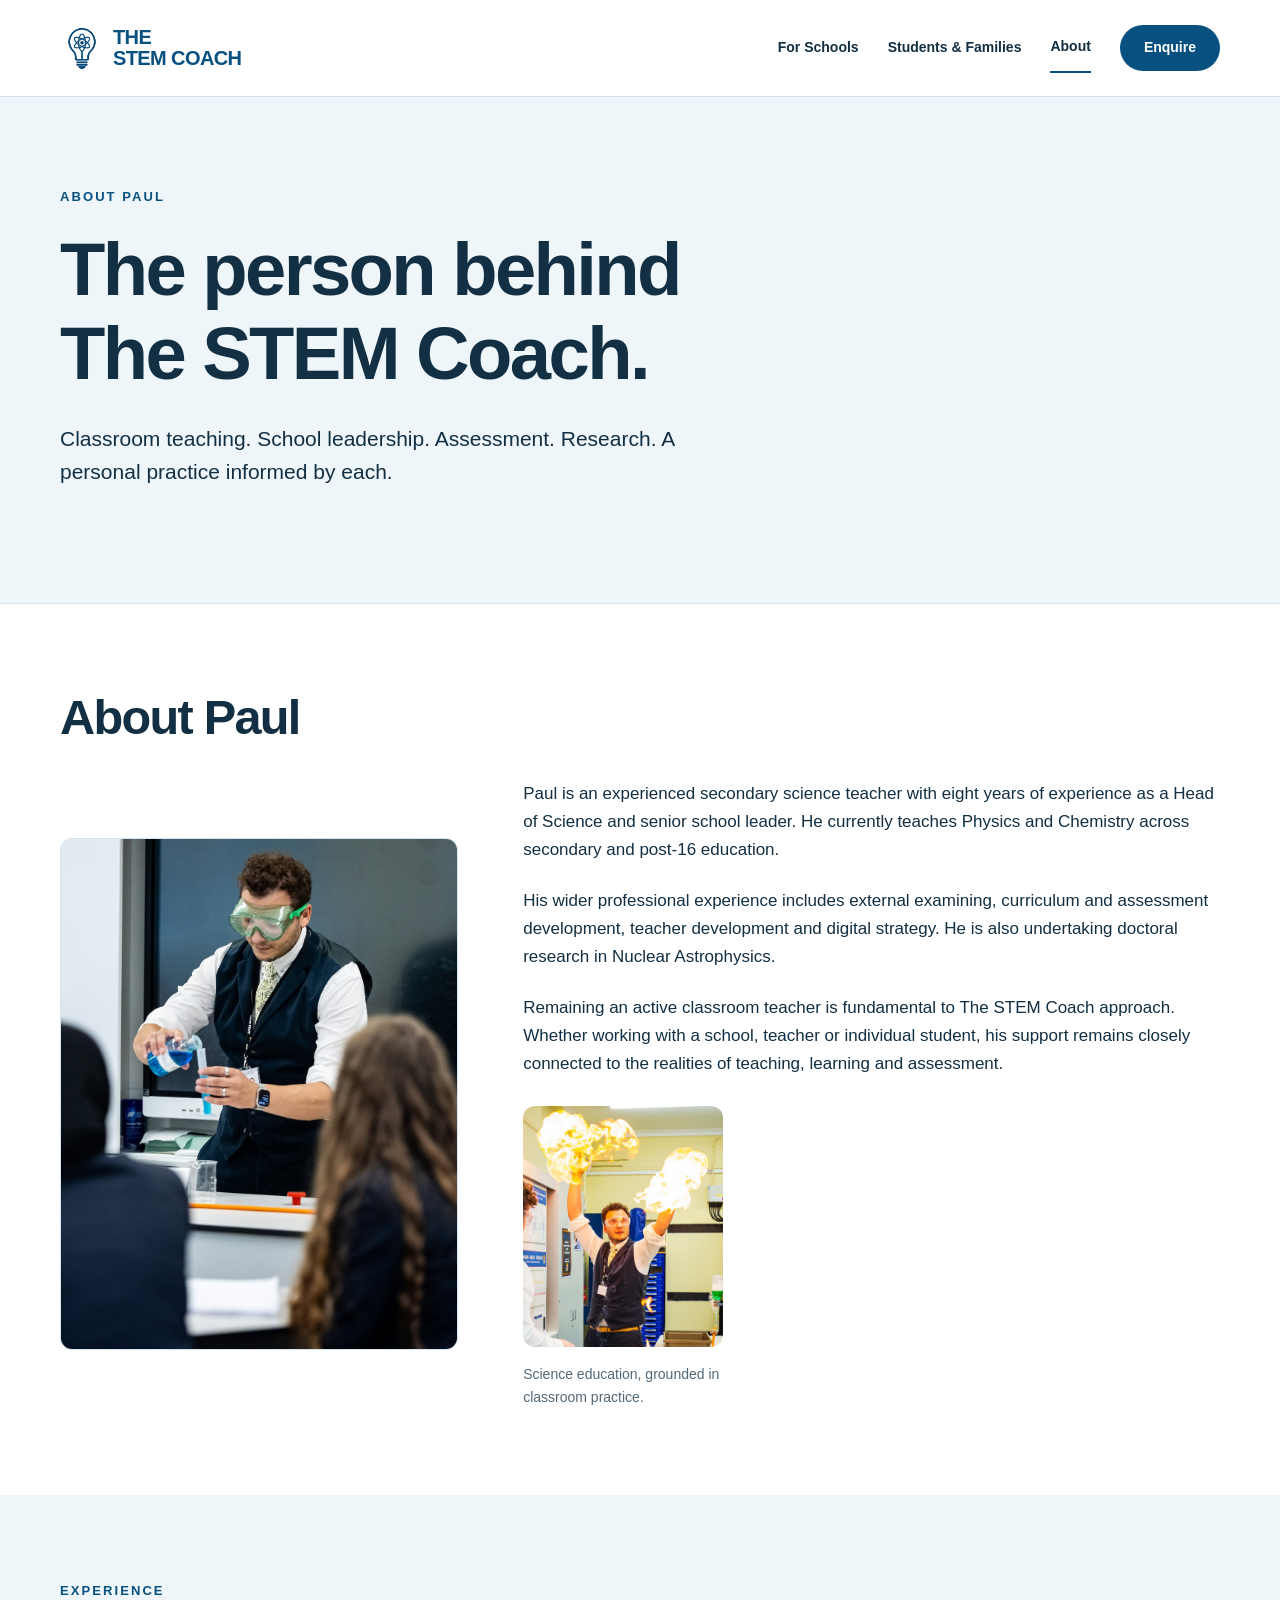
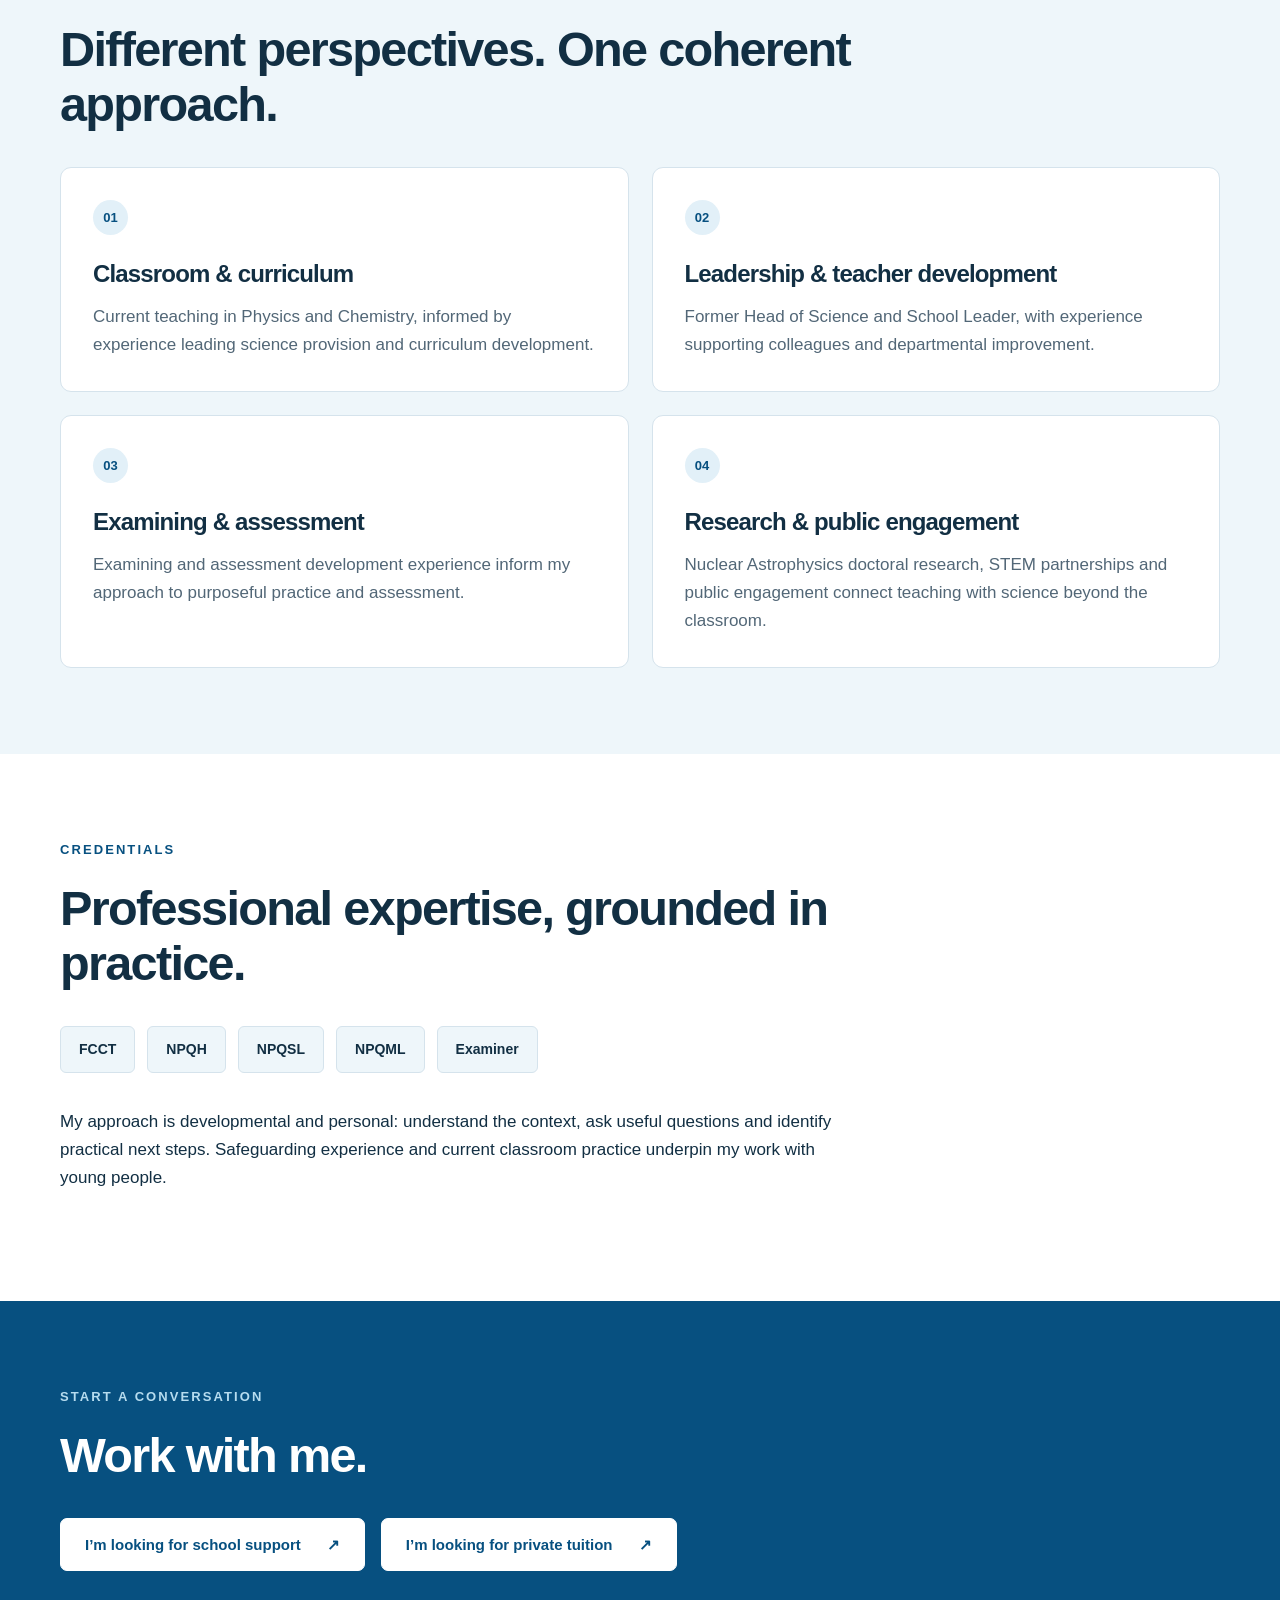
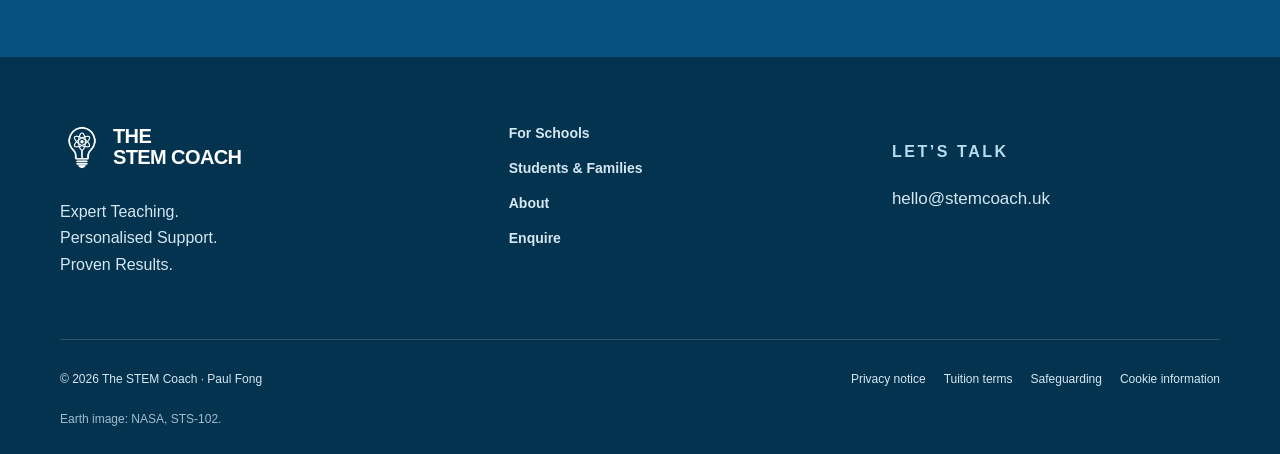
==== commit fbcbc0aa: "Add files via upload" ====
--- a/index.html
+++ b/index.html
@@ -1 +1 @@
-<!doctype html><html lang="en-GB"><head><meta charset="UTF-8"><meta name="viewport" content="width=device-width,initial-scale=1"><title>About Paul Fong | The STEM Coach</title><meta name="description" content="Meet Paul Fong: Physics and Chemistry teacher, former school leader, examiner, NPQH, FCCT and Nuclear Astrophysics doctoral researcher."><meta property="og:title" content="About Paul Fong | The STEM Coach"><meta property="og:description" content="Meet Paul Fong: Physics and Chemistry teacher, former school leader, examiner, NPQH, FCCT and Nuclear Astrophysics doctoral researcher."><meta property="og:type" content="website"><meta property="og:locale" content="en_GB"><link rel="icon" href="/favicon.svg" type="image/svg+xml"><link rel="stylesheet" href="/style.css?v=20261004-1436"><script defer src="/app.js"></script></head><body><a class="skip" href="#main">Skip to content</a><header><div class="wrap nav-wrap"><a class="brand" href="/" aria-label="The STEM Coach home"><img class="brand-mark" src="/stem-coach-logo.png" alt="" width="44" height="60"><span>THE<br>STEM COACH</span></a><button class="menu-toggle" aria-label="Open navigation" aria-expanded="false" aria-controls="main-nav">Menu <span>☰</span></button><nav id="main-nav" aria-label="Main navigation"><a href="/schools" class=" " >For Schools</a><a href="/tuition" class=" " >Students & Families</a><a href="/about" class="active " aria-current=page>About</a><a href="/enquire" class=" nav-cta" >Enquire</a></nav></div></header><main id="main"><section class="hero inner"><div class="wrap"><p class="eyebrow">ABOUT PAUL</p><h1>The person behind<br>The STEM Coach.</h1><p class="lede">Classroom teaching. School leadership. Assessment. Research. A personal practice informed by each.</p><div class="actions"></div></div></section><section class="section "><div class="wrap"><p class="eyebrow">PAUL FONG</p><h2>About Paul</h2><div class="bio"><figure class="portrait teaching-photo"><img src="/paul-teaching.jpg" alt="Paul Fong teaching a chemistry practical, pouring a blue solution into a test tube." width="1920" height="1280" loading="lazy"></figure><div><p>Paul is an experienced secondary science teacher with eight years of experience as a Head of Science and senior school leader. He currently teaches Physics and Chemistry across secondary and post-16 education.</p><p>His wider professional experience includes external examining, curriculum and assessment development, teacher development and digital strategy. He is also undertaking doctoral research in Nuclear Astrophysics.</p><p>Remaining an active classroom teacher is fundamental to The STEM Coach approach. Whether working with a school, teacher or individual student, his support remains closely connected to the realities of teaching, learning and assessment.</p></div></div></div></section><section class="section pale"><div class="wrap"><p class="eyebrow">EXPERIENCE</p><h2>Different perspectives. One coherent approach.</h2><div class="grid "><article class="card"><span class="number">01</span><h3>Classroom & curriculum</h3><p>Current teaching in Physics and Chemistry, informed by experience leading science provision and curriculum development.</p></article><article class="card"><span class="number">02</span><h3>Leadership & teacher development</h3><p>Former Head of Science and School Leader, with experience supporting colleagues and departmental improvement.</p></article><article class="card"><span class="number">03</span><h3>Examining & assessment</h3><p>Examining and assessment development experience inform my approach to purposeful practice and assessment.</p></article><article class="card"><span class="number">04</span><h3>Research & public engagement</h3><p>Nuclear Astrophysics doctoral research, STEM partnerships and public engagement connect teaching with science beyond the classroom.</p></article></div></div></section><section class="section "><div class="wrap"><p class="eyebrow">CLASSROOM PRACTICE</p><h2>Teaching remains at the heart of my work.</h2><figure class="demonstration-photo"><img src="/paul-demonstration.png" alt="Paul Fong wearing safety goggles while leading a classroom flame demonstration." width="980" height="1180" loading="lazy"><figcaption>Science education, grounded in classroom practice.</figcaption></figure></div></section><section class="section "><div class="wrap"><p class="eyebrow">CREDENTIALS</p><h2>Professional expertise, grounded in practice.</h2><div class="credential-strip"><span>FCCT</span><span>NPQH</span><span>NPQSL</span><span>NPQML</span><span>Examiner</span></div><p class="narrow">My approach is developmental and personal: understand the context, ask useful questions and identify practical next steps. Safeguarding experience and current classroom practice underpin my work with young people.</p></div></section><section class="section blue"><div class="wrap"><p class="eyebrow">START A CONVERSATION</p><h2>Work with me.</h2><div class="actions"><a class="button light" href="/enquire?type=school">I’m looking for school support <span aria-hidden="true">↗</span></a><a class="button light" href="/enquire?type=tuition">I’m looking for private tuition <span aria-hidden="true">↗</span></a></div></div></section></main><footer><div class="wrap"><div class="footer-top"><div><a class="brand" href="/" aria-label="The STEM Coach home"><img class="brand-mark" src="/stem-coach-logo.png" alt="" width="44" height="60"><span>THE<br>STEM COACH</span></a><p>Expert Teaching.<br>Personalised Support.<br>Proven Results.</p></div><nav aria-label="Footer navigation"><a href="/schools">For Schools</a><a href="/tuition">Students & Families</a><a href="/about">About</a><a href="/enquire">Enquire</a></nav><div><p class="eyebrow">LET’S TALK</p><a href="mailto:hello@stemcoach.uk">hello@stemcoach.uk</a></div></div><div class="footer-bottom"><span>© 2026 The STEM Coach · Paul Fong</span><div><a href="/privacy">Privacy notice</a><a href="/terms">Tuition terms</a><a href="/safeguarding">Safeguarding</a><a href="/cookies">Cookie information</a></div></div><p class="image-credit">Earth image: NASA, STS-102.</p></div></footer></body></html>+<!doctype html><html lang="en-GB"><head><meta charset="UTF-8"><meta name="viewport" content="width=device-width,initial-scale=1"><title>About Paul Fong | The STEM Coach</title><meta name="description" content="Meet Paul Fong: Physics and Chemistry teacher, former school leader, examiner, NPQH, FCCT and Nuclear Astrophysics doctoral researcher."><meta property="og:title" content="About Paul Fong | The STEM Coach"><meta property="og:description" content="Meet Paul Fong: Physics and Chemistry teacher, former school leader, examiner, NPQH, FCCT and Nuclear Astrophysics doctoral researcher."><meta property="og:type" content="website"><meta property="og:locale" content="en_GB"><link rel="icon" href="/favicon.svg" type="image/svg+xml"><link rel="stylesheet" href="/style.css?v=20261004-1436"><script defer src="/app.js"></script></head><body><a class="skip" href="#main">Skip to content</a><header><div class="wrap nav-wrap"><a class="brand" href="/" aria-label="The STEM Coach home"><img class="brand-mark" src="/stem-coach-logo.png" alt="" width="44" height="60"><span>THE<br>STEM COACH</span></a><button class="menu-toggle" aria-label="Open navigation" aria-expanded="false" aria-controls="main-nav">Menu <span>☰</span></button><nav id="main-nav" aria-label="Main navigation"><a href="/schools" class=" " >For Schools</a><a href="/tuition" class=" " >Students & Families</a><a href="/about" class="active " aria-current=page>About</a><a href="/enquire" class=" nav-cta" >Enquire</a></nav></div></header><main id="main"><section class="hero inner"><div class="wrap"><p class="eyebrow">ABOUT PAUL</p><h1>The person behind<br>The STEM Coach.</h1><p class="lede">Classroom teaching. School leadership. Assessment. Research. A personal practice informed by each.</p><div class="actions"></div></div></section><section class="section "><div class="wrap"><h2>About Paul</h2><div class="bio"><figure class="portrait teaching-photo"><img src="/paul-teaching.jpg" alt="Paul Fong teaching a chemistry practical, pouring a blue solution into a test tube." width="1920" height="1280" loading="lazy"></figure><div><p>Paul is an experienced secondary science teacher with eight years of experience as a Head of Science and senior school leader. He currently teaches Physics and Chemistry across secondary and post-16 education.</p><p>His wider professional experience includes external examining, curriculum and assessment development, teacher development and digital strategy. He is also undertaking doctoral research in Nuclear Astrophysics.</p><p>Remaining an active classroom teacher is fundamental to The STEM Coach approach. Whether working with a school, teacher or individual student, his support remains closely connected to the realities of teaching, learning and assessment.</p><figure class="demonstration-photo" style="max-width:200px;margin-top:28px"><img src="/paul-demonstration.png" alt="Paul Fong wearing safety goggles while leading a classroom flame demonstration." width="980" height="1180" loading="lazy"><figcaption>Science education, grounded in classroom practice.</figcaption></figure></div></div></div></section><section class="section pale"><div class="wrap"><p class="eyebrow">EXPERIENCE</p><h2>Different perspectives. One coherent approach.</h2><div class="grid "><article class="card"><span class="number">01</span><h3>Classroom & curriculum</h3><p>Current teaching in Physics and Chemistry, informed by experience leading science provision and curriculum development.</p></article><article class="card"><span class="number">02</span><h3>Leadership & teacher development</h3><p>Former Head of Science and School Leader, with experience supporting colleagues and departmental improvement.</p></article><article class="card"><span class="number">03</span><h3>Examining & assessment</h3><p>Examining and assessment development experience inform my approach to purposeful practice and assessment.</p></article><article class="card"><span class="number">04</span><h3>Research & public engagement</h3><p>Nuclear Astrophysics doctoral research, STEM partnerships and public engagement connect teaching with science beyond the classroom.</p></article></div></div></section><section class="section "><div class="wrap"><p class="eyebrow">CREDENTIALS</p><h2>Professional expertise, grounded in practice.</h2><div class="credential-strip"><span>FCCT</span><span>NPQH</span><span>NPQSL</span><span>NPQML</span><span>Examiner</span></div><p class="narrow">My approach is developmental and personal: understand the context, ask useful questions and identify practical next steps. Safeguarding experience and current classroom practice underpin my work with young people.</p></div></section><section class="section blue"><div class="wrap"><p class="eyebrow">START A CONVERSATION</p><h2>Work with me.</h2><div class="actions"><a class="button light" href="/enquire?type=school">I’m looking for school support <span aria-hidden="true">↗</span></a><a class="button light" href="/enquire?type=tuition">I’m looking for private tuition <span aria-hidden="true">↗</span></a></div></div></section></main><footer><div class="wrap"><div class="footer-top"><div><a class="brand" href="/" aria-label="The STEM Coach home"><img class="brand-mark" src="/stem-coach-logo.png" alt="" width="44" height="60"><span>THE<br>STEM COACH</span></a><p>Expert Teaching.<br>Personalised Support.<br>Proven Results.</p></div><nav aria-label="Footer navigation"><a href="/schools">For Schools</a><a href="/tuition">Students & Families</a><a href="/about">About</a><a href="/enquire">Enquire</a></nav><div><p class="eyebrow">LET’S TALK</p><a href="mailto:hello@stemcoach.uk">hello@stemcoach.uk</a></div></div><div class="footer-bottom"><span>© 2026 The STEM Coach · Paul Fong</span><div><a href="/privacy">Privacy notice</a><a href="/terms">Tuition terms</a><a href="/safeguarding">Safeguarding</a><a href="/cookies">Cookie information</a></div></div><p class="image-credit">Earth image: NASA, STS-102.</p></div></footer></body></html>
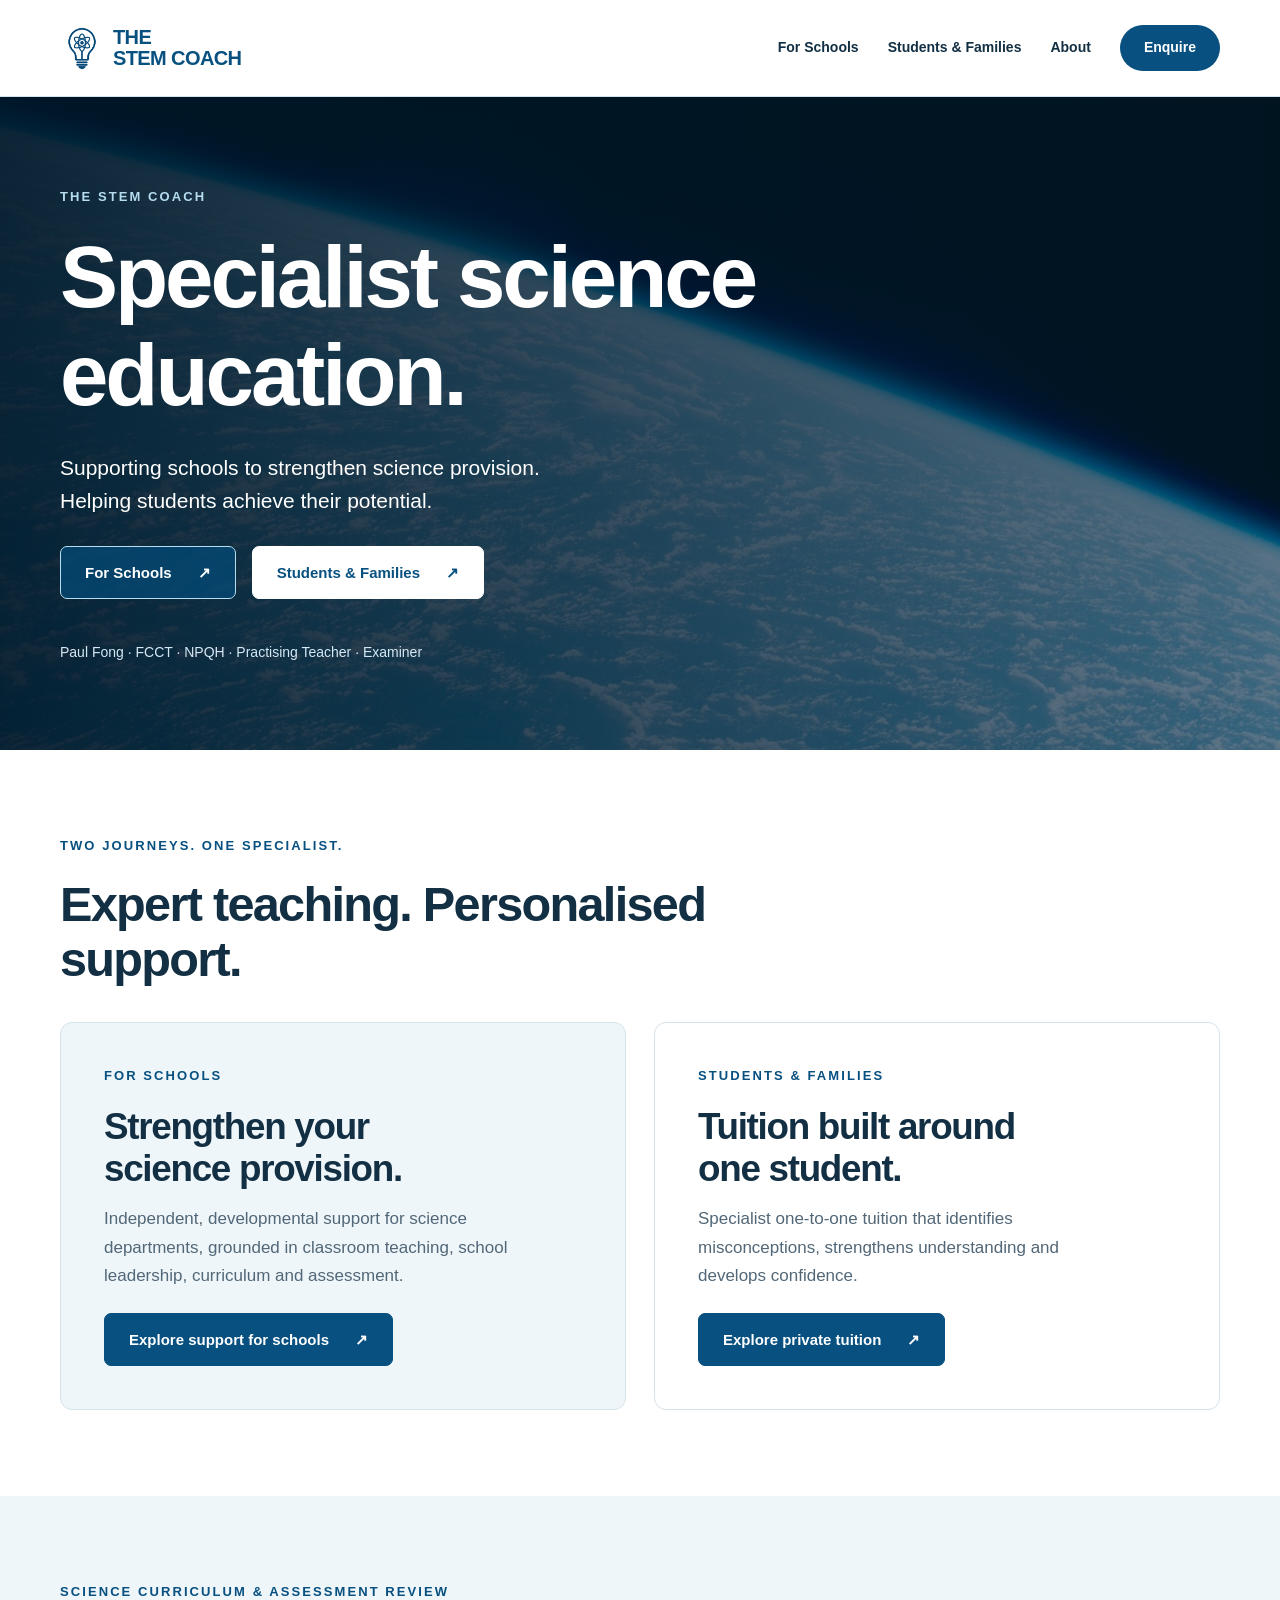
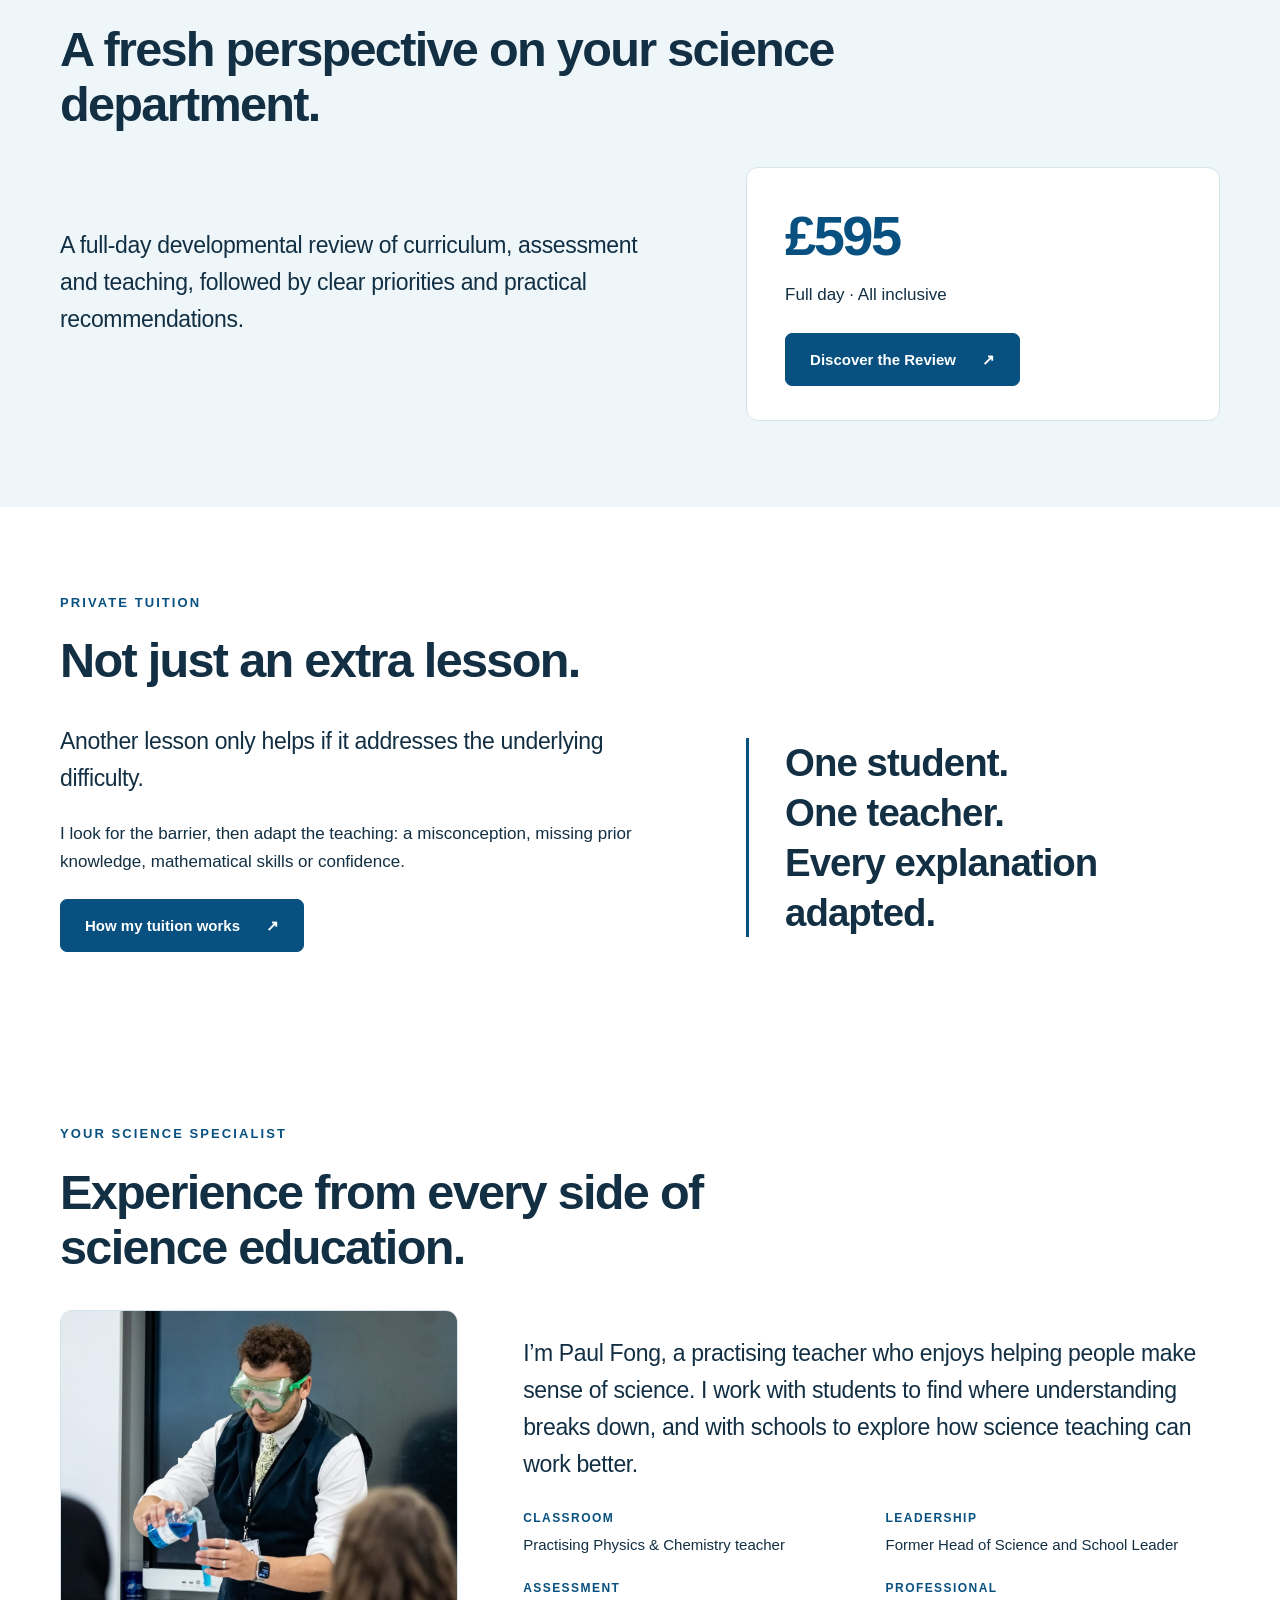
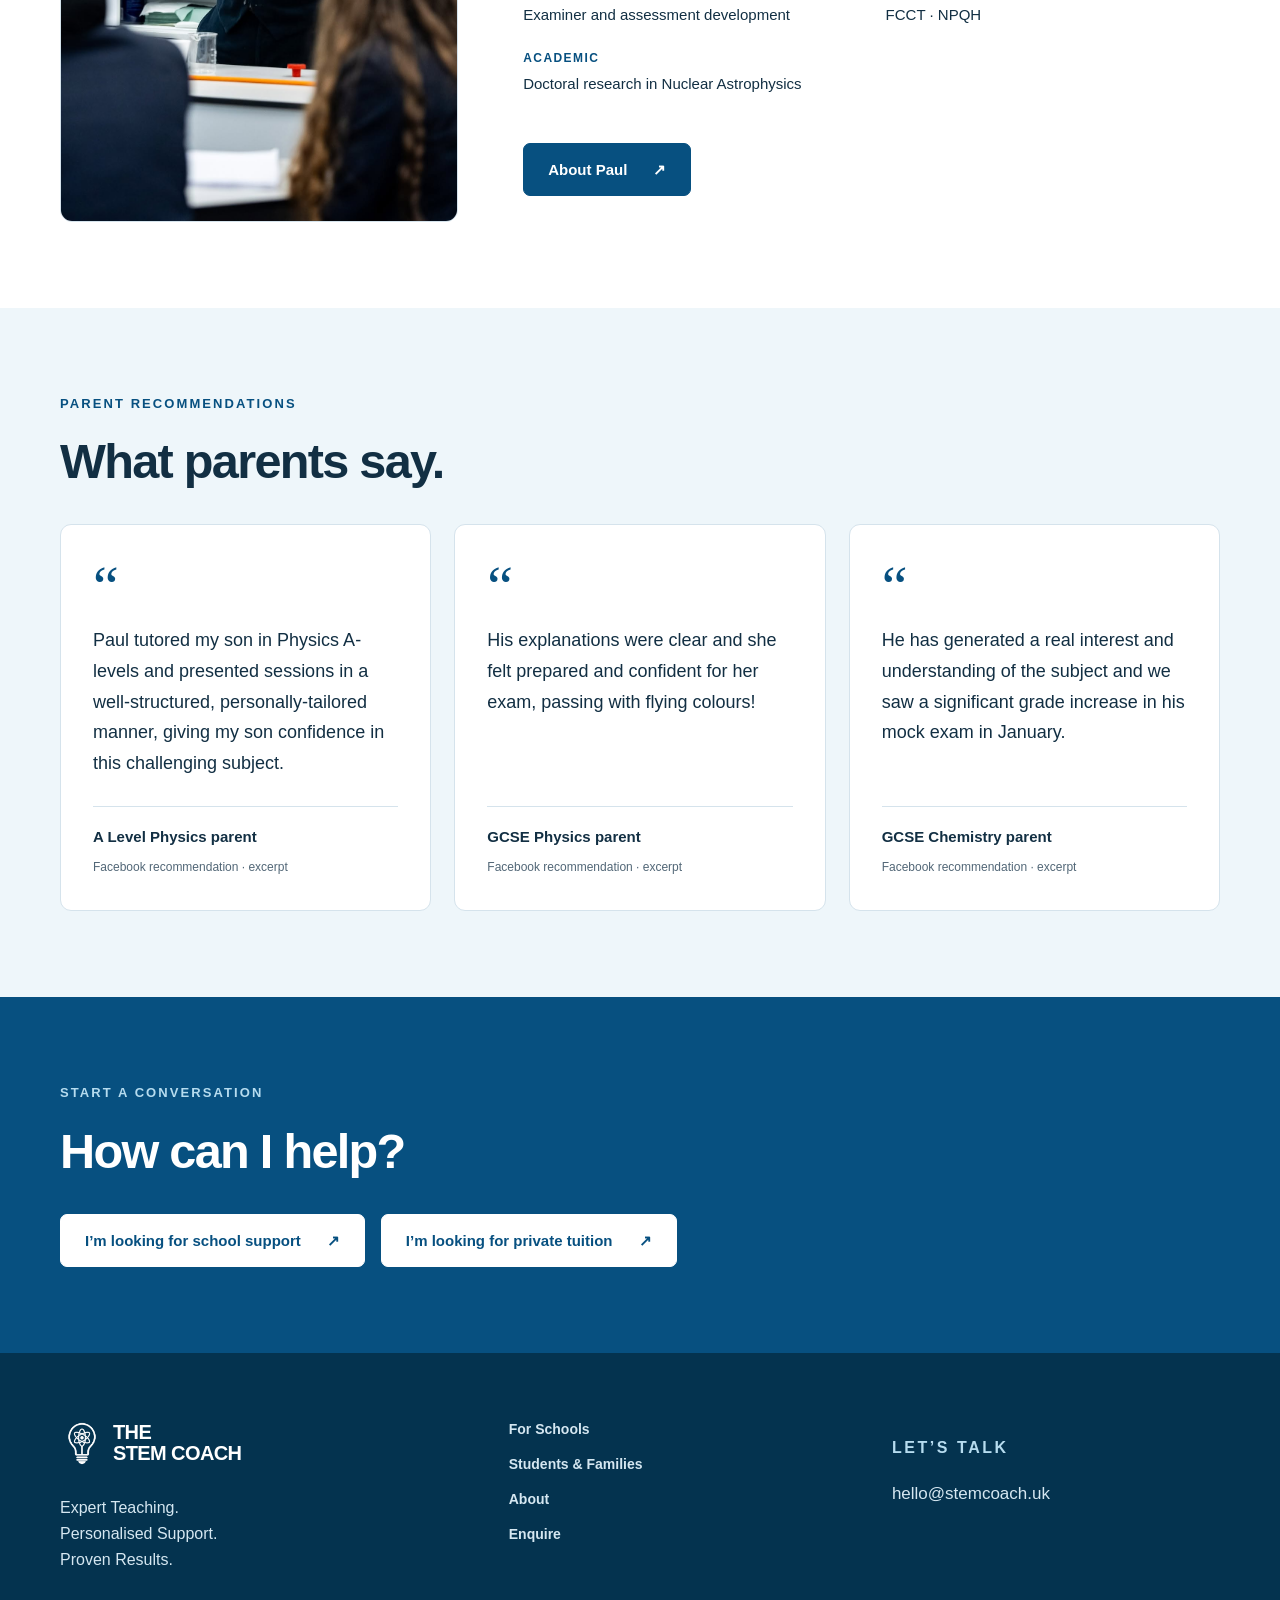
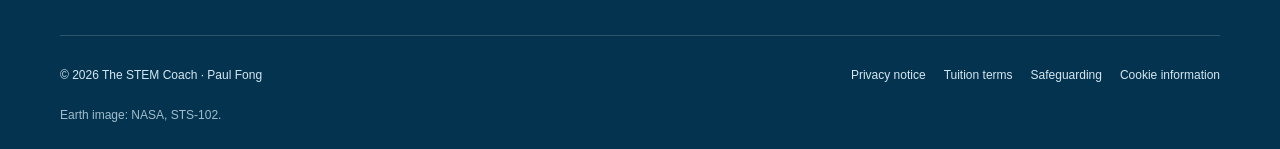
==== commit 3adbb20f: "Add files via upload" ====
--- a/index.html
+++ b/index.html
@@ -1 +1 @@
-<!doctype html><html lang="en-GB"><head><meta charset="UTF-8"><meta name="viewport" content="width=device-width,initial-scale=1"><title>About Paul Fong | The STEM Coach</title><meta name="description" content="Meet Paul Fong: Physics and Chemistry teacher, former school leader, examiner, NPQH, FCCT and Nuclear Astrophysics doctoral researcher."><meta property="og:title" content="About Paul Fong | The STEM Coach"><meta property="og:description" content="Meet Paul Fong: Physics and Chemistry teacher, former school leader, examiner, NPQH, FCCT and Nuclear Astrophysics doctoral researcher."><meta property="og:type" content="website"><meta property="og:locale" content="en_GB"><link rel="icon" href="/favicon.svg" type="image/svg+xml"><link rel="stylesheet" href="/style.css?v=20261004-1436"><script defer src="/app.js"></script></head><body><a class="skip" href="#main">Skip to content</a><header><div class="wrap nav-wrap"><a class="brand" href="/" aria-label="The STEM Coach home"><img class="brand-mark" src="/stem-coach-logo.png" alt="" width="44" height="60"><span>THE<br>STEM COACH</span></a><button class="menu-toggle" aria-label="Open navigation" aria-expanded="false" aria-controls="main-nav">Menu <span>☰</span></button><nav id="main-nav" aria-label="Main navigation"><a href="/schools" class=" " >For Schools</a><a href="/tuition" class=" " >Students & Families</a><a href="/about" class="active " aria-current=page>About</a><a href="/enquire" class=" nav-cta" >Enquire</a></nav></div></header><main id="main"><section class="hero inner"><div class="wrap"><p class="eyebrow">ABOUT PAUL</p><h1>The person behind<br>The STEM Coach.</h1><p class="lede">Classroom teaching. School leadership. Assessment. Research. A personal practice informed by each.</p><div class="actions"></div></div></section><section class="section "><div class="wrap"><h2>About Paul</h2><div class="bio"><figure class="portrait teaching-photo"><img src="/paul-teaching.jpg" alt="Paul Fong teaching a chemistry practical, pouring a blue solution into a test tube." width="1920" height="1280" loading="lazy"></figure><div><p>Paul is an experienced secondary science teacher with eight years of experience as a Head of Science and senior school leader. He currently teaches Physics and Chemistry across secondary and post-16 education.</p><p>His wider professional experience includes external examining, curriculum and assessment development, teacher development and digital strategy. He is also undertaking doctoral research in Nuclear Astrophysics.</p><p>Remaining an active classroom teacher is fundamental to The STEM Coach approach. Whether working with a school, teacher or individual student, his support remains closely connected to the realities of teaching, learning and assessment.</p><figure class="demonstration-photo" style="max-width:200px;margin-top:28px"><img src="/paul-demonstration.png" alt="Paul Fong wearing safety goggles while leading a classroom flame demonstration." width="980" height="1180" loading="lazy"><figcaption>Science education, grounded in classroom practice.</figcaption></figure></div></div></div></section><section class="section pale"><div class="wrap"><p class="eyebrow">EXPERIENCE</p><h2>Different perspectives. One coherent approach.</h2><div class="grid "><article class="card"><span class="number">01</span><h3>Classroom & curriculum</h3><p>Current teaching in Physics and Chemistry, informed by experience leading science provision and curriculum development.</p></article><article class="card"><span class="number">02</span><h3>Leadership & teacher development</h3><p>Former Head of Science and School Leader, with experience supporting colleagues and departmental improvement.</p></article><article class="card"><span class="number">03</span><h3>Examining & assessment</h3><p>Examining and assessment development experience inform my approach to purposeful practice and assessment.</p></article><article class="card"><span class="number">04</span><h3>Research & public engagement</h3><p>Nuclear Astrophysics doctoral research, STEM partnerships and public engagement connect teaching with science beyond the classroom.</p></article></div></div></section><section class="section "><div class="wrap"><p class="eyebrow">CREDENTIALS</p><h2>Professional expertise, grounded in practice.</h2><div class="credential-strip"><span>FCCT</span><span>NPQH</span><span>NPQSL</span><span>NPQML</span><span>Examiner</span></div><p class="narrow">My approach is developmental and personal: understand the context, ask useful questions and identify practical next steps. Safeguarding experience and current classroom practice underpin my work with young people.</p></div></section><section class="section blue"><div class="wrap"><p class="eyebrow">START A CONVERSATION</p><h2>Work with me.</h2><div class="actions"><a class="button light" href="/enquire?type=school">I’m looking for school support <span aria-hidden="true">↗</span></a><a class="button light" href="/enquire?type=tuition">I’m looking for private tuition <span aria-hidden="true">↗</span></a></div></div></section></main><footer><div class="wrap"><div class="footer-top"><div><a class="brand" href="/" aria-label="The STEM Coach home"><img class="brand-mark" src="/stem-coach-logo.png" alt="" width="44" height="60"><span>THE<br>STEM COACH</span></a><p>Expert Teaching.<br>Personalised Support.<br>Proven Results.</p></div><nav aria-label="Footer navigation"><a href="/schools">For Schools</a><a href="/tuition">Students & Families</a><a href="/about">About</a><a href="/enquire">Enquire</a></nav><div><p class="eyebrow">LET’S TALK</p><a href="mailto:hello@stemcoach.uk">hello@stemcoach.uk</a></div></div><div class="footer-bottom"><span>© 2026 The STEM Coach · Paul Fong</span><div><a href="/privacy">Privacy notice</a><a href="/terms">Tuition terms</a><a href="/safeguarding">Safeguarding</a><a href="/cookies">Cookie information</a></div></div><p class="image-credit">Earth image: NASA, STS-102.</p></div></footer></body></html>+<!doctype html><html lang="en-GB"><head><meta charset="UTF-8"><meta name="viewport" content="width=device-width,initial-scale=1"><title>Specialist science education | The STEM Coach</title><meta name="description" content="Independent science consultancy for schools and specialist online Physics and Science tuition."><meta property="og:title" content="Specialist science education | The STEM Coach"><meta property="og:description" content="Independent science consultancy for schools and specialist online Physics and Science tuition."><meta property="og:type" content="website"><meta property="og:locale" content="en_GB"><link rel="icon" href="/favicon.svg" type="image/svg+xml"><link rel="stylesheet" href="/style.css?v=20261004-1436"><script defer src="/app.js"></script></head><body><a class="skip" href="#main">Skip to content</a><header><div class="wrap nav-wrap"><a class="brand" href="/" aria-label="The STEM Coach home"><img class="brand-mark" src="/stem-coach-logo.png" alt="" width="44" height="60"><span>THE<br>STEM COACH</span></a><button class="menu-toggle" aria-label="Open navigation" aria-expanded="false" aria-controls="main-nav">Menu <span>☰</span></button><nav id="main-nav" aria-label="Main navigation"><a href="/schools" class=" " >For Schools</a><a href="/tuition" class=" " >Students & Families</a><a href="/about" class=" " >About</a><a href="/enquire" class=" nav-cta" >Enquire</a></nav></div></header><main id="main"><section class="hero earth"><div class="wrap"><p class="eyebrow">THE STEM COACH</p><h1>Specialist science<br>education.</h1><p class="lede">Supporting schools to strengthen science provision.<br>Helping students achieve their potential.</p><div class="actions"><a class="button light" href="/schools">For Schools <span aria-hidden="true">↗</span></a><a class="button light" href="/tuition">Students & Families <span aria-hidden="true">↗</span></a></div><p class=credentials>Paul Fong · FCCT · NPQH · Practising Teacher · Examiner</p></div></section><section class="section "><div class="wrap"><p class="eyebrow">TWO JOURNEYS. ONE SPECIALIST.</p><h2>Expert teaching. Personalised support.</h2><div class="routes"><article class="route"><p class="eyebrow">FOR SCHOOLS</p><h3>Strengthen your<br>science provision.</h3><p>Independent, developmental support for science departments, grounded in classroom teaching, school leadership, curriculum and assessment.</p><a class="button " href="/schools">Explore support for schools <span aria-hidden="true">↗</span></a></article><article class="route"><p class="eyebrow">STUDENTS & FAMILIES</p><h3>Tuition built around<br>one student.</h3><p>Specialist one-to-one tuition that identifies misconceptions, strengthens understanding and develops confidence.</p><a class="button " href="/tuition">Explore private tuition <span aria-hidden="true">↗</span></a></article></div></div></section><section class="section pale"><div class="wrap"><p class="eyebrow">SCIENCE CURRICULUM & ASSESSMENT REVIEW</p><h2>A fresh perspective on your science department.</h2><div class="split"><p class="large">A full-day developmental review of curriculum, assessment and teaching, followed by clear priorities and practical recommendations.</p><div class="price-panel"><p class="price">£595</p><p>Full day · All inclusive</p><a class="button " href="/schools#review">Discover the Review <span aria-hidden="true">↗</span></a></div></div></div></section><section class="section "><div class="wrap"><p class="eyebrow">PRIVATE TUITION</p><h2>Not just an extra lesson.</h2><div class="split"><div><p class="large">Another lesson only helps if it addresses the underlying difficulty.</p><p>I look for the barrier, then adapt the teaching: a misconception, missing prior knowledge, mathematical skills or confidence.</p><a class="button " href="/tuition#how-it-works">How my tuition works <span aria-hidden="true">↗</span></a></div><blockquote>One student.<br>One teacher.<br>Every explanation adapted.</blockquote></div></div></section><section class="section "><div class="wrap"><p class="eyebrow">YOUR SCIENCE SPECIALIST</p><h2>Experience from every side of science education.</h2><div class="bio"><figure class="portrait teaching-photo"><img src="/paul-teaching.jpg" alt="Paul Fong teaching a chemistry practical, pouring a blue solution into a test tube." width="1920" height="1280" loading="lazy"></figure><div><p class="large">I’m Paul Fong, a practising teacher who enjoys helping people make sense of science. I work with students to find where understanding breaks down, and with schools to explore how science teaching can work better.</p><div class="credentials-grid"><div><h3>Classroom</h3><p>Practising Physics & Chemistry teacher</p></div><div><h3>Leadership</h3><p>Former Head of Science and School Leader</p></div><div><h3>Assessment</h3><p>Examiner and assessment development</p></div><div><h3>Professional</h3><p>FCCT · NPQH</p></div><div><h3>Academic</h3><p>Doctoral research in Nuclear Astrophysics</p></div></div><a class="button " href="/about">About Paul <span aria-hidden="true">↗</span></a></div></div></div></section><section class="section pale"><div class="wrap"><p class="eyebrow">PARENT RECOMMENDATIONS</p><h2>What parents say.</h2><div class="grid testimonials"><figure class="card testimonial"><span class="quote-mark" aria-hidden="true">“</span><blockquote>Paul tutored my son in Physics A-levels and presented sessions in a well-structured, personally-tailored manner, giving my son confidence in this challenging subject.</blockquote><figcaption><strong>A Level Physics parent</strong><small>Facebook recommendation · excerpt</small></figcaption></figure><figure class="card testimonial"><span class="quote-mark" aria-hidden="true">“</span><blockquote>His explanations were clear and she felt prepared and confident for her exam, passing with flying colours!</blockquote><figcaption><strong>GCSE Physics parent</strong><small>Facebook recommendation · excerpt</small></figcaption></figure><figure class="card testimonial"><span class="quote-mark" aria-hidden="true">“</span><blockquote>He has generated a real interest and understanding of the subject and we saw a significant grade increase in his mock exam in January.</blockquote><figcaption><strong>GCSE Chemistry parent</strong><small>Facebook recommendation · excerpt</small></figcaption></figure></div></div></section><section class="section blue"><div class="wrap"><p class="eyebrow">START A CONVERSATION</p><h2>How can I help?</h2><div class="actions"><a class="button light" href="/enquire?type=school">I’m looking for school support <span aria-hidden="true">↗</span></a><a class="button light" href="/enquire?type=tuition">I’m looking for private tuition <span aria-hidden="true">↗</span></a></div></div></section></main><footer><div class="wrap"><div class="footer-top"><div><a class="brand" href="/" aria-label="The STEM Coach home"><img class="brand-mark" src="/stem-coach-logo.png" alt="" width="44" height="60"><span>THE<br>STEM COACH</span></a><p>Expert Teaching.<br>Personalised Support.<br>Proven Results.</p></div><nav aria-label="Footer navigation"><a href="/schools">For Schools</a><a href="/tuition">Students & Families</a><a href="/about">About</a><a href="/enquire">Enquire</a></nav><div><p class="eyebrow">LET’S TALK</p><a href="mailto:hello@stemcoach.uk">hello@stemcoach.uk</a></div></div><div class="footer-bottom"><span>© 2026 The STEM Coach · Paul Fong</span><div><a href="/privacy">Privacy notice</a><a href="/terms">Tuition terms</a><a href="/safeguarding">Safeguarding</a><a href="/cookies">Cookie information</a></div></div><p class="image-credit">Earth image: NASA, STS-102.</p></div></footer></body></html>
